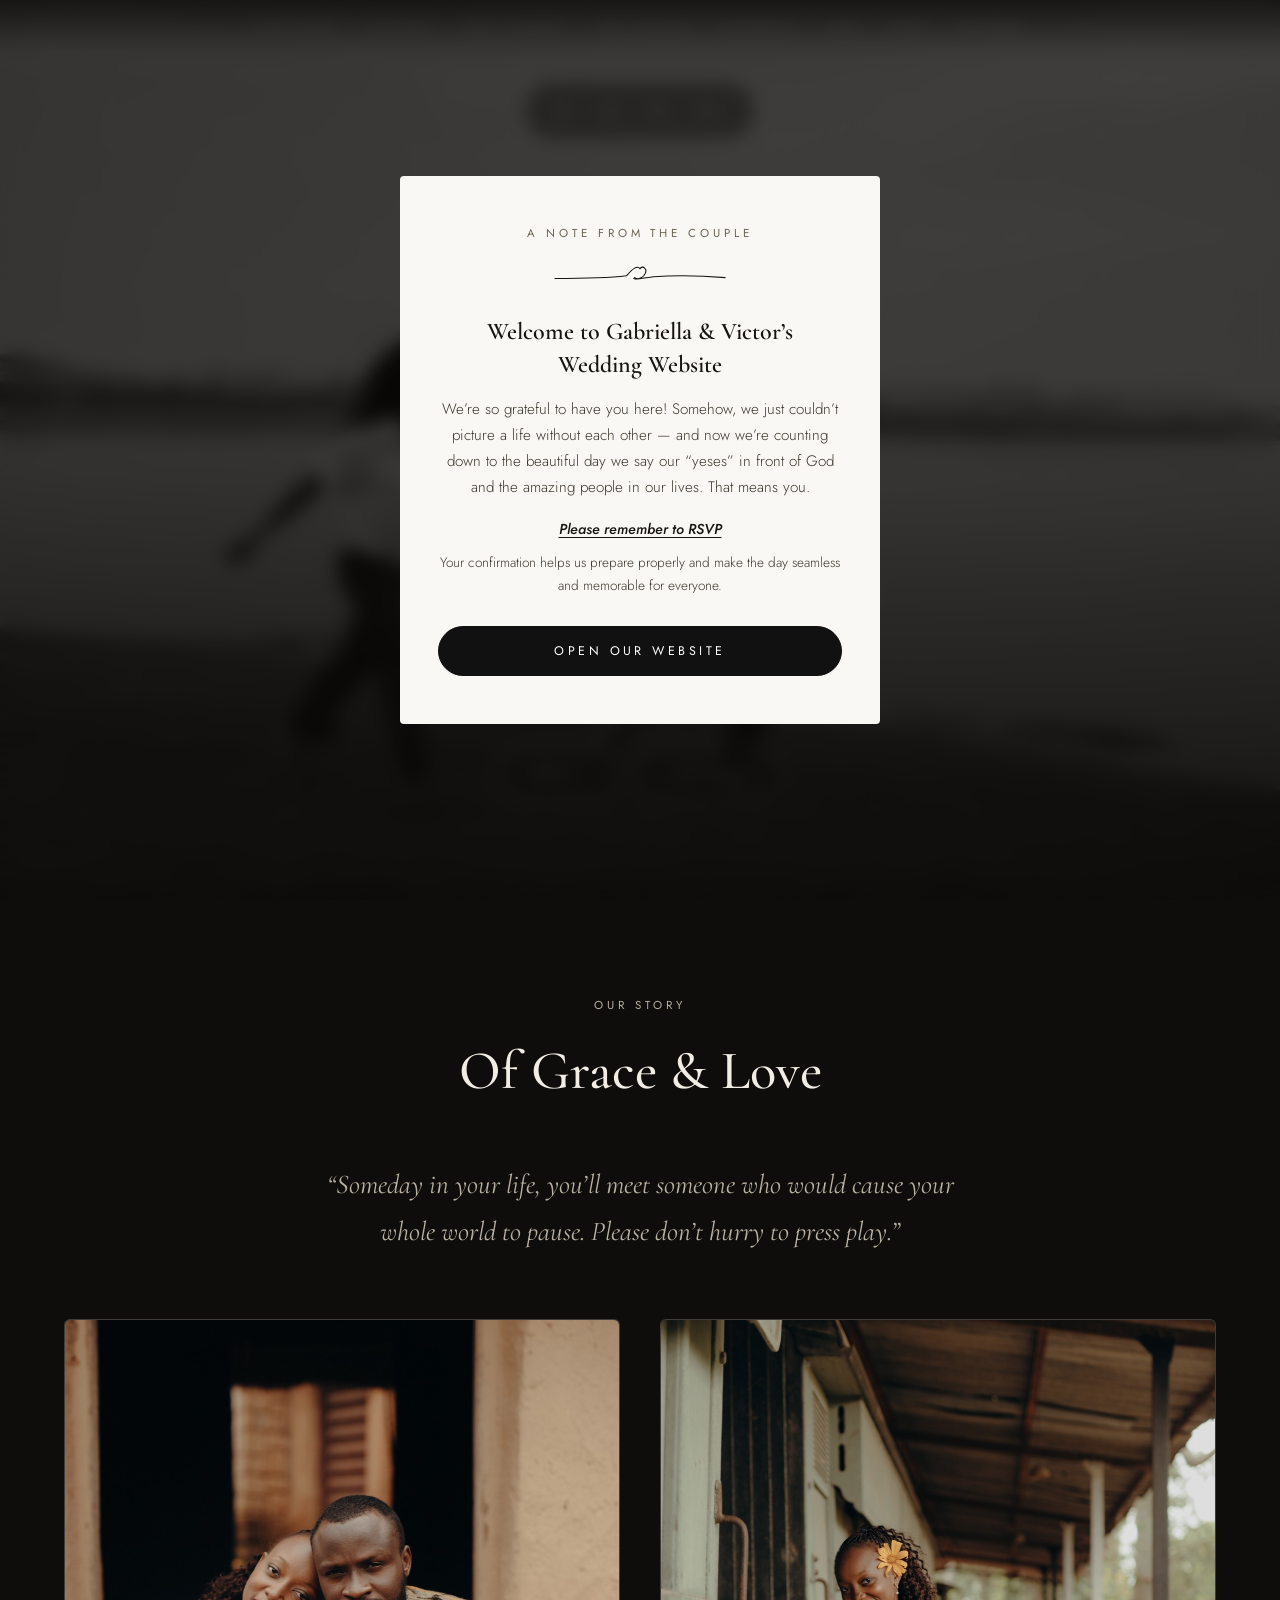
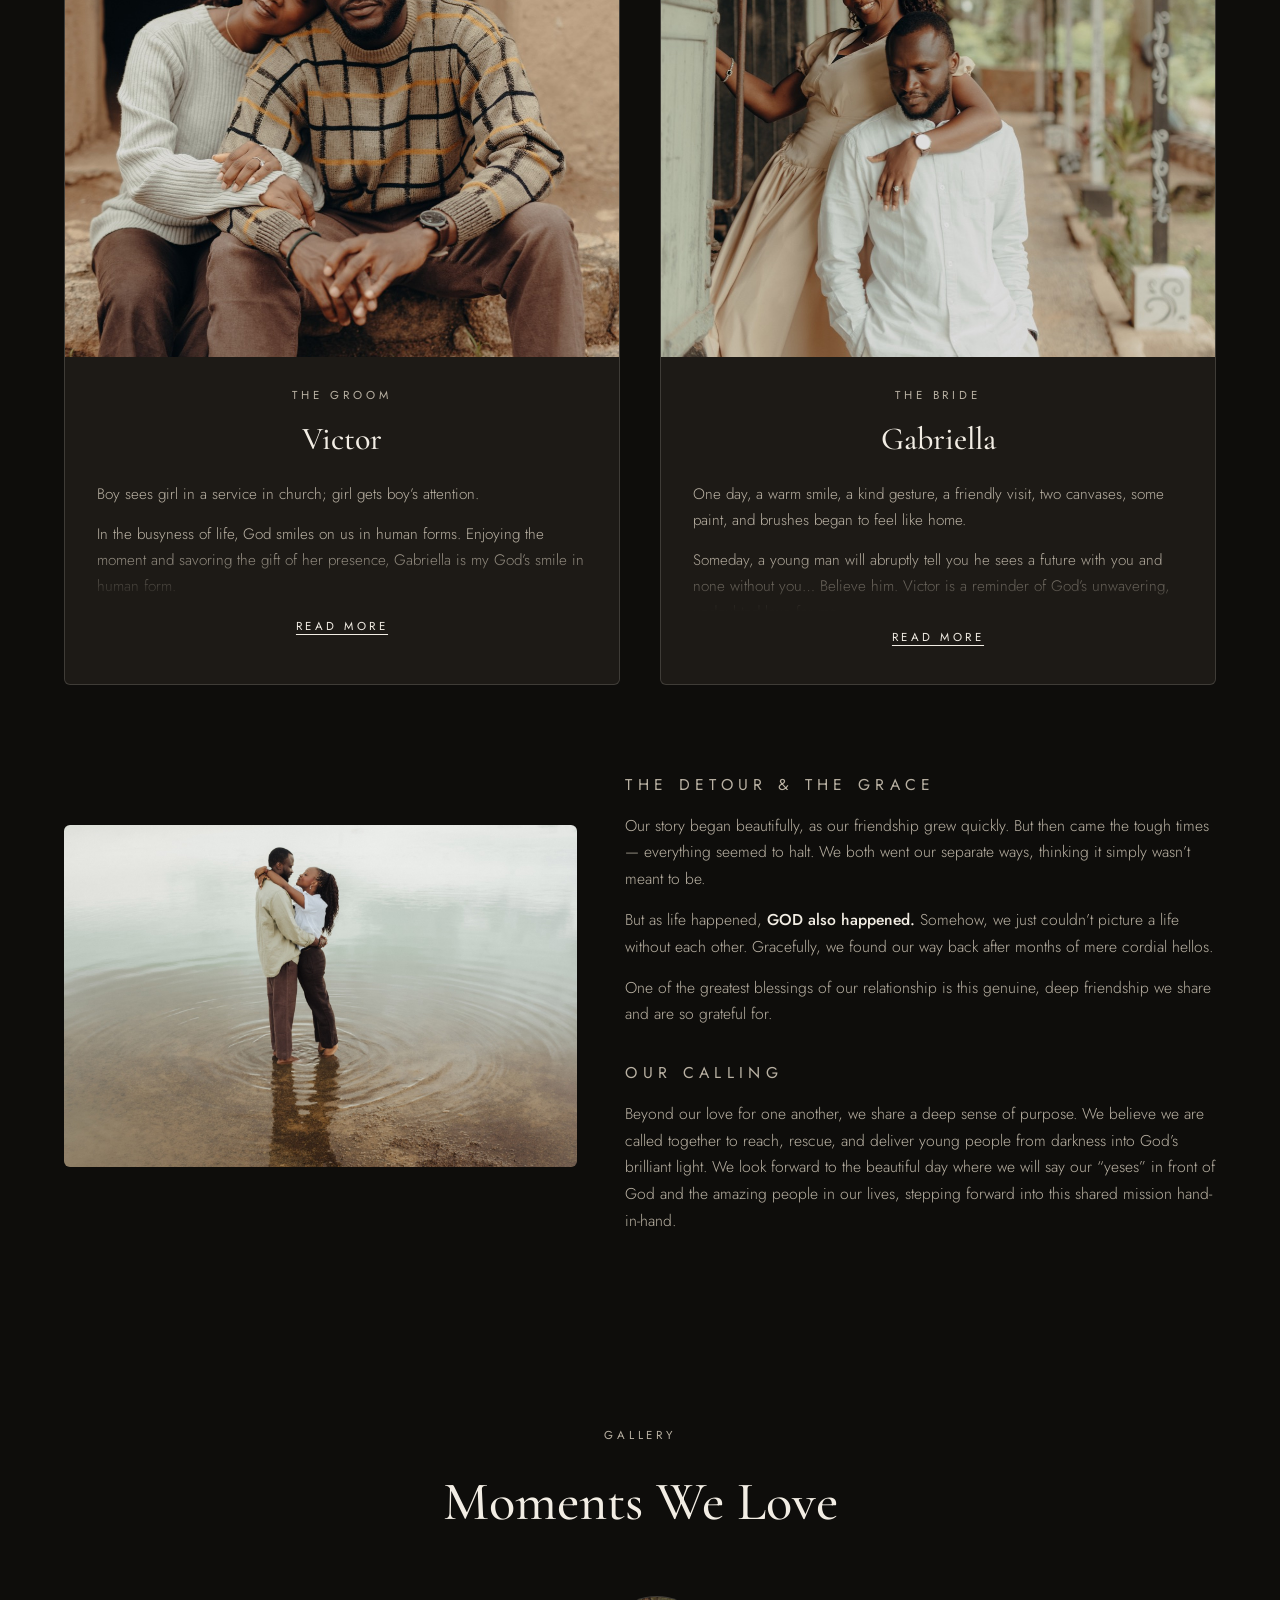
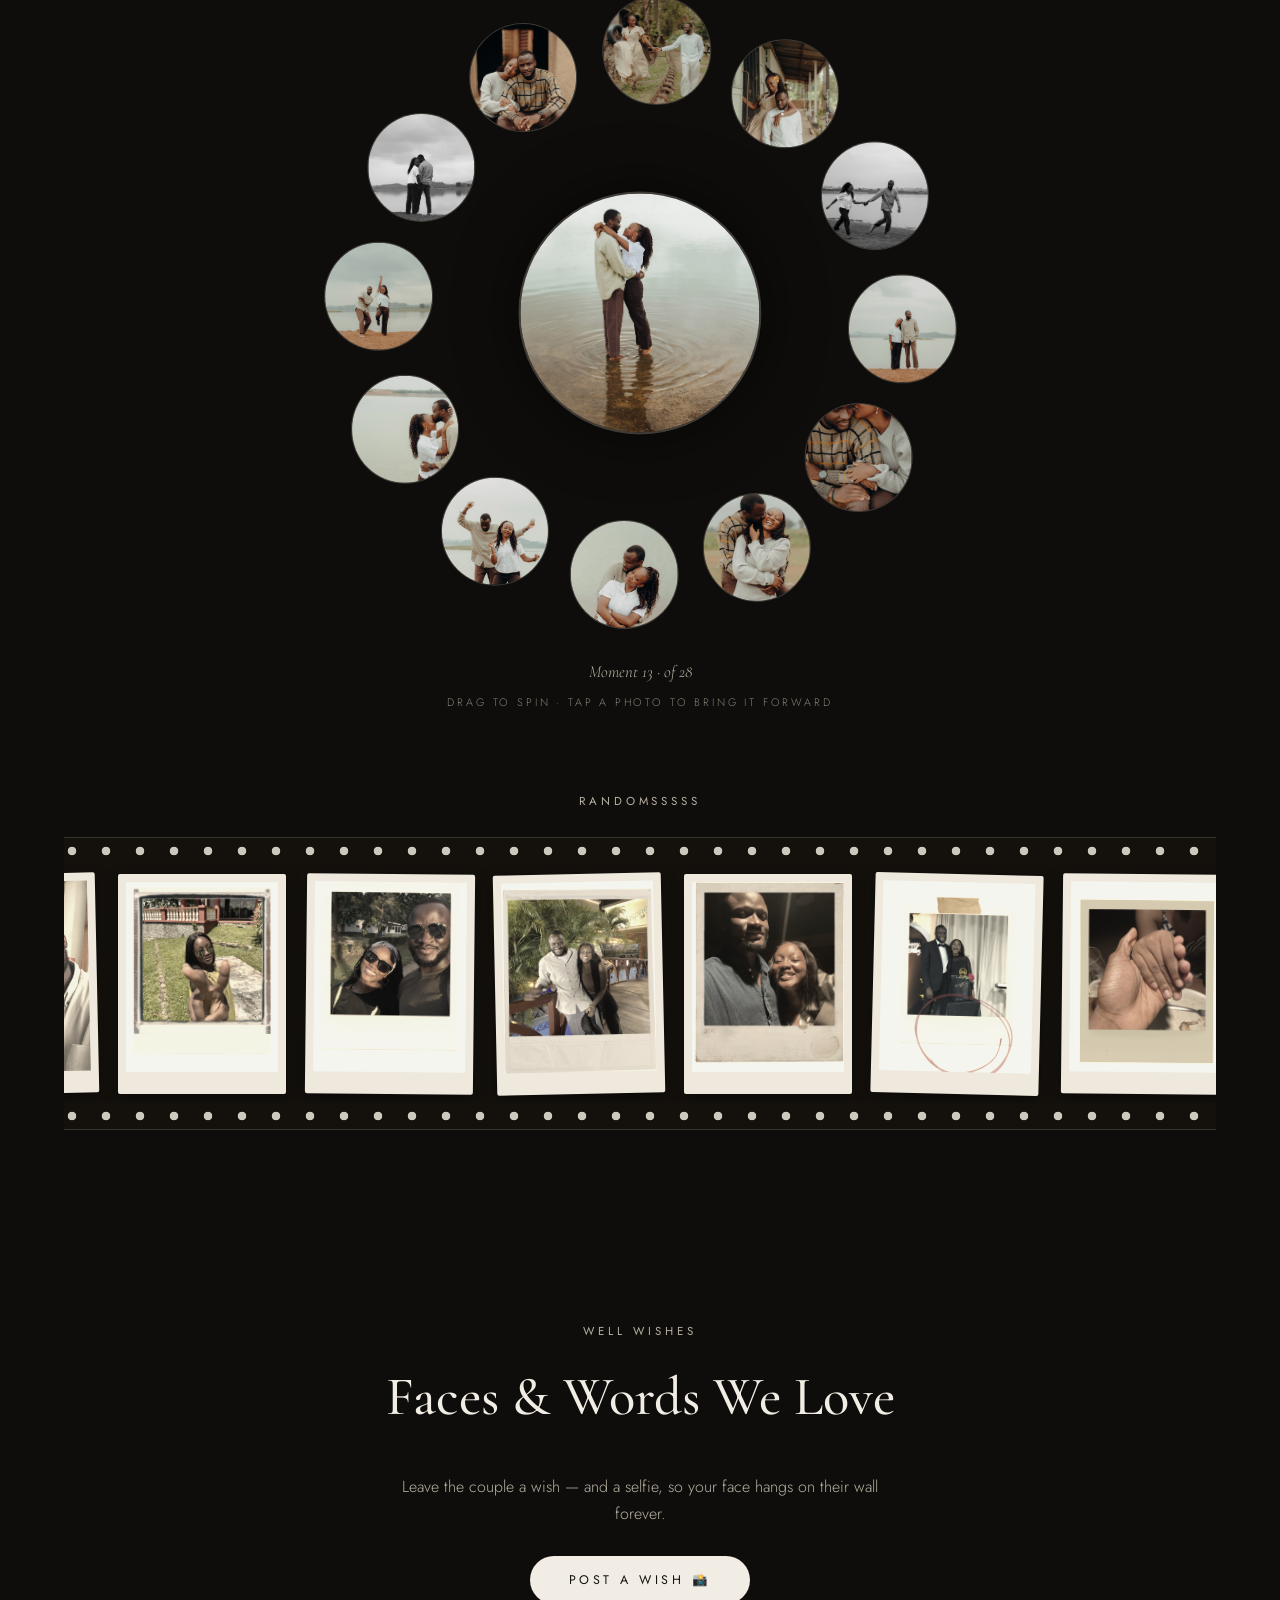
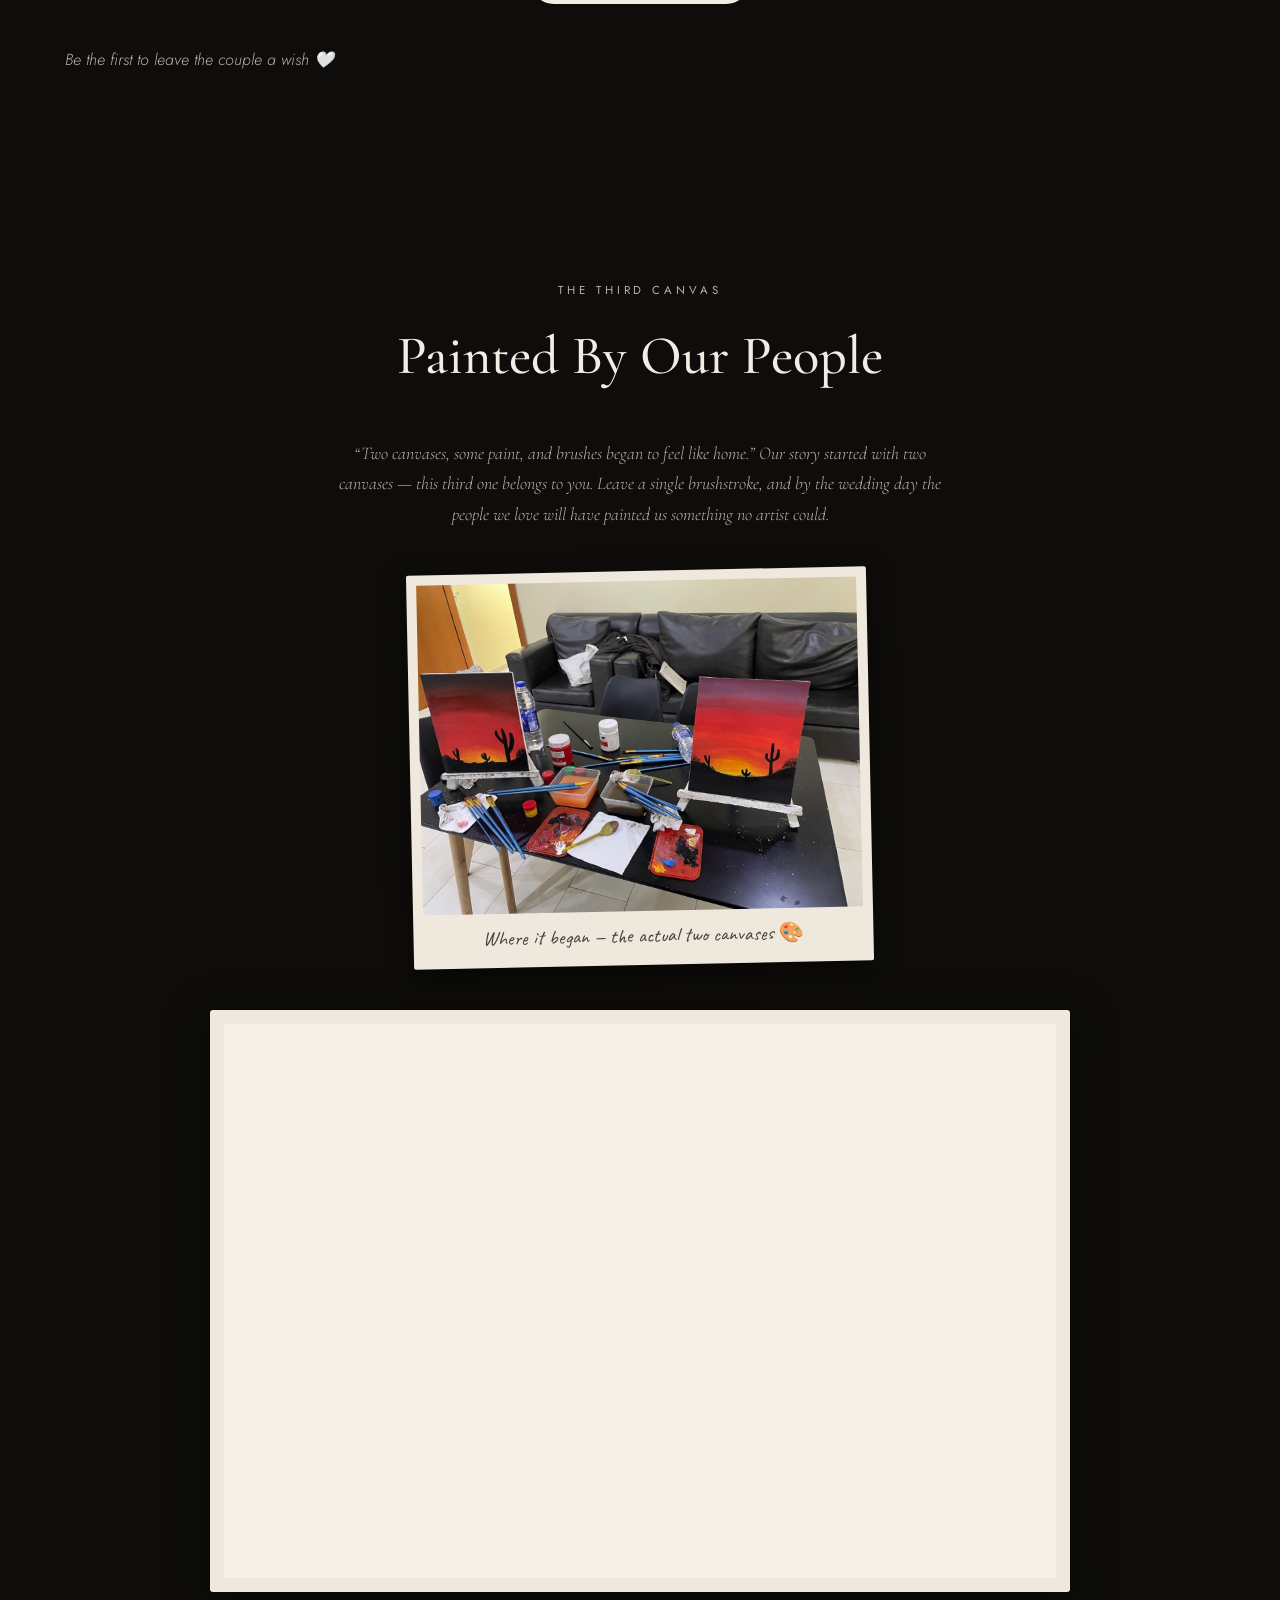
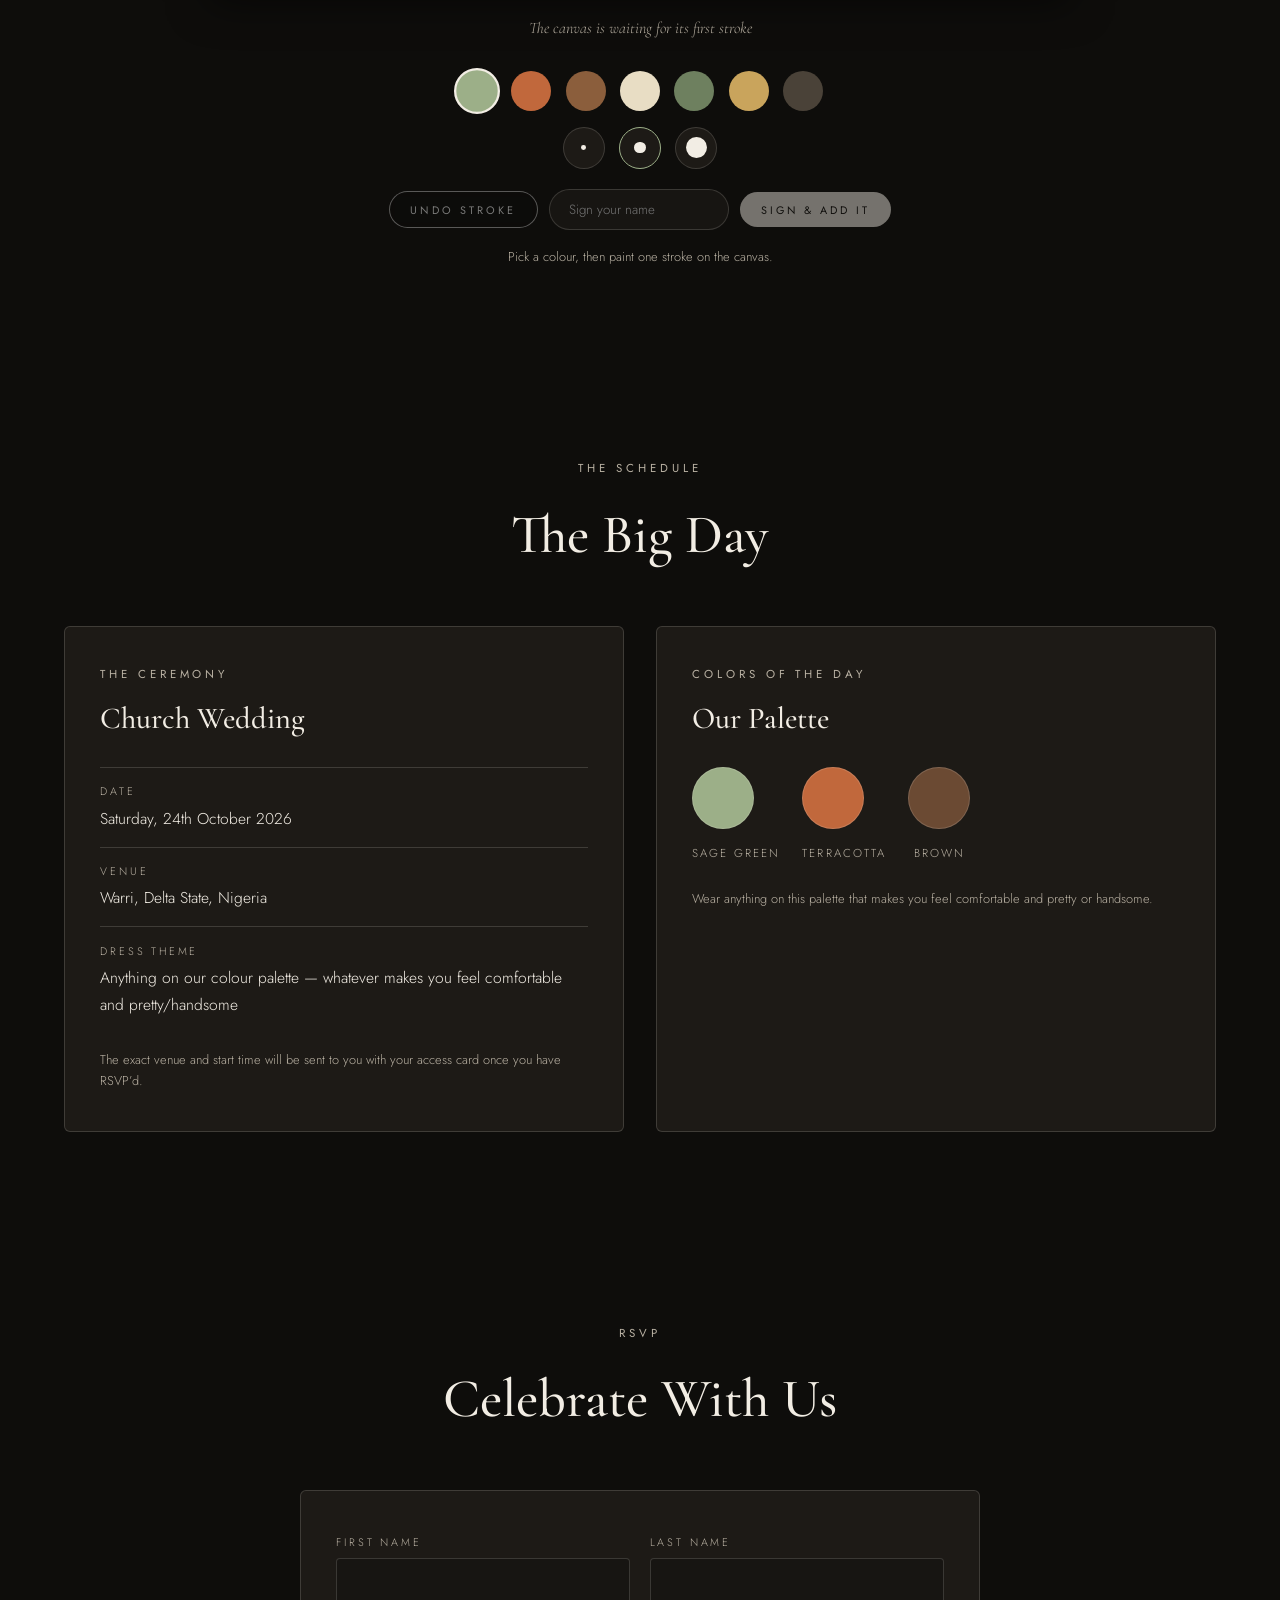
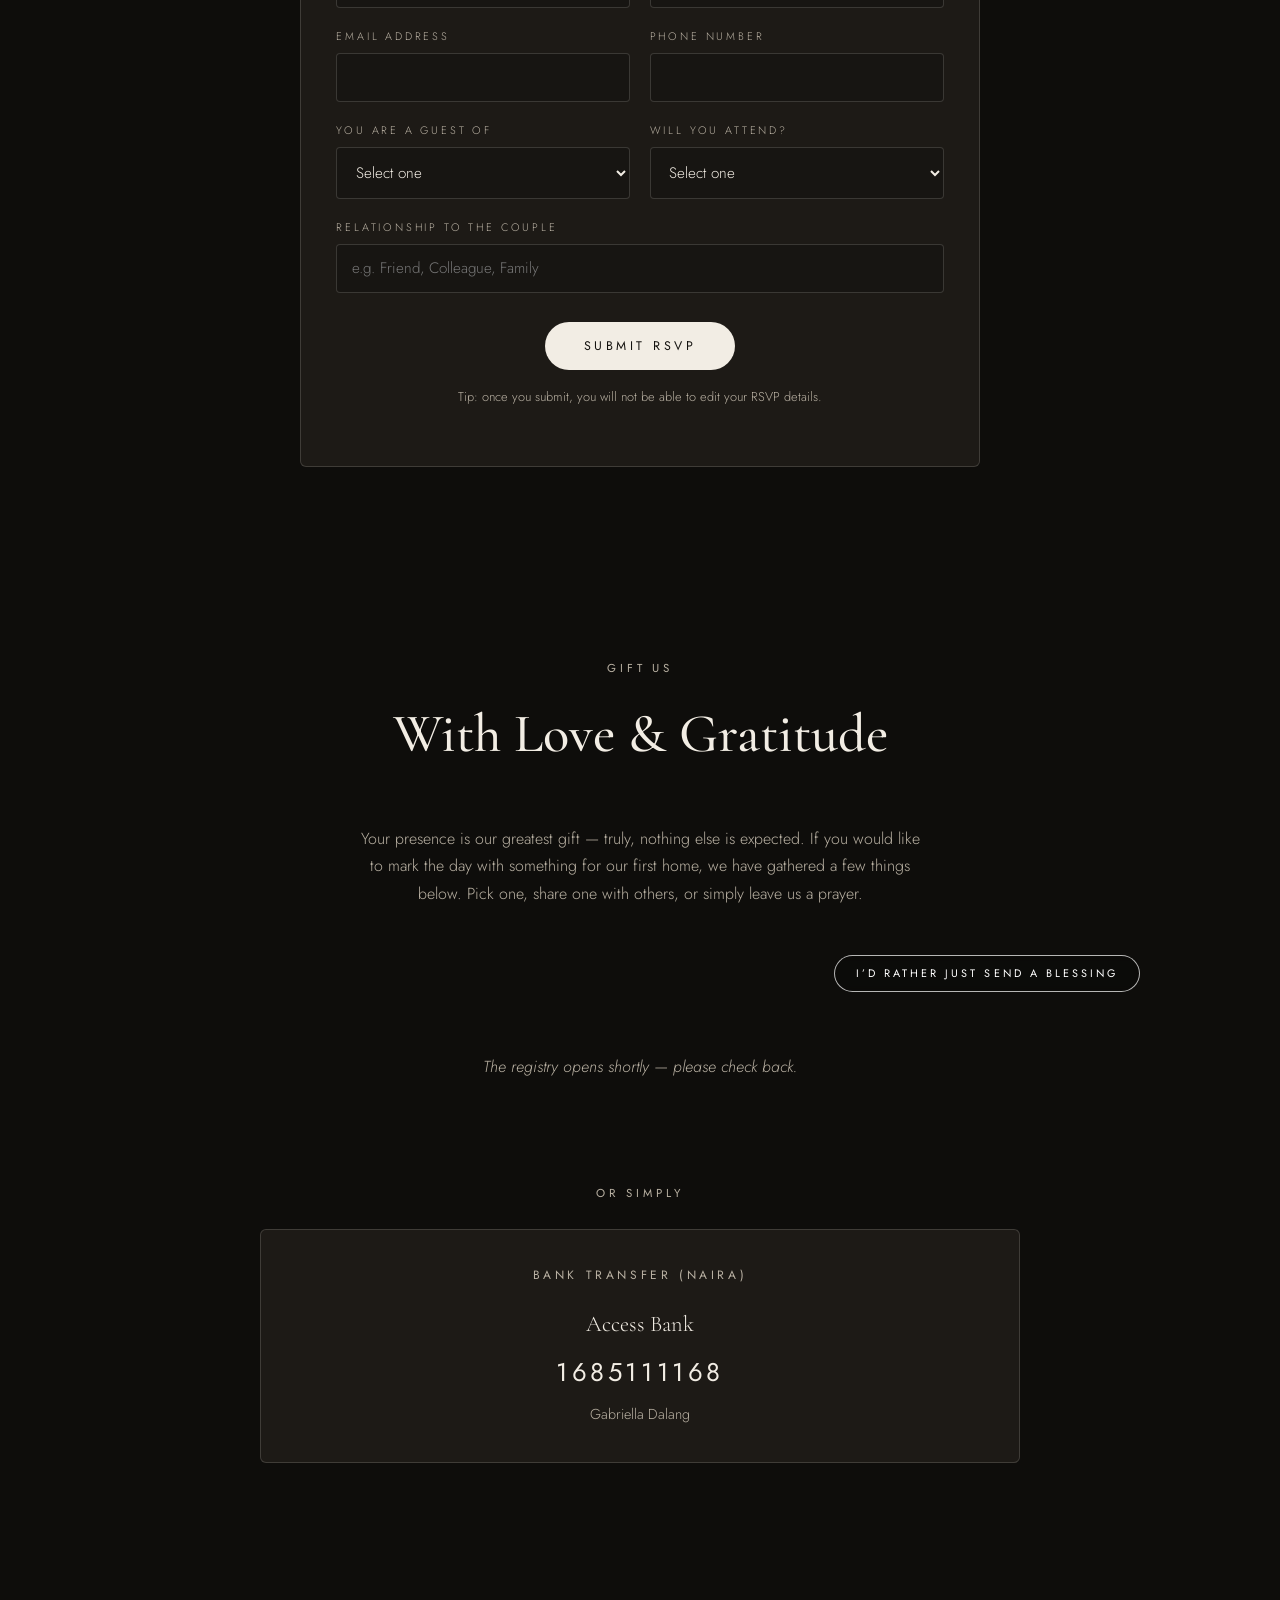
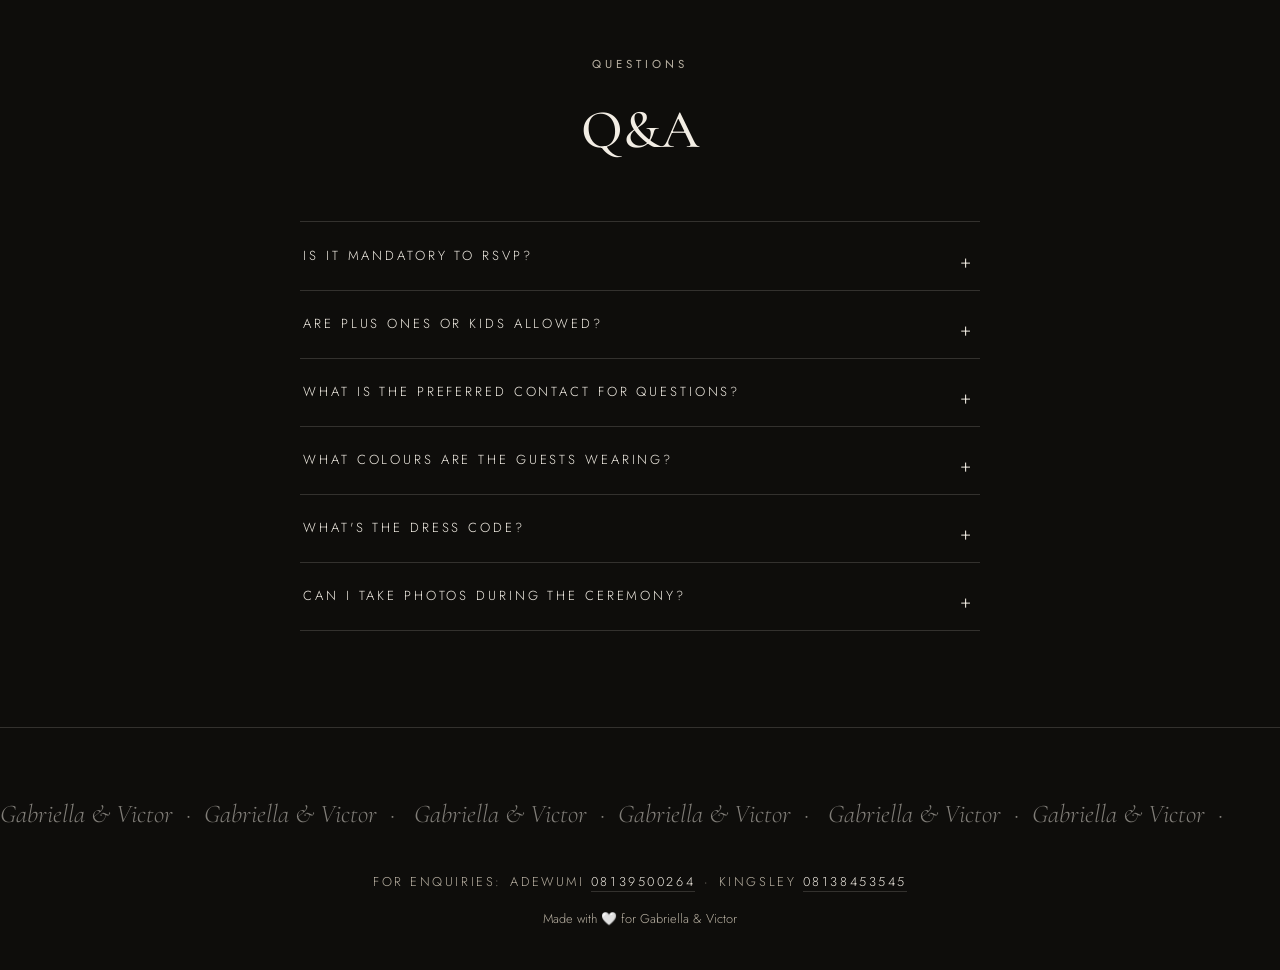
==== index.html @ 57425a15 "Add a Moderation tab so test data can be cleared from the admin The couple will want to try the site" ====
<!DOCTYPE html>
<html lang="en">
<head>
<meta charset="UTF-8">
<meta name="viewport" content="width=device-width, initial-scale=1.0">
<title>Gabriella &amp; Victor — Of Grace &amp; Love</title>
<meta name="description" content="Welcome to Gabriella & Victor's wedding website. Our story, gallery, schedule, RSVP and more. #HisGlory26">
<meta property="og:title" content="Gabriella & Victor — Of Grace & Love">
<meta property="og:description" content="We are getting married! Read our story, RSVP, and celebrate with us.">
<meta property="og:image" content="assets/img/web/hero_VSP_4472.jpg">
<link rel="preconnect" href="https://fonts.googleapis.com">
<link rel="preconnect" href="https://fonts.gstatic.com" crossorigin>
<link href="https://fonts.googleapis.com/css2?family=Cormorant+Garamond:ital,wght@0,400;0,500;0,600;1,400;1,500&family=Jost:wght@300;400;500&family=Caveat:wght@400;600&display=swap" rel="stylesheet">
<!-- bump ?v= on both asset links whenever css/js change, so phones never serve stale copies -->
<link rel="stylesheet" href="css/style.css?v=13">
<link rel="icon" href="data:image/svg+xml,<svg xmlns='http://www.w3.org/2000/svg' viewBox='0 0 100 100'><text y='0.9em' font-size='90'>🤍</text></svg>">
</head>
<body class="no-scroll">

<!-- ═══════════ WELCOME OVERLAY ═══════════ -->
<div class="welcome-overlay" id="welcomeOverlay">
  <div class="welcome-card">
    <p class="eyebrow">A Note From The Couple</p>
    <svg class="heart-flourish" viewBox="0 0 200 40" fill="none" stroke="currentColor" stroke-width="1.2">
      <path d="M5 25 C40 25, 60 25, 85 22 C92 14, 97 10, 100 14 C103 10, 108 14, 106 19 C104 24, 98 27, 94 24 C90 27, 100 25, 115 23 C145 21, 170 22, 195 24"/>
    </svg>
    <h2>Welcome to Gabriella &amp; Victor&rsquo;s<br>Wedding Website</h2>
    <p class="welcome-body">We&rsquo;re so grateful to have you here! Somehow, we just couldn&rsquo;t picture a life without each other &mdash; and now we&rsquo;re counting down to the beautiful day we say our &ldquo;yeses&rdquo; in front of God and the amazing people in our lives. That means you.</p>
    <p class="welcome-remind"><em>Please remember to RSVP</em></p>
    <p class="welcome-body small">Your confirmation helps us prepare properly and make the day seamless and memorable for everyone.</p>
    <button class="btn btn-dark" id="openSiteBtn" type="button">Open Our Website</button>
  </div>
</div>

<!-- ═══════════ NAV ═══════════ -->
<header class="site-nav" id="siteNav">
  <nav>
    <a href="#story">Our Story</a>
    <a href="#gallery">Gallery</a>
    <a href="#wishes">Well Wishes</a>
    <a href="#canvas">The Canvas</a>
    <a href="#schedule">Schedule</a>
    <a href="#faq">Q&amp;A</a>
    <a href="#rsvp">RSVP</a>
    <a href="#gifting">Gifting</a>
  </nav>
  <button class="nav-toggle" id="navToggle" aria-label="Menu"><span></span><span></span><span></span></button>
</header>

<!-- ═══════════ HERO ═══════════ -->
<section class="hero" id="home">
  <div class="hero-bg" style="background-image:url('assets/img/web/hero_VSP_4472.jpg')"></div>
  <div class="hero-shade"></div>
  <div class="countdown" id="countdown" aria-label="Countdown to the wedding">
    <div><span id="cdD">0</span><small>D</small></div>
    <div><span id="cdH">0</span><small>H</small></div>
    <div><span id="cdM">0</span><small>M</small></div>
    <div><span id="cdS">0</span><small>S</small></div>
  </div>
  <div class="hero-content">
    <p class="hero-kicker">We are getting married</p>
    <h1 class="hero-tag" id="heroTag">#HisGlory26</h1>
    <p class="hero-names">Gabriella&ensp;&amp;&ensp;Victor</p>
    <p class="hero-date" id="heroDate"><!-- set by JS from CONFIG --></p>
    <div class="hero-ctas">
      <a class="btn btn-outline" href="#rsvp">RSVP</a>
      <a class="btn btn-outline" href="#gifting">Gifting</a>
    </div>
  </div>
</section>

<!-- ═══════════ OUR STORY ═══════════ -->
<section class="story" id="story">
  <p class="eyebrow center">Our Story</p>
  <h2 class="section-title">Of Grace &amp; Love</h2>
  <blockquote class="story-quote">
    &ldquo;Someday in your life, you&rsquo;ll meet someone who would cause your whole world to pause.
    Please don&rsquo;t hurry to press play.&rdquo;
  </blockquote>

  <div class="story-grid">
    <article class="story-card">
      <div class="story-photo"><img src="assets/img/web/VSP_5018.jpg" alt="Victor and Gabriella" loading="lazy"></div>
      <p class="eyebrow">The Groom</p>
      <h3>Victor</h3>
      <div class="story-text" data-collapsed>
        <p>Boy sees girl in a service in church; girl gets boy&rsquo;s attention.</p>
        <p>In the busyness of life, God smiles on us in human forms. Enjoying the moment and savoring the gift of her presence, Gabriella is my God&rsquo;s smile in human form.</p>
      </div>
      <button class="read-more" type="button">Read More</button>
    </article>

    <article class="story-card">
      <div class="story-photo"><img src="assets/img/web/VSP_5337.jpg" alt="Gabriella and Victor at the old station" loading="lazy"></div>
      <p class="eyebrow">The Bride</p>
      <h3>Gabriella</h3>
      <div class="story-text" data-collapsed>
        <p>One day, a warm smile, a kind gesture, a friendly visit, two canvases, some paint, and brushes began to feel like home.</p>
        <p>Someday, a young man will abruptly tell you he sees a future with you and none without you&hellip; Believe him. Victor is a reminder of God&rsquo;s unwavering, undoubted love for me.</p>
      </div>
      <button class="read-more" type="button">Read More</button>
    </article>
  </div>

  <div class="story-detour">
    <div class="detour-photo"><img src="assets/img/web/VSP_4677.jpg" alt="Gabriella and Victor by the water" loading="lazy"></div>
    <div class="detour-text">
      <p class="eyebrow">The Detour &amp; The Grace</p>
      <p>Our story began beautifully, as our friendship grew quickly. But then came the tough times &mdash; everything seemed to halt. We both went our separate ways, thinking it simply wasn&rsquo;t meant to be.</p>
      <p>But as life happened, <strong>GOD also happened.</strong> Somehow, we just couldn&rsquo;t picture a life without each other. Gracefully, we found our way back after months of mere cordial hellos.</p>
      <p>One of the greatest blessings of our relationship is this genuine, deep friendship we share and are so grateful for.</p>
      <p class="eyebrow" style="margin-top:2rem">Our Calling</p>
      <p>Beyond our love for one another, we share a deep sense of purpose. We believe we are called together to reach, rescue, and deliver young people from darkness into God&rsquo;s brilliant light. We look forward to the beautiful day where we will say our &ldquo;yeses&rdquo; in front of God and the amazing people in our lives, stepping forward into this shared mission hand-in-hand.</p>
    </div>
  </div>
</section>

<!-- ═══════════ GALLERY ═══════════ -->
<section class="gallery" id="gallery">
  <p class="eyebrow center">Gallery</p>
  <h2 class="section-title">Moments We Love</h2>
  <div class="orbit-wrap">
    <div class="orbit-stage" id="orbitStage">
      <button class="orbit-focal" id="orbitFocal" type="button" aria-label="View photo full size">
        <img src="" alt="Gabriella and Victor — featured moment">
      </button>
      <div class="orbit-ring" id="orbitRing"><!-- populated by JS --></div>
    </div>
    <p class="orbit-caption" id="orbitCaption"></p>
    <p class="orbit-hint">Drag to spin · tap a photo to bring it forward</p>
  </div>
  <p class="eyebrow center" style="margin-top:5rem">Randomsssss</p>
  <div class="filmstrip" id="filmstrip">
    <div class="filmstrip-scroller" id="filmstripScroller">
      <div class="filmstrip-track" id="filmstripTrack"><!-- populated by JS --></div>
    </div>
  </div>
</section>

<!-- ═══════════ WELL WISHES — POLAROID WALL ═══════════ -->
<section class="wishes" id="wishes">
  <p class="eyebrow center">Well Wishes</p>
  <h2 class="section-title">Faces &amp; Words We Love</h2>
  <p class="wishes-lead">Leave the couple a wish — and a selfie, so your face hangs on their wall forever.</p>
  <div class="wall-actions">
    <button class="btn btn-light" id="openBoothBtn" type="button">Post a Wish 📸</button>
  </div>
  <div class="wishes-wall" id="wishesWall">
    <p class="wishes-empty">Be the first to leave the couple a wish 🤍</p>
  </div>
  <div class="wall-actions"><button class="btn btn-outline" id="loadMoreWishes" type="button" hidden>Show more wishes</button></div>
</section>

<!-- Booth modal -->
<div class="booth-overlay" id="boothModal" hidden>
  <form class="booth-card" id="wishForm">
    <button class="booth-close" id="boothClose" type="button" aria-label="Close">&times;</button>
    <h3>Your Wish for the Wall</h3>
    <div class="field"><label for="wishName">Your Name</label><input id="wishName" name="name" type="text" required maxlength="60"></div>
    <div class="field"><label for="wishMsg">Your Wish</label><textarea id="wishMsg" name="message" rows="3" required maxlength="400"></textarea></div>

    <div class="booth-stage" id="boothStage">
      <p class="booth-idle" id="boothIdle">Add a selfie to your polaroid — optional, but iconic.</p>
      <video id="boothVideo" autoplay playsinline muted hidden></video>
      <img id="boothPreview" alt="Your selfie preview" hidden>
      <div class="booth-count" id="boothCount" hidden></div>
      <div class="booth-flash" id="boothFlash"></div>
    </div>
    <div class="booth-controls">
      <button class="btn btn-outline sm" id="boothStart" type="button">Open Camera 📸</button>
      <button class="btn btn-light sm" id="boothSnap" type="button" hidden>Snap · 3 2 1</button>
      <button class="btn btn-outline sm" id="boothRetake" type="button" hidden>Retake</button>
      <label class="btn btn-outline sm booth-upload" id="boothUploadLabel" hidden>Upload a photo<input type="file" id="boothFile" accept="image/*" capture="user" hidden></label>
    </div>

    <button class="btn btn-light" type="submit">Post to the Wall</button>
    <p class="form-note" data-form-note></p>
  </form>
</div>

<!-- ═══════════ THE THIRD CANVAS ═══════════ -->
<section class="tcanvas" id="canvas">
  <p class="eyebrow center">The Third Canvas</p>
  <h2 class="section-title">Painted By Our People</h2>
  <p class="tc-lead">&ldquo;Two canvases, some paint, and brushes began to feel like home.&rdquo; Our story started with two canvases &mdash; this third one belongs to you. Leave a single brushstroke, and by the wedding day the people we love will have painted us something no artist could.</p>
  <figure class="tc-origin">
    <img src="assets/img/web/rnd_22.jpg" alt="The original two canvases — two desert sunset paintings on easels, surrounded by brushes and paint" loading="lazy">
    <figcaption>Where it began — the actual two canvases 🎨</figcaption>
  </figure>
  <div class="tc-frame">
    <canvas id="thirdCanvas"></canvas>
    <div class="tc-tooltip" id="tcTooltip" hidden></div>
  </div>
  <p class="tc-caption" id="tcCaption">Loading the painting…</p>
  <div class="tc-tools" id="tcTools">
    <div class="tc-palette" id="tcPalette"></div>
    <div class="tc-sizes" id="tcSizes"></div>
    <div class="tc-actions">
      <button class="btn btn-outline sm" id="tcUndo" type="button" disabled>Undo stroke</button>
      <input id="tcName" type="text" maxlength="40" placeholder="Sign your name">
      <button class="btn btn-light sm" id="tcSign" type="button" disabled>Sign &amp; add it</button>
    </div>
    <p class="form-note" id="tcNote">Pick a colour, then paint one stroke on the canvas.</p>
  </div>
  <p class="tc-done" id="tcDone" hidden>You&rsquo;re part of the painting 🤍</p>
</section>

<!-- ═══════════ SCHEDULE ═══════════ -->
<section class="schedule" id="schedule">
  <p class="eyebrow center">The Schedule</p>
  <h2 class="section-title">The Big Day</h2>
  <div class="schedule-grid">

    <article class="event-card">
      <p class="eyebrow">The Ceremony</p>
      <h3>Church Wedding</h3>
      <dl>
        <div><dt>Date</dt><dd id="churchDate">Saturday, 24th October 2026</dd></div>
        <div><dt>Venue</dt><dd id="churchVenue">Warri, Delta State, Nigeria</dd></div>
        <div><dt>Dress Theme</dt><dd id="churchDress">Anything on our colour palette</dd></div>
      </dl>
      <p class="form-note">The exact venue and start time will be sent to you with your access card once you have RSVP&rsquo;d.</p>
    </article>

    <article class="event-card colors-card">
      <p class="eyebrow">Colors of the Day</p>
      <h3>Our Palette</h3>
      <div class="swatches" id="colorSwatches"><!-- populated by JS --></div>
      <p class="form-note">Wear anything on this palette that makes you feel comfortable and pretty or handsome.</p>
    </article>

  </div>
</section>

<!-- ═══════════ RSVP ═══════════ -->
<section class="rsvp" id="rsvp">
  <p class="eyebrow center">RSVP</p>
  <h2 class="section-title">Celebrate With Us</h2>
  <form class="card-form wide" id="rsvpForm">
    <div class="field-row">
      <div class="field"><label for="rFirst">First Name</label><input id="rFirst" name="firstName" type="text" required maxlength="40"></div>
      <div class="field"><label for="rLast">Last Name</label><input id="rLast" name="lastName" type="text" required maxlength="40"></div>
    </div>
    <div class="field-row">
      <div class="field"><label for="rEmail">Email Address</label><input id="rEmail" name="email" type="email" required maxlength="80"></div>
      <div class="field"><label for="rPhone">Phone Number</label><input id="rPhone" name="phone" type="tel" required maxlength="20"></div>
    </div>
    <div class="field-row">
      <div class="field">
        <label for="rSide">You are a guest of</label>
        <select id="rSide" name="side" required>
          <option value="" disabled selected>Select one</option>
          <option>The Bride</option>
          <option>The Groom</option>
          <option>Both</option>
        </select>
      </div>
      <div class="field">
        <label for="rAttend">Will you attend?</label>
        <select id="rAttend" name="attending" required>
          <option value="" disabled selected>Select one</option>
          <option>Joyfully accept</option>
          <option>Regretfully decline</option>
        </select>
      </div>
    </div>
    <div class="field"><label for="rRel">Relationship to the couple</label><input id="rRel" name="relationship" type="text" maxlength="80" placeholder="e.g. Friend, Colleague, Family"></div>
    <button class="btn btn-light" type="submit">Submit RSVP</button>
    <p class="form-note">Tip: once you submit, you will not be able to edit your RSVP details.</p>
    <p class="form-note" data-form-note></p>
  </form>
</section>

<!-- ═══════════ GIFTING ═══════════ -->
<section class="gifting" id="gifting">
  <p class="eyebrow center">Gift Us</p>
  <h2 class="section-title">With Love &amp; Gratitude</h2>
  <p class="gifting-lead">Your presence is our greatest gift &mdash; truly, nothing else is expected. If you would like to mark the day with something for our first home, we have gathered a few things below. Pick one, share one with others, or simply leave us a prayer.</p>

  <div class="registry-head">
    <div class="registry-filters" id="registryFilters"><!-- populated by JS --></div>
    <button class="btn btn-outline sm" type="button" id="blessingOnlyBtn">I&rsquo;d rather just send a blessing</button>
  </div>

  <div class="registry-grid" id="registryGrid"><!-- populated by JS --></div>
  <p class="registry-note" id="registryNote" data-form-note></p>

  <div class="gifting-cash">
    <p class="eyebrow center">Or simply</p>
    <div class="gifting-grid" id="giftingGrid"><!-- populated by JS --></div>
  </div>
</section>

<!-- ═══════════ GIFT SELECTION BAR ═══════════ -->
<div class="gift-bar" id="giftBar" hidden>
  <span class="gift-bar-count" id="giftBarCount">0 gifts selected</span>
  <span class="gift-bar-total" id="giftBarTotal"></span>
  <button class="btn btn-light sm" type="button" id="giftBarGo">Continue</button>
  <button class="gift-bar-clear" type="button" id="giftBarClear" aria-label="Clear selection">&times;</button>
</div>

<!-- ═══════════ GIFT CLAIM MODAL ═══════════ -->
<div class="booth-overlay gift-overlay" id="giftModal" hidden>
  <div class="booth-card gift-panel">
    <button class="booth-close" type="button" id="giftClose" aria-label="Close">&times;</button>

    <!-- Step 1: the form -->
    <form class="gift-form" id="giftForm">
      <p class="eyebrow">A gift from you</p>
      <h3 class="gift-panel-title">Leave them a blessing</h3>
      <p class="gift-panel-lead">This is the part they will keep. The gift is just the wrapping.</p>

      <label class="field">
        <span>Your prayer or wish for us</span>
        <textarea name="message" rows="3" maxlength="400" placeholder="May your home always be full&hellip;"></textarea>
      </label>
      <label class="gift-check">
        <input type="checkbox" name="wall" value="yes" checked>
        <span>Show my blessing on the Wish Wall</span>
      </label>

      <div class="field-row">
        <label class="field"><span>Your name</span><input type="text" name="name" required autocomplete="name"></label>
        <label class="field"><span>Email</span><input type="email" name="email" required autocomplete="email"></label>
      </div>
      <label class="field"><span>Phone <em>(optional)</em></span><input type="tel" name="phone" autocomplete="tel"></label>
      <label class="gift-check">
        <input type="checkbox" name="showName" value="yes" checked>
        <span>Show my name on the registry</span>
      </label>

      <div class="gift-chosen">
        <p class="gift-chosen-label">You are gifting</p>
        <ul class="gift-chosen-list" id="giftChosenList"></ul>
      </div>

      <!-- honeypot: real guests never see or fill this -->
      <div class="hp" aria-hidden="true"><label>Leave this empty<input type="text" name="hp" tabindex="-1" autocomplete="off"></label></div>

      <button class="btn btn-light" type="submit" id="giftSubmit">Set these aside for us</button>
      <p class="form-note" data-form-note id="giftNote"></p>
      <p class="gift-fineprint">No payment happens here. We only note who is bringing what, so nothing arrives twice.</p>
    </form>

    <!-- Step 2: what to do next -->
    <div class="gift-done" id="giftDone" hidden>
      <p class="eyebrow">Set aside for you</p>
      <h3 class="gift-panel-title" id="giftDoneTitle">Thank you &mdash; truly 💛</h3>
      <div id="giftDoneBody"></div>
      <button class="btn btn-outline sm" type="button" id="giftDoneClose">Close</button>
    </div>
  </div>
</div>

<!-- ═══════════ Q&A ═══════════ -->
<section class="faq" id="faq">
  <p class="eyebrow center">Questions</p>
  <h2 class="section-title">Q&amp;A</h2>
  <div class="faq-list">
    <details><summary>Is it mandatory to RSVP?</summary><p>Yes, please! Access on the day will be managed with the guest list, and your RSVP helps us plan seating and catering properly.</p></details>
    <details><summary>Are plus ones or kids allowed?</summary><p>We love your little ones, but we kindly ask that only guests named on the invitation attend. Reach out to us if you'd like to ask about a plus one.</p></details>
    <details><summary>What is the preferred contact for questions?</summary><p>Please call or message Adewumi on <a href="tel:+2348139500264">08139500264</a> or Kingsley on <a href="tel:+2348138453545">08138453545</a> &mdash; they are handling enquiries for the day. You can also message the couple directly.</p></details>
    <details><summary>What colours are the guests wearing?</summary><p>The colours of the day will be confirmed along with the venue details — check the Schedule section closer to the day.</p></details>
    <details><summary>What's the dress code?</summary><p>Formal and fabulous. Details will be announced with the dress theme.</p></details>
    <details><summary>Can I take photos during the ceremony?</summary><p>We kindly ask for an unplugged ceremony — our photographers will capture everything. Feel free to snap away at the reception, and tag <span class="tag-inline">#HisGlory26</span>!</p></details>
  </div>
</section>

<!-- ═══════════ FOOTER ═══════════ -->
<footer class="footer">
  <div class="marquee" aria-hidden="true">
    <div class="marquee-track">
      <span>Gabriella &amp; Victor&ensp;·&ensp;</span><span>Gabriella &amp; Victor&ensp;·&ensp;</span>
      <span>Gabriella &amp; Victor&ensp;·&ensp;</span><span>Gabriella &amp; Victor&ensp;·&ensp;</span>
      <span>Gabriella &amp; Victor&ensp;·&ensp;</span><span>Gabriella &amp; Victor&ensp;·&ensp;</span>
    </div>
  </div>
  <p class="footer-contact">For enquiries:&ensp;<span id="footerContacts"></span></p>
  <p class="footer-credit">Made with 🤍 for Gabriella &amp; Victor</p>
</footer>

<!-- ═══════════ LIGHTBOX ═══════════ -->
<div class="lightbox" id="lightbox" hidden>
  <button class="lightbox-close" id="lightboxClose" aria-label="Close">&times;</button>
  <button class="lightbox-prev" id="lightboxPrev" aria-label="Previous">&#8249;</button>
  <img id="lightboxImg" src="" alt="Gallery photo">
  <button class="lightbox-next" id="lightboxNext" aria-label="Next">&#8250;</button>
</div>

<script src="js/config.js?v=13"></script>
<script src="js/canvas-export.js?v=13"></script>
<script src="js/main.js?v=13"></script>
</body>
</html>
---- css/style.css ----
/* ═══════════ Gabriella & Victor — Of Grace & Love ═══════════ */

:root {
  --bg: #0e0d0b;
  --bg-soft: #171512;
  --card: #1d1a16;
  --ink: #f2ede4;
  --ink-dim: #b9b1a3;
  --line: rgba(242, 237, 228, 0.16);
  --sage: #9caf88;
  --terracotta: #c1683c;
  --serif: "Cormorant Garamond", Georgia, serif;
  --sans: "Jost", "Helvetica Neue", sans-serif;
}

* { margin: 0; padding: 0; box-sizing: border-box; }
[hidden] { display: none !important; }
html { scroll-behavior: smooth; }
body {
  background: var(--bg);
  color: var(--ink);
  font-family: var(--sans);
  font-weight: 300;
  line-height: 1.7;
  -webkit-font-smoothing: antialiased;
}
body.no-scroll { overflow: hidden; }
img { max-width: 100%; display: block; }
a { color: inherit; }

.eyebrow {
  font-family: var(--sans);
  font-size: 0.72rem;
  letter-spacing: 0.34em;
  text-transform: uppercase;
  color: var(--ink-dim);
  font-weight: 400;
}
.eyebrow.center { text-align: center; }

.section-title {
  font-family: var(--serif);
  font-weight: 500;
  font-size: clamp(2.2rem, 5vw, 3.4rem);
  text-align: center;
  margin: 0.6rem 0 2.8rem;
}

section { padding: 6rem 1.5rem; max-width: 1200px; margin: 0 auto; }

/* ── Buttons ── */
.btn {
  display: inline-block;
  font-family: var(--sans);
  font-size: 0.78rem;
  letter-spacing: 0.28em;
  text-transform: uppercase;
  text-decoration: none;
  padding: 0.95rem 2.4rem;
  border-radius: 999px;
  cursor: pointer;
  transition: all 0.25s ease;
  border: 1px solid transparent;
}
.btn-dark { background: #111; color: #fff; border-color: #111; }
.btn-dark:hover { background: #2b2b2b; }
.btn-outline { border-color: rgba(255,255,255,0.7); color: #fff; background: rgba(0,0,0,0.15); backdrop-filter: blur(3px); }
.btn-outline:hover { background: #fff; color: #111; }
.btn-light { background: var(--ink); color: #14120f; border: none; }
.btn-light:hover { background: #fff; }

/* ── Welcome overlay ── */
.welcome-overlay {
  position: fixed; inset: 0; z-index: 100;
  display: flex; align-items: center; justify-content: center;
  background: rgba(10, 9, 8, 0.7);
  backdrop-filter: blur(9px);
  padding: 1.2rem;
  transition: opacity 0.6s ease;
}
.welcome-overlay.closing { opacity: 0; pointer-events: none; }
.welcome-card {
  background: #faf8f4; color: #17150f;
  max-width: 480px; width: 100%;
  max-height: 92vh; overflow-y: auto;
  padding: 3rem 2.4rem;
  text-align: center;
  border-radius: 4px;
}
.welcome-card .eyebrow { color: #6c6455; }
.welcome-card h2 { font-family: var(--serif); font-size: 1.5rem; font-weight: 600; margin: 1rem 0; line-height: 1.35; }
.heart-flourish { width: 180px; margin: 0.8rem auto 0; color: #17150f; }
.welcome-body { font-size: 0.95rem; color: #3c372e; margin-bottom: 1rem; }
.welcome-body.small { font-size: 0.85rem; }
.welcome-remind { font-family: var(--sans); font-weight: 500; text-decoration: underline; text-underline-offset: 3px; margin-bottom: 0.6rem; font-size: 0.9rem; }
.welcome-card .btn { width: 100%; margin-top: 0.8rem; }

/* ── Nav ── */
.site-nav {
  position: fixed; top: 0; left: 0; right: 0; z-index: 50;
  display: flex; justify-content: center; align-items: center;
  padding: 1.1rem 1.5rem;
  background: linear-gradient(rgba(10,9,8,0.75), transparent);
  transition: background 0.3s ease;
}
.site-nav.scrolled { background: rgba(10, 9, 8, 0.92); backdrop-filter: blur(8px); }
.site-nav nav { display: flex; gap: 1.9rem; flex-wrap: wrap; justify-content: center; }
.site-nav a {
  font-size: 0.7rem; letter-spacing: 0.26em; text-transform: uppercase;
  text-decoration: none; color: #fff; opacity: 0.85; font-weight: 400;
}
.site-nav a:hover { opacity: 1; }
.nav-toggle { display: none; }

/* ── Hero ── */
.hero {
  position: relative; max-width: none; padding: 0;
  min-height: 100svh;
  display: flex; align-items: flex-end; justify-content: center;
}
.hero-bg { position: absolute; inset: 0; background-size: cover; background-position: center 30%; }
.hero-shade {
  position: absolute; inset: 0;
  background: linear-gradient(rgba(14,13,11,0.25) 0%, rgba(14,13,11,0.1) 45%, rgba(14,13,11,0.82) 100%);
}
.countdown {
  position: absolute; top: 5.2rem; left: 50%; transform: translateX(-50%);
  display: flex; gap: 1.4rem;
  background: rgba(14,13,11,0.45); backdrop-filter: blur(6px);
  padding: 0.7rem 1.8rem; border-radius: 999px;
  border: 1px solid rgba(255,255,255,0.14);
}
.countdown div { display: flex; align-items: baseline; gap: 0.25rem; }
.countdown span { font-family: var(--sans); font-weight: 400; font-size: 1.15rem; letter-spacing: 0.06em; }
.countdown small { font-size: 0.68rem; letter-spacing: 0.2em; color: var(--ink-dim); }
.hero-content { position: relative; text-align: center; padding: 0 1.5rem 11vh; }
.hero-kicker { font-size: 0.8rem; letter-spacing: 0.4em; text-transform: uppercase; margin-bottom: 1rem; }
.hero-tag {
  font-family: var(--serif); font-weight: 400;
  font-size: clamp(2.6rem, 8.5vw, 5.6rem);
  line-height: 1.05; letter-spacing: 0.02em;
}
.hero-names { font-family: var(--serif); font-style: italic; font-size: clamp(1.1rem, 2.6vw, 1.5rem); margin-top: 0.8rem; color: rgba(255,255,255,0.92); }
.hero-date { font-size: 0.78rem; letter-spacing: 0.3em; text-transform: uppercase; margin-top: 0.7rem; color: rgba(255,255,255,0.8); }
.hero-ctas { display: flex; gap: 1rem; justify-content: center; margin-top: 2.2rem; flex-wrap: wrap; }

/* ── Story ── */
.story-quote {
  font-family: var(--serif); font-style: italic; font-weight: 400;
  font-size: clamp(1.25rem, 2.8vw, 1.7rem);
  max-width: 640px; margin: 0 auto 4rem; text-align: center; color: var(--ink-dim);
}
.story-grid { display: grid; grid-template-columns: repeat(auto-fit, minmax(290px, 1fr)); gap: 2.5rem; }
.story-card { background: var(--card); border: 1px solid var(--line); border-radius: 6px; overflow: hidden; padding-bottom: 2.2rem; text-align: center; }
.story-photo { aspect-ratio: 4 / 4.6; overflow: hidden; margin-bottom: 1.8rem; }
.story-photo img { width: 100%; height: 100%; object-fit: cover; transition: transform 0.6s ease; }
.story-card:hover .story-photo img { transform: scale(1.04); }
.story-card h3 { font-family: var(--serif); font-size: 2rem; font-weight: 500; margin: 0.4rem 0 1rem; }
.story-text { padding: 0 2rem; text-align: left; color: var(--ink-dim); font-size: 0.95rem; }
.story-text p + p { margin-top: 0.9rem; }
.story-text[data-collapsed] { max-height: 8.5em; overflow: hidden; position: relative; }
.story-text[data-collapsed]::after {
  content: ""; position: absolute; left: 0; right: 0; bottom: 0; height: 3.5em;
  background: linear-gradient(transparent, var(--card));
}
.read-more {
  margin-top: 1.1rem; background: none; border: none; color: var(--ink);
  font-family: var(--sans); font-size: 0.72rem; letter-spacing: 0.3em; text-transform: uppercase;
  cursor: pointer; text-decoration: underline; text-underline-offset: 4px;
}
.story-detour { display: grid; grid-template-columns: 1fr 1.15fr; gap: 3rem; margin-top: 4.5rem; align-items: center; }
.detour-photo { border-radius: 6px; overflow: hidden; }
.detour-text p { color: var(--ink-dim); margin-top: 0.9rem; font-size: 0.98rem; }
.detour-text strong { color: var(--ink); font-weight: 500; }
@media (max-width: 800px) { .story-detour { grid-template-columns: 1fr; } }

/* ── Orbit gallery ── */
.orbit-wrap { display: flex; flex-direction: column; align-items: center; }
.orbit-stage {
  position: relative;
  width: min(88vw, 640px);
  height: min(88vw, 640px);
  touch-action: pan-y;
  user-select: none;
  -webkit-user-select: none;
}
.orbit-focal {
  position: absolute; top: 50%; left: 50%;
  transform: translate(-50%, -50%);
  width: 38%; height: 38%;
  border-radius: 50%; overflow: hidden;
  border: 2px solid var(--line);
  padding: 0; background: var(--card);
  cursor: zoom-in; z-index: 5;
  box-shadow: 0 0 60px rgba(0, 0, 0, 0.55);
}
.orbit-focal img, .orbit-item img {
  width: 100%; height: 100%; object-fit: cover; display: block;
  pointer-events: none;
  transition: opacity 0.45s ease;
}
.orbit-focal img.fading, .orbit-item img.fading { opacity: 0; }
.orbit-ring { position: absolute; inset: 0; }
.orbit-item {
  position: absolute; top: 50%; left: 50%;
  width: 17%; height: 17%;
  margin: -8.5% 0 0 -8.5%;
  border-radius: 50%; overflow: hidden;
  border: 1.5px solid var(--line);
  padding: 0; background: var(--card);
  cursor: pointer;
  transition: box-shadow 0.3s ease;
}
.orbit-item:hover { box-shadow: 0 0 26px rgba(156, 175, 136, 0.45); }
.orbit-item.popping { animation: orbitPop 0.5s ease; }
@keyframes orbitPop {
  0% { scale: 0.3; opacity: 0; }
  100% { scale: 1; opacity: 1; }
}
.orbit-caption {
  margin-top: 1.6rem;
  font-family: var(--serif); font-style: italic;
  font-size: 1.05rem; color: var(--ink-dim);
}
.orbit-hint { margin-top: 0.4rem; font-size: 0.68rem; letter-spacing: 0.26em; text-transform: uppercase; color: var(--ink-dim); opacity: 0.7; }
@media (max-width: 480px) {
  .orbit-item:nth-child(n + 9) { display: none; }
}

/* ── Vintage film strip ── */
.filmstrip {
  margin-top: 1.6rem;
  background: #14110d;
  border-top: 1px solid var(--line); border-bottom: 1px solid var(--line);
  padding: 26px 0;
  overflow: hidden;
  position: relative;
}
.filmstrip::before, .filmstrip::after {
  content: ""; position: absolute; left: 0; right: 0; height: 14px; z-index: 2;
  background-image: radial-gradient(circle at 8px 7px, #efe9dd 4px, transparent 4.6px);
  background-size: 34px 14px;
  background-repeat: repeat-x;
  opacity: 0.85;
}
.filmstrip::before { top: 6px; }
.filmstrip::after { bottom: 6px; }
/* Native scroll container instead of a transform-animated mega-layer:
   iOS refuses to rasterize very wide composited layers (the strip went
   blank on phones once it passed ~90 frames), and native scrolling also
   lets guests swipe the strip themselves. JS auto-advances scrollLeft. */
.filmstrip-scroller {
  overflow-x: auto;
  scrollbar-width: none;
  -webkit-overflow-scrolling: touch;
}
.filmstrip-scroller::-webkit-scrollbar { display: none; }
.filmstrip-track {
  display: flex; gap: 1.3rem; width: max-content;
  padding: 0.6rem 0;
}
.film-frame {
  flex: 0 0 168px;
  background: #efe9dd;
  padding: 8px 8px 22px;
  border-radius: 2px;
  cursor: pointer; border: none;
  box-shadow: 0 4px 14px rgba(0, 0, 0, 0.45);
}
.film-frame:nth-child(3n) { rotate: 1.4deg; }
.film-frame:nth-child(3n + 1) { rotate: -1.2deg; }
.film-frame:nth-child(4n) { rotate: 0.6deg; }
.film-frame img {
  width: 100%; aspect-ratio: 4 / 5; object-fit: cover;
  filter: sepia(0.45) contrast(0.92) saturate(0.7);
  pointer-events: none;
}

@media (prefers-reduced-motion: reduce) {
  .marquee-track { animation: none; }
}

/* ── Polaroid wish wall ── */
.wishes-lead { text-align: center; color: var(--ink-dim); max-width: 480px; margin: -1rem auto 1.8rem; }
.wall-actions { text-align: center; margin-bottom: 2.6rem; }
.wall-actions:last-child { margin: 1rem 0 0; }
.wishes-wall { columns: 4 210px; column-gap: 1.4rem; margin-bottom: 1rem; }
.polaroid {
  background: #efe9dd; color: #2b2620;
  padding: 10px 10px 14px;
  margin: 0 auto 1.6rem; break-inside: avoid;
  border-radius: 2px;
  box-shadow: 0 6px 18px rgba(0, 0, 0, 0.5);
  position: relative;
}
.polaroid::before {
  content: ""; position: absolute; top: -9px; left: 50%;
  translate: -50% 0; rotate: -2deg;
  width: 74px; height: 20px;
  background: rgba(214, 199, 167, 0.85);
  box-shadow: 0 1px 3px rgba(0,0,0,0.18);
}
.polaroid:nth-child(3n) { rotate: 1.6deg; }
.polaroid:nth-child(3n + 1) { rotate: -1.4deg; }
.polaroid:nth-child(5n) { rotate: 0.7deg; }
.polaroid.mine { outline: 2px solid var(--sage); outline-offset: 3px; }
.polaroid .ph { width: 100%; aspect-ratio: 1; object-fit: cover; display: block; background: #d8d0c0; }
.polaroid .ph-placeholder {
  width: 100%; aspect-ratio: 1; display: flex; align-items: center; justify-content: center;
  font-size: 2.2rem; background: linear-gradient(135deg, #9caf88, #6e805f);
}
.polaroid .wish-msg { font-family: "Caveat", cursive; font-size: 1.25rem; line-height: 1.25; margin: 0.7rem 0.2rem 0.2rem; }
.polaroid .wish-name { font-family: "Caveat", cursive; font-size: 1rem; color: #6c6455; text-align: right; margin-right: 0.3rem; }
.polaroid .mine-tag { font-family: var(--sans); font-size: 0.6rem; letter-spacing: 0.2em; text-transform: uppercase; color: var(--sage); position: absolute; top: -26px; left: 0; }
.wishes-empty { text-align: center; color: var(--ink-dim); font-style: italic; }

/* ── Booth modal ── */
.booth-overlay {
  position: fixed; inset: 0; z-index: 95;
  background: rgba(10, 9, 8, 0.8); backdrop-filter: blur(8px);
  display: flex; align-items: center; justify-content: center; padding: 1rem;
}
.booth-overlay[hidden] { display: none; }
.booth-card {
  background: var(--card); border: 1px solid var(--line); border-radius: 8px;
  width: 100%; max-width: 440px; max-height: 94vh; overflow-y: auto;
  padding: 2.2rem 1.9rem; text-align: center; position: relative;
}
.booth-card h3 { font-family: var(--serif); font-size: 1.6rem; font-weight: 500; margin-bottom: 1.4rem; }
.booth-close {
  position: absolute; top: 0.7rem; right: 1rem;
  background: none; border: none; color: var(--ink); font-size: 1.9rem; cursor: pointer; opacity: 0.7;
}
.booth-close:hover { opacity: 1; }
.booth-stage {
  position: relative; border-radius: 6px; overflow: hidden;
  background: var(--bg-soft); border: 1px dashed var(--line);
  aspect-ratio: 1; max-width: 300px; margin: 0.4rem auto 0.9rem;
  display: flex; align-items: center; justify-content: center;
}
.booth-idle { color: var(--ink-dim); font-size: 0.85rem; padding: 1.4rem; }
.booth-stage video, .booth-stage img { width: 100%; height: 100%; object-fit: cover; transform: scaleX(-1); }
.booth-stage img#boothPreview { transform: none; }
.booth-count {
  position: absolute; inset: 0; display: flex; align-items: center; justify-content: center;
  font-family: var(--serif); font-size: 5rem; color: #fff;
  background: rgba(0, 0, 0, 0.25); text-shadow: 0 2px 14px rgba(0,0,0,0.6);
}
.booth-flash { position: absolute; inset: 0; background: #fff; opacity: 0; pointer-events: none; }
.booth-flash.go { animation: flash 0.5s ease; }
@keyframes flash { 0% { opacity: 0.95; } 100% { opacity: 0; } }
.booth-controls { display: flex; gap: 0.6rem; justify-content: center; flex-wrap: wrap; margin-bottom: 1.2rem; }
.btn.sm { padding: 0.6rem 1.3rem; font-size: 0.68rem; }
.booth-upload { display: inline-block; }

/* ── The Third Canvas ── */
.tc-lead {
  max-width: 620px; margin: -0.6rem auto 2.6rem; text-align: center;
  color: var(--ink-dim); font-family: var(--serif); font-style: italic; font-size: 1.12rem;
}
.tc-origin {
  max-width: 460px; margin: 0 auto 2.8rem;
  background: #efe9dd; padding: 10px 10px 12px;
  border-radius: 2px; rotate: -1.2deg;
  box-shadow: 0 8px 26px rgba(0, 0, 0, 0.5);
}
.tc-origin img { width: 100%; display: block; }
.tc-origin figcaption {
  font-family: "Caveat", cursive; font-size: 1.25rem;
  color: #4a4238; text-align: center; padding-top: 0.5rem;
}
.tc-frame {
  position: relative; max-width: 860px; margin: 0 auto;
  background: #efe9dd; padding: 14px;
  border-radius: 3px; box-shadow: 0 10px 40px rgba(0, 0, 0, 0.55);
}
.tc-frame canvas {
  width: 100%; display: block; aspect-ratio: 3 / 2;
  background: #f6f1e7; border-radius: 2px;
  cursor: crosshair; touch-action: none;
}
.tc-tooltip {
  position: absolute; z-index: 4; pointer-events: none;
  background: rgba(20, 17, 13, 0.92); color: var(--ink);
  font-family: "Caveat", cursive; font-size: 1.1rem;
  padding: 0.25rem 0.8rem; border-radius: 999px; white-space: nowrap;
  translate: -50% -130%;
}
.tc-caption { text-align: center; margin-top: 1.4rem; font-family: var(--serif); font-style: italic; color: var(--ink-dim); }
.tc-tools { max-width: 640px; margin: 1.8rem auto 0; text-align: center; }
.tc-palette { display: flex; gap: 0.9rem; justify-content: center; flex-wrap: wrap; }
.tc-swatch {
  width: 40px; height: 40px; border-radius: 50%;
  border: 2px solid transparent; cursor: pointer; padding: 0;
  transition: scale 0.15s ease;
}
.tc-swatch.active { border-color: var(--ink); scale: 1.15; }
.tc-sizes { display: flex; gap: 0.9rem; justify-content: center; margin-top: 1rem; }
.tc-size {
  background: var(--card); border: 1px solid var(--line); border-radius: 50%;
  width: 42px; height: 42px; cursor: pointer;
  display: flex; align-items: center; justify-content: center;
}
.tc-size i { background: var(--ink); border-radius: 50%; display: block; }
.tc-size.active { border-color: var(--sage); }
.tc-actions { display: flex; gap: 0.7rem; justify-content: center; align-items: center; flex-wrap: wrap; margin-top: 1.3rem; }
.tc-actions input {
  background: var(--bg-soft); border: 1px solid var(--line); border-radius: 999px;
  color: var(--ink); font-family: var(--sans); font-weight: 300;
  padding: 0.6rem 1.2rem; outline: none; width: 180px;
}
.tc-actions input:focus { border-color: var(--sage); }
.tc-done { text-align: center; font-family: var(--serif); font-style: italic; font-size: 1.25rem; margin-top: 1.6rem; }
.btn:disabled { opacity: 0.45; cursor: not-allowed; }

/* ── Forms ── */
.card-form {
  background: var(--card); border: 1px solid var(--line); border-radius: 6px;
  max-width: 520px; margin: 0 auto; padding: 2.6rem 2.2rem; text-align: center;
}
.card-form.wide { max-width: 680px; }
.card-form h3 { font-family: var(--serif); font-size: 1.7rem; font-weight: 500; margin-bottom: 1.6rem; }
.field { text-align: left; margin-bottom: 1.2rem; flex: 1; }
.field label { display: block; font-size: 0.68rem; letter-spacing: 0.26em; text-transform: uppercase; color: var(--ink-dim); margin-bottom: 0.45rem; }
.field input, .field textarea, .field select {
  width: 100%; background: var(--bg-soft); border: 1px solid var(--line); border-radius: 4px;
  color: var(--ink); font-family: var(--sans); font-weight: 300; font-size: 0.95rem;
  padding: 0.8rem 0.9rem; outline: none; transition: border-color 0.2s;
}
.field input:focus, .field textarea:focus, .field select:focus { border-color: var(--sage); }
.field-row { display: flex; gap: 1.2rem; }
@media (max-width: 560px) { .field-row { flex-direction: column; gap: 0; } }
.card-form .btn { margin-top: 0.6rem; }
.form-note { font-size: 0.8rem; color: var(--ink-dim); margin-top: 1rem; }
.form-note.success { color: var(--sage); }
.form-note.error { color: var(--terracotta); }

/* ── Schedule ── */
.schedule-grid { display: grid; grid-template-columns: repeat(auto-fit, minmax(280px, 1fr)); gap: 2rem; }
.event-card { background: var(--card); border: 1px solid var(--line); border-radius: 6px; padding: 2.4rem 2.2rem; }
.event-card h3 { font-family: var(--serif); font-size: 1.9rem; font-weight: 500; margin: 0.5rem 0 1.4rem; }
.event-card dl div { padding: 0.9rem 0; border-top: 1px solid var(--line); }
.event-card dt { font-size: 0.68rem; letter-spacing: 0.26em; text-transform: uppercase; color: var(--ink-dim); margin-bottom: 0.3rem; }
.event-card dd { font-size: 0.98rem; }
.swatches { display: flex; gap: 1.4rem; margin: 1rem 0 1.4rem; }
.swatch { text-align: center; }
.swatch i { display: block; width: 62px; height: 62px; border-radius: 50%; border: 1px solid var(--line); margin-bottom: 0.6rem; }
.swatch span { font-size: 0.72rem; letter-spacing: 0.18em; text-transform: uppercase; color: var(--ink-dim); }

/* ── Gifting ── */
.gifting-lead { max-width: 560px; margin: 0 auto 3rem; text-align: center; color: var(--ink-dim); }
.gifting-grid { display: grid; grid-template-columns: repeat(auto-fit, minmax(260px, 1fr)); gap: 2rem; max-width: 760px; margin: 0 auto; }
.gift-card { background: var(--card); border: 1px solid var(--line); border-radius: 6px; padding: 2.2rem; text-align: center; }
.gift-card h4 { font-family: var(--sans); font-weight: 400; font-size: 0.75rem; letter-spacing: 0.3em; text-transform: uppercase; color: var(--ink-dim); margin-bottom: 1.2rem; }
.gift-card .bank { font-family: var(--serif); font-size: 1.4rem; }
.gift-card .acct { font-size: 1.6rem; letter-spacing: 0.14em; margin: 0.5rem 0; font-weight: 400; }
.gift-card .holder { color: var(--ink-dim); font-size: 0.9rem; }

/* ── FAQ ── */
.faq-list { max-width: 680px; margin: 0 auto; }
.faq-list details { border-top: 1px solid var(--line); }
.faq-list details:last-child { border-bottom: 1px solid var(--line); }
.faq-list summary {
  cursor: pointer; list-style: none; padding: 1.4rem 2.4rem 1.4rem 0.2rem;
  font-family: var(--sans); font-size: 0.82rem; letter-spacing: 0.22em; text-transform: uppercase;
  position: relative;
}
.faq-list summary::-webkit-details-marker { display: none; }
.faq-list summary::after { content: "+"; position: absolute; right: 0.4rem; font-size: 1.2rem; transition: transform 0.25s; }
.faq-list details[open] summary::after { transform: rotate(45deg); }
.faq-list details p { padding: 0 0.2rem 1.5rem; color: var(--ink-dim); font-size: 0.95rem; }
.tag-inline { color: var(--sage); }

/* ── Footer ── */
.footer { padding: 4rem 0 2.5rem; border-top: 1px solid var(--line); overflow: hidden; }
.marquee { white-space: nowrap; overflow: hidden; opacity: 0.5; }
.marquee-track { display: inline-block; animation: marquee 30s linear infinite; font-family: var(--serif); font-style: italic; font-size: 1.6rem; }
@keyframes marquee { from { transform: translateX(0); } to { transform: translateX(-50%); } }
.footer-contact { text-align: center; margin-top: 2.2rem; font-size: 0.8rem; letter-spacing: 0.2em; text-transform: uppercase; color: var(--ink-dim); }
.footer-contact a { color: var(--ink); text-decoration: none; border-bottom: 1px solid var(--line); }
.footer-credit { text-align: center; margin-top: 1rem; font-size: 0.8rem; color: var(--ink-dim); }

/* ── Lightbox ── */
.lightbox {
  position: fixed; inset: 0; z-index: 90;
  background: rgba(8, 7, 6, 0.94);
  display: flex; align-items: center; justify-content: center;
}
.lightbox[hidden] { display: none; }
.lightbox img { max-width: 92vw; max-height: 88vh; border-radius: 4px; }
.lightbox button {
  position: absolute; background: none; border: none; color: #fff;
  font-size: 2.6rem; cursor: pointer; opacity: 0.75; line-height: 1;
}
.lightbox button:hover { opacity: 1; }
.lightbox-close { top: 1.2rem; right: 1.8rem; }
.lightbox-prev { left: 1.2rem; top: 50%; transform: translateY(-50%); }
.lightbox-next { right: 1.2rem; top: 50%; transform: translateY(-50%); }

/* ── Mobile nav ── */
@media (max-width: 720px) {
  .site-nav { justify-content: flex-end; }
  .site-nav nav {
    display: none; position: absolute; top: 100%; left: 0; right: 0;
    flex-direction: column; align-items: center; gap: 0;
    background: rgba(10, 9, 8, 0.97); padding: 1rem 0 1.6rem;
  }
  .site-nav nav a { padding: 0.75rem 0; }
  .site-nav.open nav { display: flex; }
  .nav-toggle {
    display: flex; flex-direction: column; gap: 5px;
    background: none; border: none; cursor: pointer; padding: 0.4rem;
  }
  .nav-toggle span { width: 24px; height: 1.5px; background: #fff; display: block; }
  .countdown { gap: 0.9rem; padding: 0.55rem 1.2rem; top: 4.6rem; }
  .countdown span { font-size: 0.95rem; }
  section { padding: 4.5rem 1.2rem; }
}

/* ── Gift registry ── */
.registry-head {
  display: flex; flex-wrap: wrap; gap: 1rem; align-items: center; justify-content: space-between;
  max-width: 1000px; margin: 0 auto 1.8rem;
}
.registry-filters { display: flex; flex-wrap: wrap; gap: 0.5rem; }
.registry-filter {
  background: none; border: 1px solid var(--line); color: var(--ink-dim);
  font-family: var(--sans); font-size: 0.66rem; letter-spacing: 0.18em; text-transform: uppercase;
  padding: 0.5rem 1rem; border-radius: 999px; cursor: pointer; transition: all 0.25s ease;
}
.registry-filter:hover { color: var(--ink); border-color: var(--ink-dim); }
.registry-filter.active { background: var(--ink); color: var(--bg); border-color: var(--ink); }

.registry-grid {
  display: grid; grid-template-columns: repeat(auto-fill, minmax(230px, 1fr));
  gap: 1.6rem; max-width: 1000px; margin: 0 auto;
}
.registry-card {
  background: var(--card); border: 1px solid var(--line); border-radius: 6px;
  overflow: hidden; text-align: left; padding: 0; cursor: pointer;
  font-family: var(--sans); color: var(--ink);
  display: flex; flex-direction: column; transition: border-color 0.25s ease, transform 0.25s ease;
}
.registry-card:hover:not(.taken) { border-color: var(--sage); transform: translateY(-3px); }
.registry-card.selected { border-color: var(--sage); box-shadow: 0 0 0 1px var(--sage); }
.registry-card.taken { cursor: default; opacity: 0.55; }
.registry-thumb {
  aspect-ratio: 4 / 3; background: var(--bg-soft); position: relative;
  display: flex; align-items: center; justify-content: center; overflow: hidden;
}
.registry-thumb img { width: 100%; height: 100%; object-fit: cover; }
.registry-thumb .ph-mark {
  font-family: var(--serif); font-size: 2.4rem; color: var(--ink-dim); opacity: 0.4;
}
.registry-card.taken .registry-thumb img { filter: grayscale(1); }
.registry-tick {
  position: absolute; top: 0.6rem; right: 0.6rem;
  width: 26px; height: 26px; border-radius: 50%;
  background: var(--sage); color: #17150f; font-size: 0.95rem;
  display: none; align-items: center; justify-content: center;
}
.registry-card.selected .registry-tick { display: flex; }
.registry-body { padding: 1rem 1.1rem 1.2rem; display: flex; flex-direction: column; gap: 0.45rem; flex: 1; }
.registry-cat { font-size: 0.6rem; letter-spacing: 0.24em; text-transform: uppercase; color: var(--ink-dim); }
.registry-name { font-family: var(--serif); font-size: 1.12rem; line-height: 1.3; font-weight: 500; }
.registry-price { font-size: 0.88rem; color: var(--ink-dim); }
.registry-share-note { font-size: 0.72rem; color: var(--sage); }
.registry-state { font-size: 0.76rem; color: var(--ink-dim); margin-top: auto; padding-top: 0.5rem; }
.registry-card.taken .registry-state { color: var(--terracotta); }
.registry-bar { height: 4px; border-radius: 999px; background: var(--line); overflow: hidden; margin-top: 0.5rem; }
.registry-bar i { display: block; height: 100%; background: var(--sage); border-radius: 999px; }
.registry-note { text-align: center; margin-top: 1.6rem; }
.registry-skeleton { text-align: center; color: var(--ink-dim); font-style: italic; padding: 2rem 0; grid-column: 1 / -1; }
.gifting-cash { margin-top: 4.5rem; }
.gifting-cash .eyebrow { margin-bottom: 1.6rem; }

/* ── Sticky selection bar ── */
.gift-bar {
  position: fixed; left: 50%; bottom: 1.2rem; translate: -50% 0; z-index: 60;
  display: flex; align-items: center; gap: 1rem;
  background: var(--card); border: 1px solid var(--sage); border-radius: 999px;
  padding: 0.6rem 0.7rem 0.6rem 1.4rem;
  box-shadow: 0 10px 34px rgba(0, 0, 0, 0.55);
  font-family: var(--sans); max-width: calc(100vw - 2rem);
}
.gift-bar[hidden] { display: none; }
.gift-bar-count { font-size: 0.78rem; letter-spacing: 0.06em; white-space: nowrap; }
.gift-bar-total { font-size: 0.78rem; color: var(--ink-dim); white-space: nowrap; }
.gift-bar-clear {
  background: none; border: none; color: var(--ink-dim); font-size: 1.4rem;
  cursor: pointer; line-height: 1; padding: 0 0.3rem;
}
.gift-bar-clear:hover { color: var(--ink); }
/* keep the bar from covering the last row of cards */
body.has-gift-bar .gifting { padding-bottom: 8rem; }

/* ── Gift claim modal ── */
.gift-panel { max-width: 520px; text-align: left; }
.gift-panel .eyebrow { text-align: left; }
.gift-panel-title { font-family: var(--serif); font-size: 1.7rem; font-weight: 500; margin: 0.5rem 0 0.5rem; }
.gift-panel-lead { color: var(--ink-dim); font-size: 0.9rem; margin-bottom: 1.6rem; }
.gift-form .field { margin-bottom: 1rem; }
.gift-form .field em { font-style: normal; color: var(--ink-dim); text-transform: none; letter-spacing: 0; }
.gift-check {
  display: flex; align-items: center; gap: 0.6rem; margin: -0.3rem 0 1.2rem;
  font-size: 0.82rem; color: var(--ink-dim); cursor: pointer;
}
.gift-check input { accent-color: var(--sage); width: 16px; height: 16px; }
.gift-chosen { border-top: 1px solid var(--line); padding-top: 1.1rem; margin-bottom: 1.2rem; }
.gift-chosen-label { font-size: 0.62rem; letter-spacing: 0.24em; text-transform: uppercase; color: var(--ink-dim); margin-bottom: 0.7rem; }
.gift-chosen-list { list-style: none; display: flex; flex-direction: column; gap: 0.5rem; }
.gift-chosen-list li { display: flex; align-items: center; gap: 0.7rem; font-size: 0.88rem; }
.gift-chosen-list .gc-name { flex: 1; }
.gift-chosen-list .gc-price { color: var(--ink-dim); font-size: 0.8rem; }
.gift-chosen-list .gc-drop {
  background: none; border: none; color: var(--ink-dim); font-size: 1.2rem; cursor: pointer; line-height: 1; padding: 0 0.2rem;
}
.gift-chosen-list .gc-drop:hover { color: var(--terracotta); }
.gift-fineprint { font-size: 0.74rem; color: var(--ink-dim); margin-top: 1rem; line-height: 1.5; }
.hp { position: absolute; left: -9999px; width: 1px; height: 1px; overflow: hidden; }

/* ── Post-claim checkout panel ── */
.gift-done { text-align: left; }
.gift-block { border-top: 1px solid var(--line); padding-top: 1.2rem; margin-top: 1.4rem; }
.gift-block h4 {
  font-family: var(--sans); font-weight: 400; font-size: 0.64rem;
  letter-spacing: 0.24em; text-transform: uppercase; color: var(--ink-dim); margin-bottom: 0.9rem;
}
.gift-buylist { list-style: none; display: flex; flex-direction: column; gap: 0.7rem; }
.gift-buylist a {
  display: flex; justify-content: space-between; align-items: center; gap: 0.8rem;
  border: 1px solid var(--line); border-radius: 6px; padding: 0.8rem 1rem;
  font-size: 0.9rem; transition: border-color 0.2s;
}
.gift-buylist a:hover { border-color: var(--sage); }
.gift-buylist .gb-vendor { font-size: 0.72rem; color: var(--ink-dim); white-space: nowrap; }
.gift-copybox {
  background: var(--bg-soft); border: 1px solid var(--line); border-radius: 6px;
  padding: 1rem 1.1rem; font-size: 0.9rem; line-height: 1.65;
}
.gift-copybox .gc-total { color: var(--sage); }
.gift-copybox .btn { margin-top: 0.9rem; }
.gift-taken-note { color: var(--terracotta); font-size: 0.85rem; margin-bottom: 1rem; line-height: 1.55; }
.gift-done .btn { margin-top: 1.6rem; }

@media (max-width: 560px) {
  .registry-grid { grid-template-columns: repeat(auto-fill, minmax(150px, 1fr)); gap: 1rem; }
  .registry-body { padding: 0.8rem 0.85rem 1rem; }
  .registry-name { font-size: 1rem; }
  .registry-head { justify-content: center; }
  .gift-bar { padding-left: 1.1rem; gap: 0.7rem; }
  .gift-bar-total { display: none; }
}
.registry-thumb .ph-mark[hidden] { display: none; }
.registry-img { width: 100%; height: 100%; object-fit: cover; }
.gc-row { display: flex; align-items: center; gap: 0.7rem; }
.gc-picker { margin: 0.6rem 0 0.2rem; padding-left: 0.2rem; }
.gc-picker-q { font-size: 0.72rem; color: var(--ink-dim); margin-bottom: 0.45rem; }
.gc-opt {
  display: flex; align-items: center; gap: 0.6rem; cursor: pointer;
  padding: 0.42rem 0.6rem; border: 1px solid var(--line); border-radius: 4px;
  margin-bottom: 0.35rem; font-size: 0.82rem; transition: border-color 0.2s;
}
.gc-opt:hover { border-color: var(--ink-dim); }
.gc-opt.on { border-color: var(--sage); background: rgba(156, 175, 136, 0.08); }
.gc-opt input { accent-color: var(--sage); }
.gc-opt span { flex: 1; color: var(--ink-dim); }
.gc-opt.on span { color: var(--ink); }
.gc-opt b { font-weight: 400; color: var(--ink); }
.gc-qty { color: var(--ink-dim); font-size: 0.8rem; }
.gb-full { font-style: normal; font-size: 0.72rem; color: var(--sage); display: block; margin-top: 0.15rem; }
.gift-mailnote {
  background: rgba(156, 175, 136, 0.12);
  border: 1px solid rgba(156, 175, 136, 0.45);
  border-radius: 6px;
  padding: 0.95rem 1.05rem;
  font-size: 0.86rem; line-height: 1.6; color: var(--ink-dim);
  margin-bottom: 0.4rem;
}
.gift-mailnote strong { display: block; color: var(--ink); font-weight: 400; margin-bottom: 0.3rem; }
.gift-mailnote .gm-spam { color: var(--sage); }
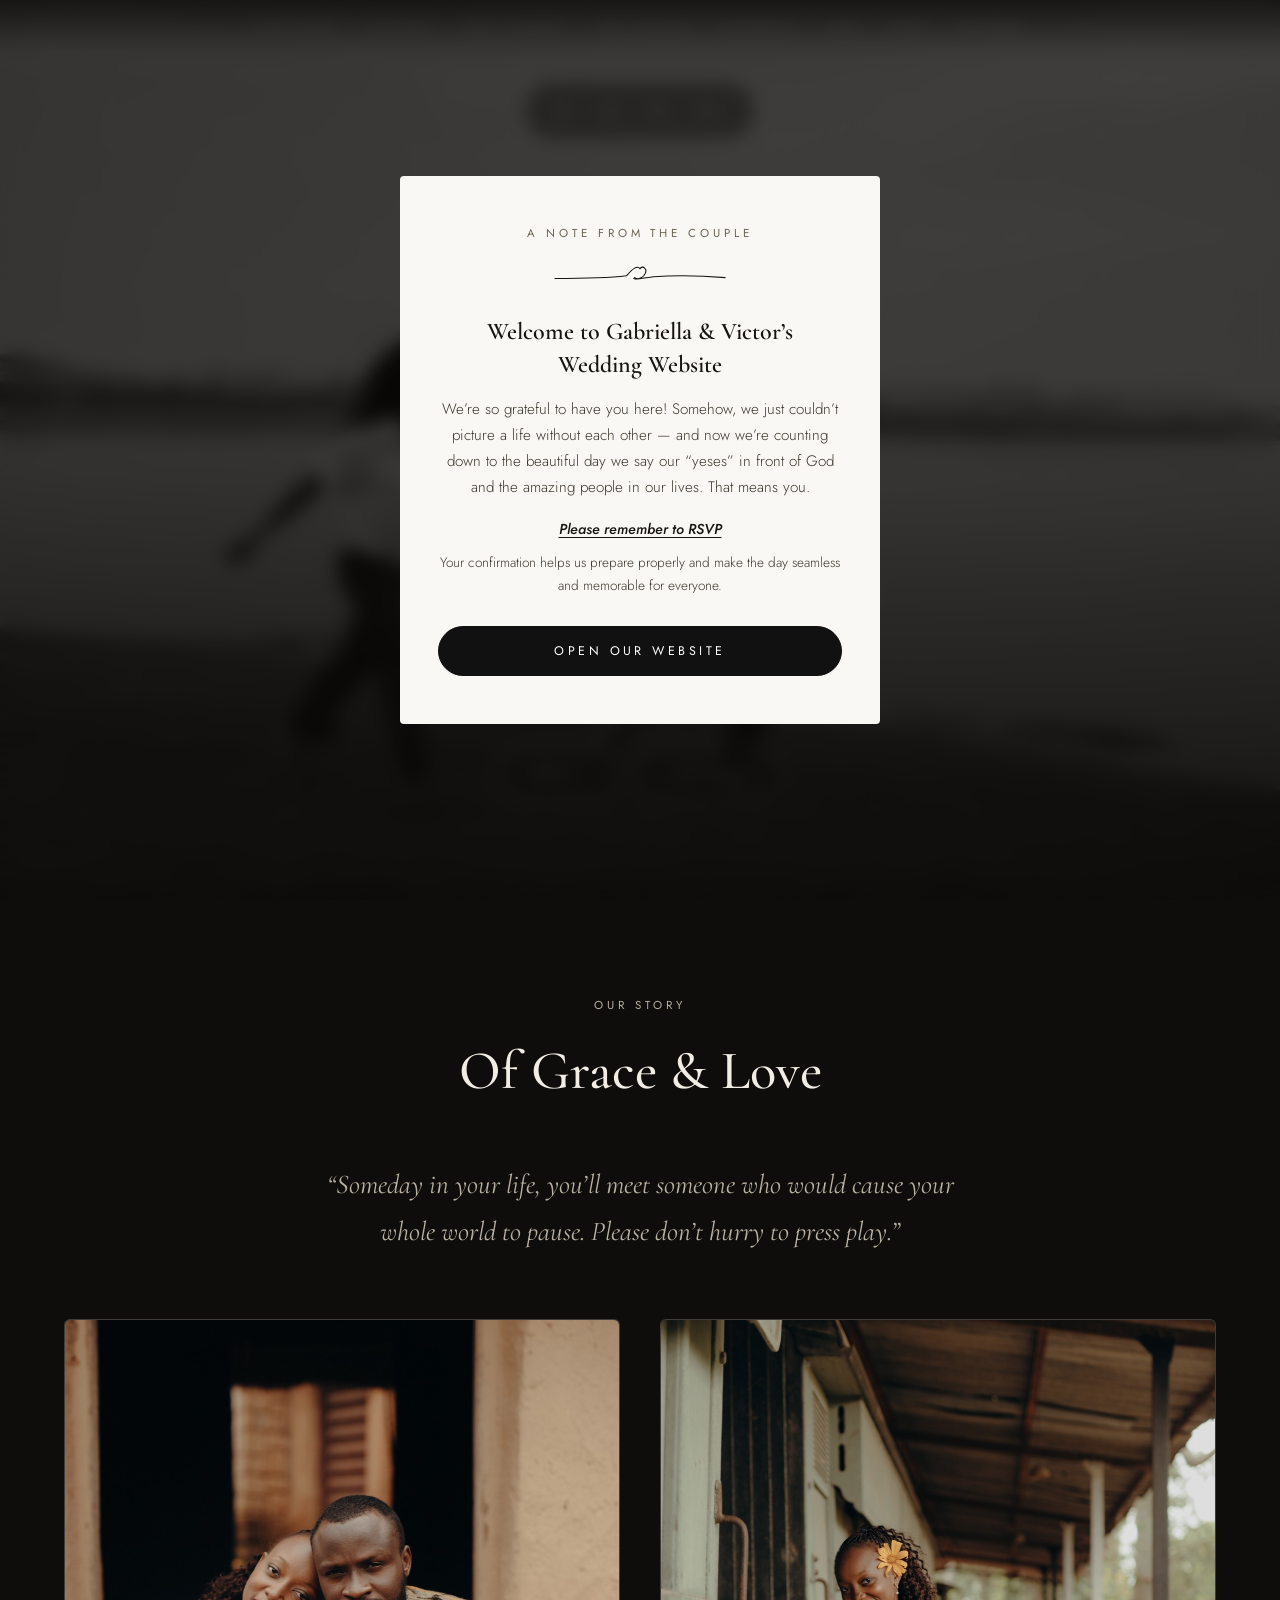
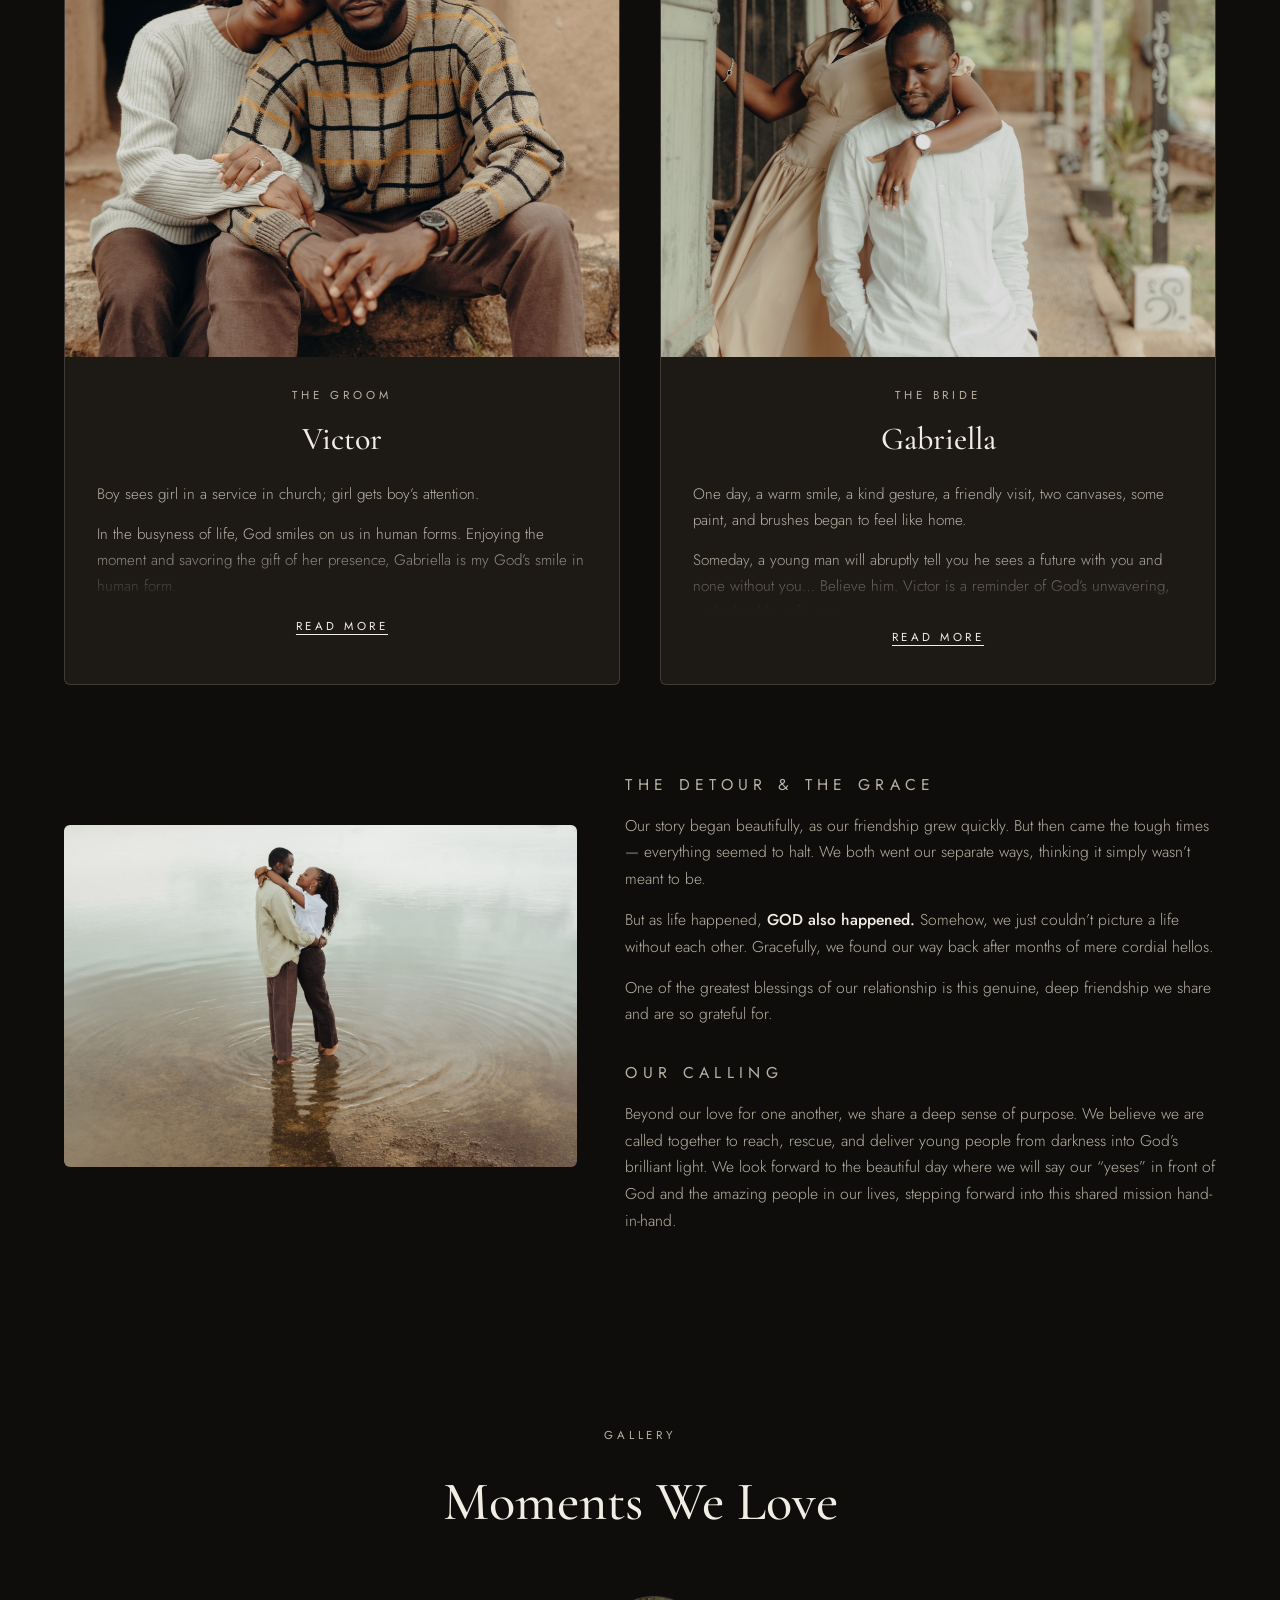
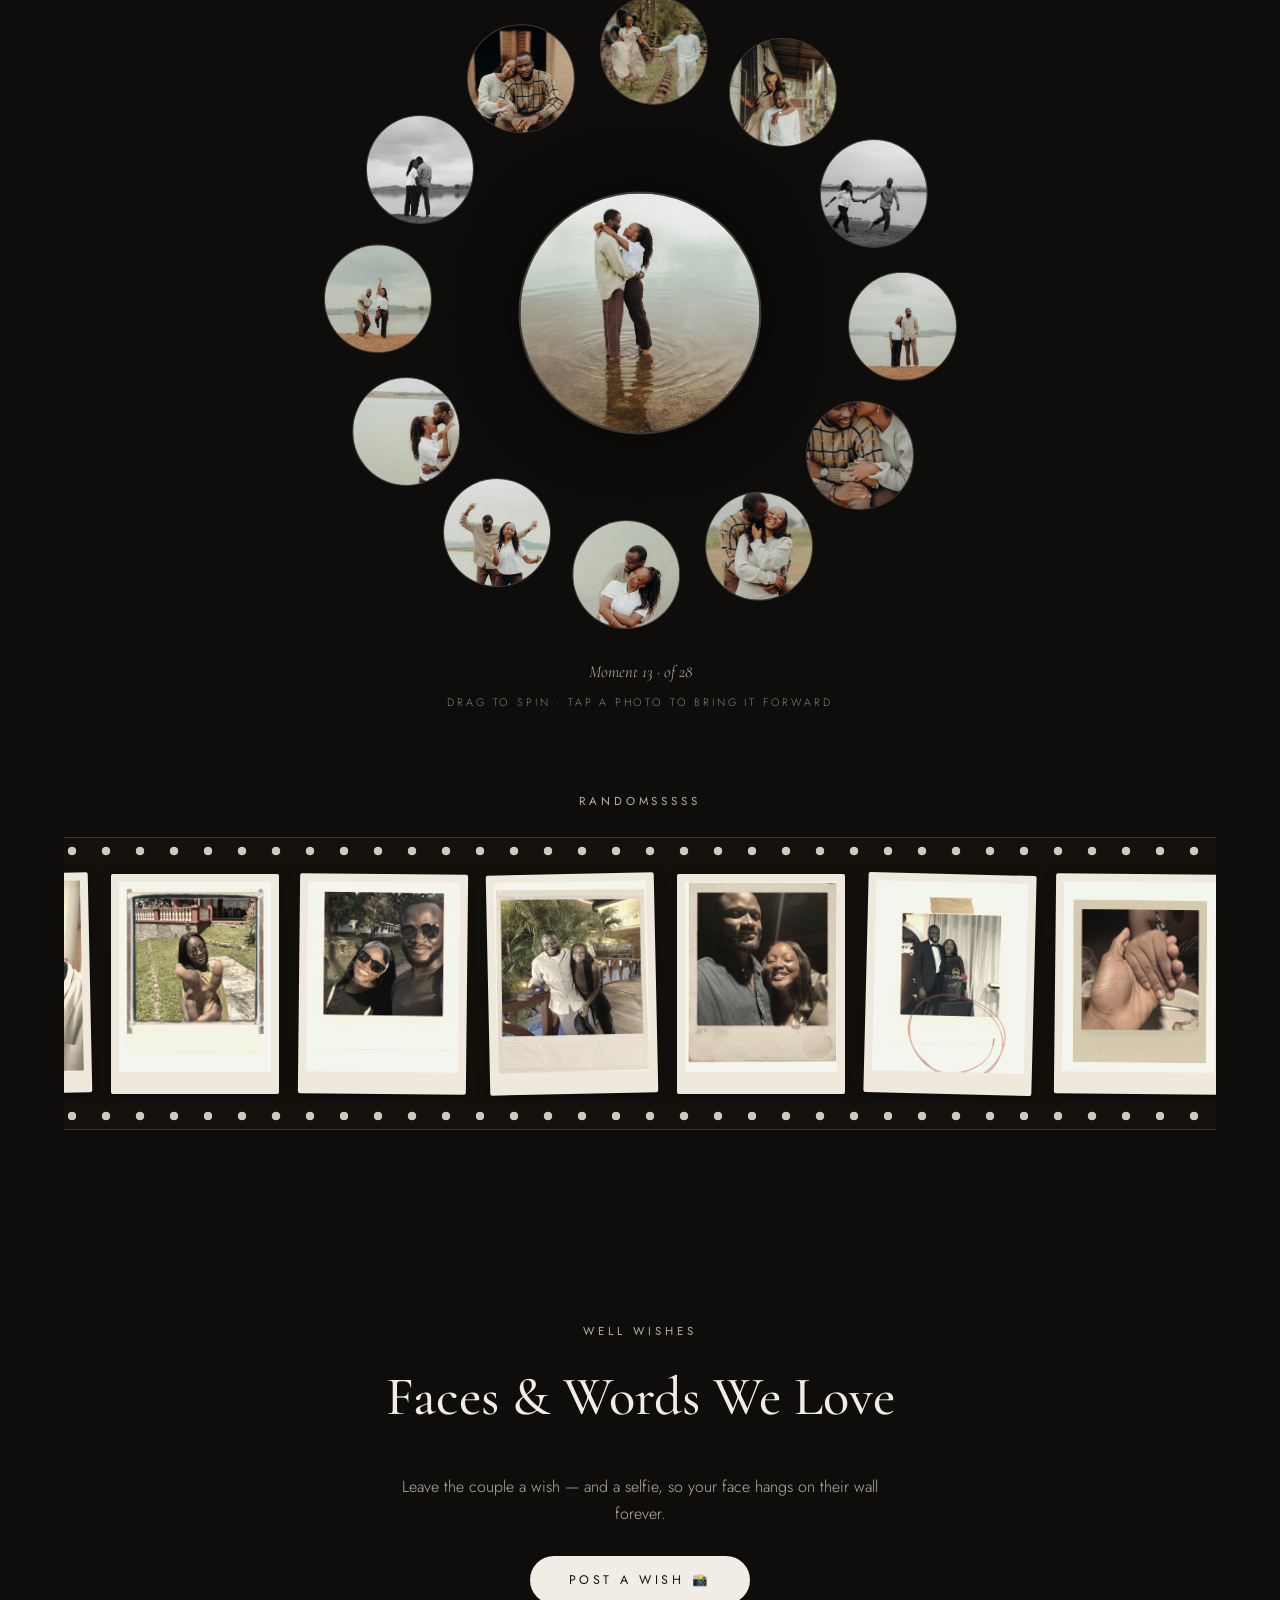
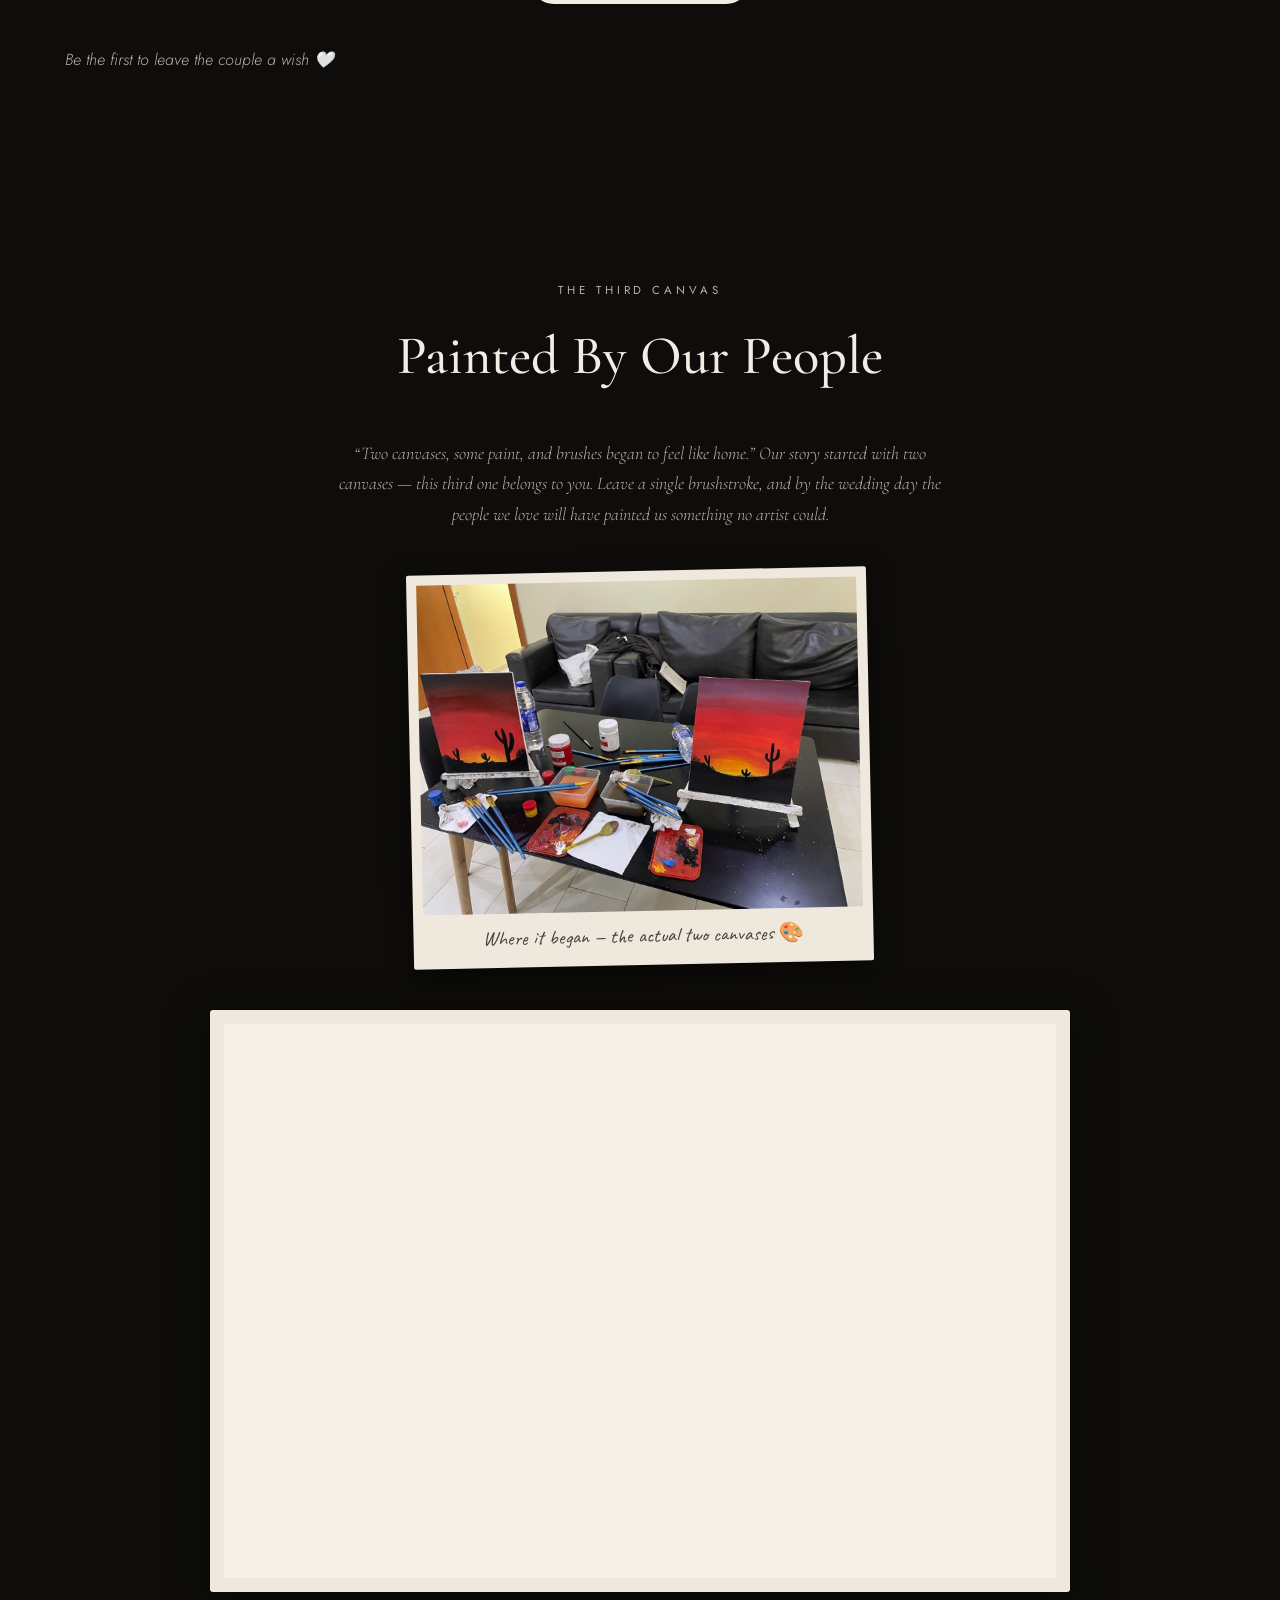
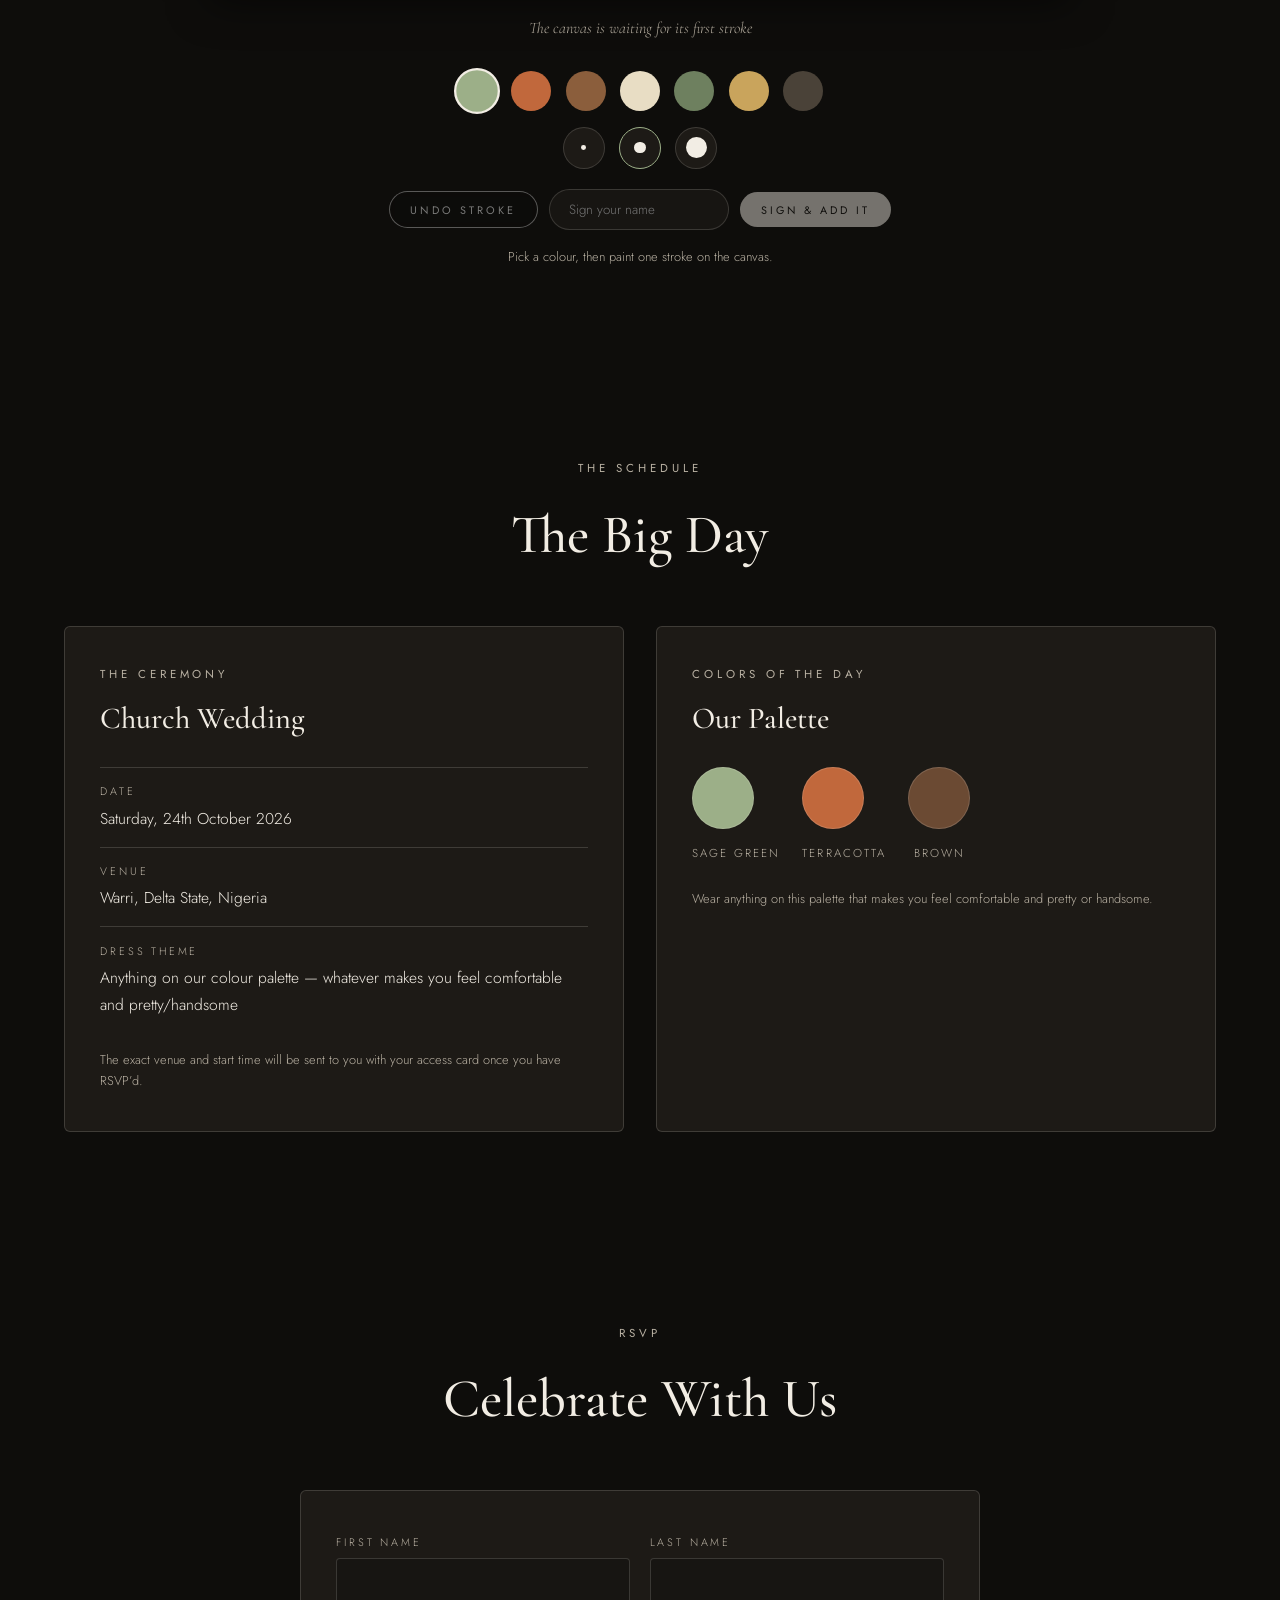
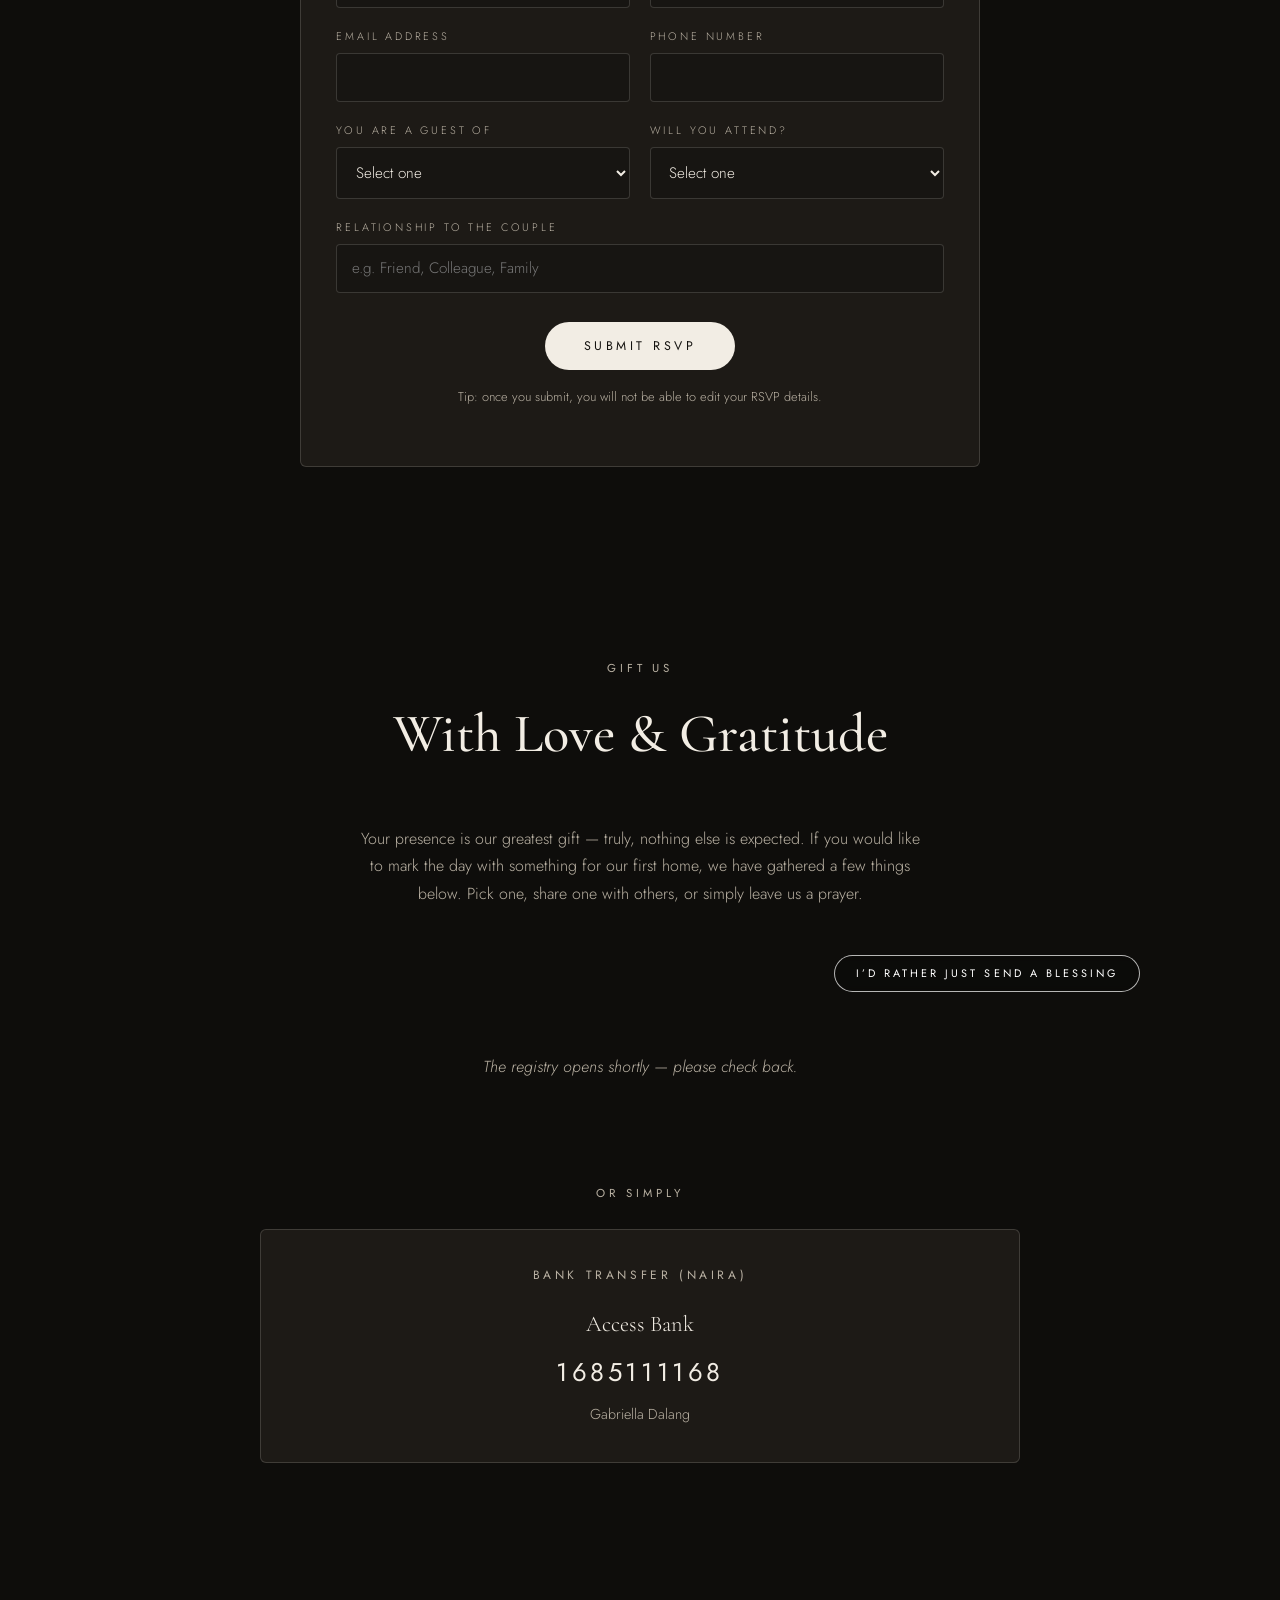
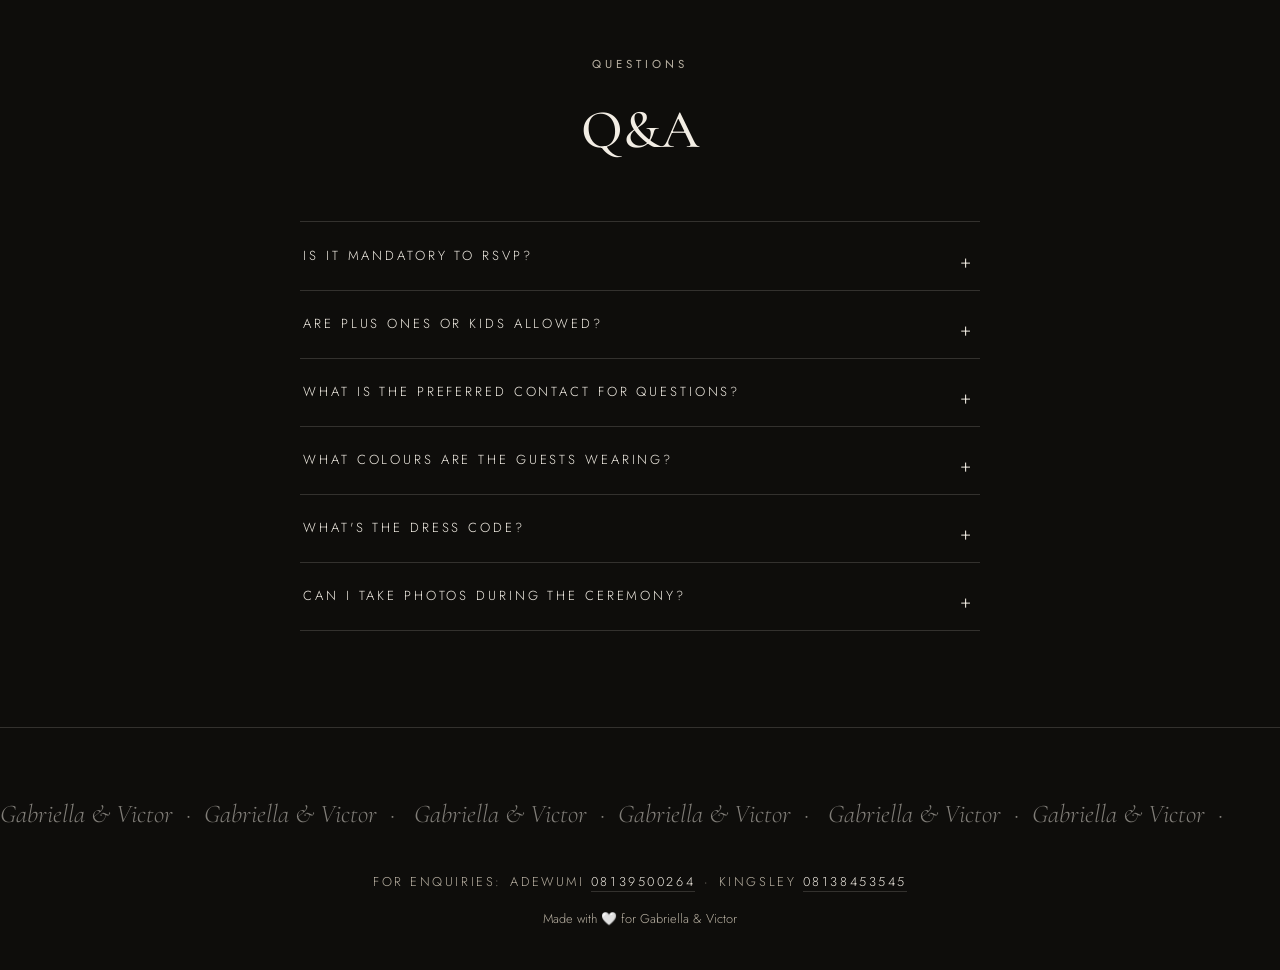
==== commit 483175ab: "Make a confirmed gift findable in the admin Reported after a real test run: a claim could not be res" ====
--- a/index.html
+++ b/index.html
@@ -12,7 +12,7 @@
 <link rel="preconnect" href="https://fonts.gstatic.com" crossorigin>
 <link href="https://fonts.googleapis.com/css2?family=Cormorant+Garamond:ital,wght@0,400;0,500;0,600;1,400;1,500&family=Jost:wght@300;400;500&family=Caveat:wght@400;600&display=swap" rel="stylesheet">
 <!-- bump ?v= on both asset links whenever css/js change, so phones never serve stale copies -->
-<link rel="stylesheet" href="css/style.css?v=13">
+<link rel="stylesheet" href="css/style.css?v=14">
 <link rel="icon" href="data:image/svg+xml,<svg xmlns='http://www.w3.org/2000/svg' viewBox='0 0 100 100'><text y='0.9em' font-size='90'>🤍</text></svg>">
 </head>
 <body class="no-scroll">
@@ -387,8 +387,8 @@
   <button class="lightbox-next" id="lightboxNext" aria-label="Next">&#8250;</button>
 </div>
 
-<script src="js/config.js?v=13"></script>
-<script src="js/canvas-export.js?v=13"></script>
-<script src="js/main.js?v=13"></script>
+<script src="js/config.js?v=14"></script>
+<script src="js/canvas-export.js?v=14"></script>
+<script src="js/main.js?v=14"></script>
 </body>
 </html>
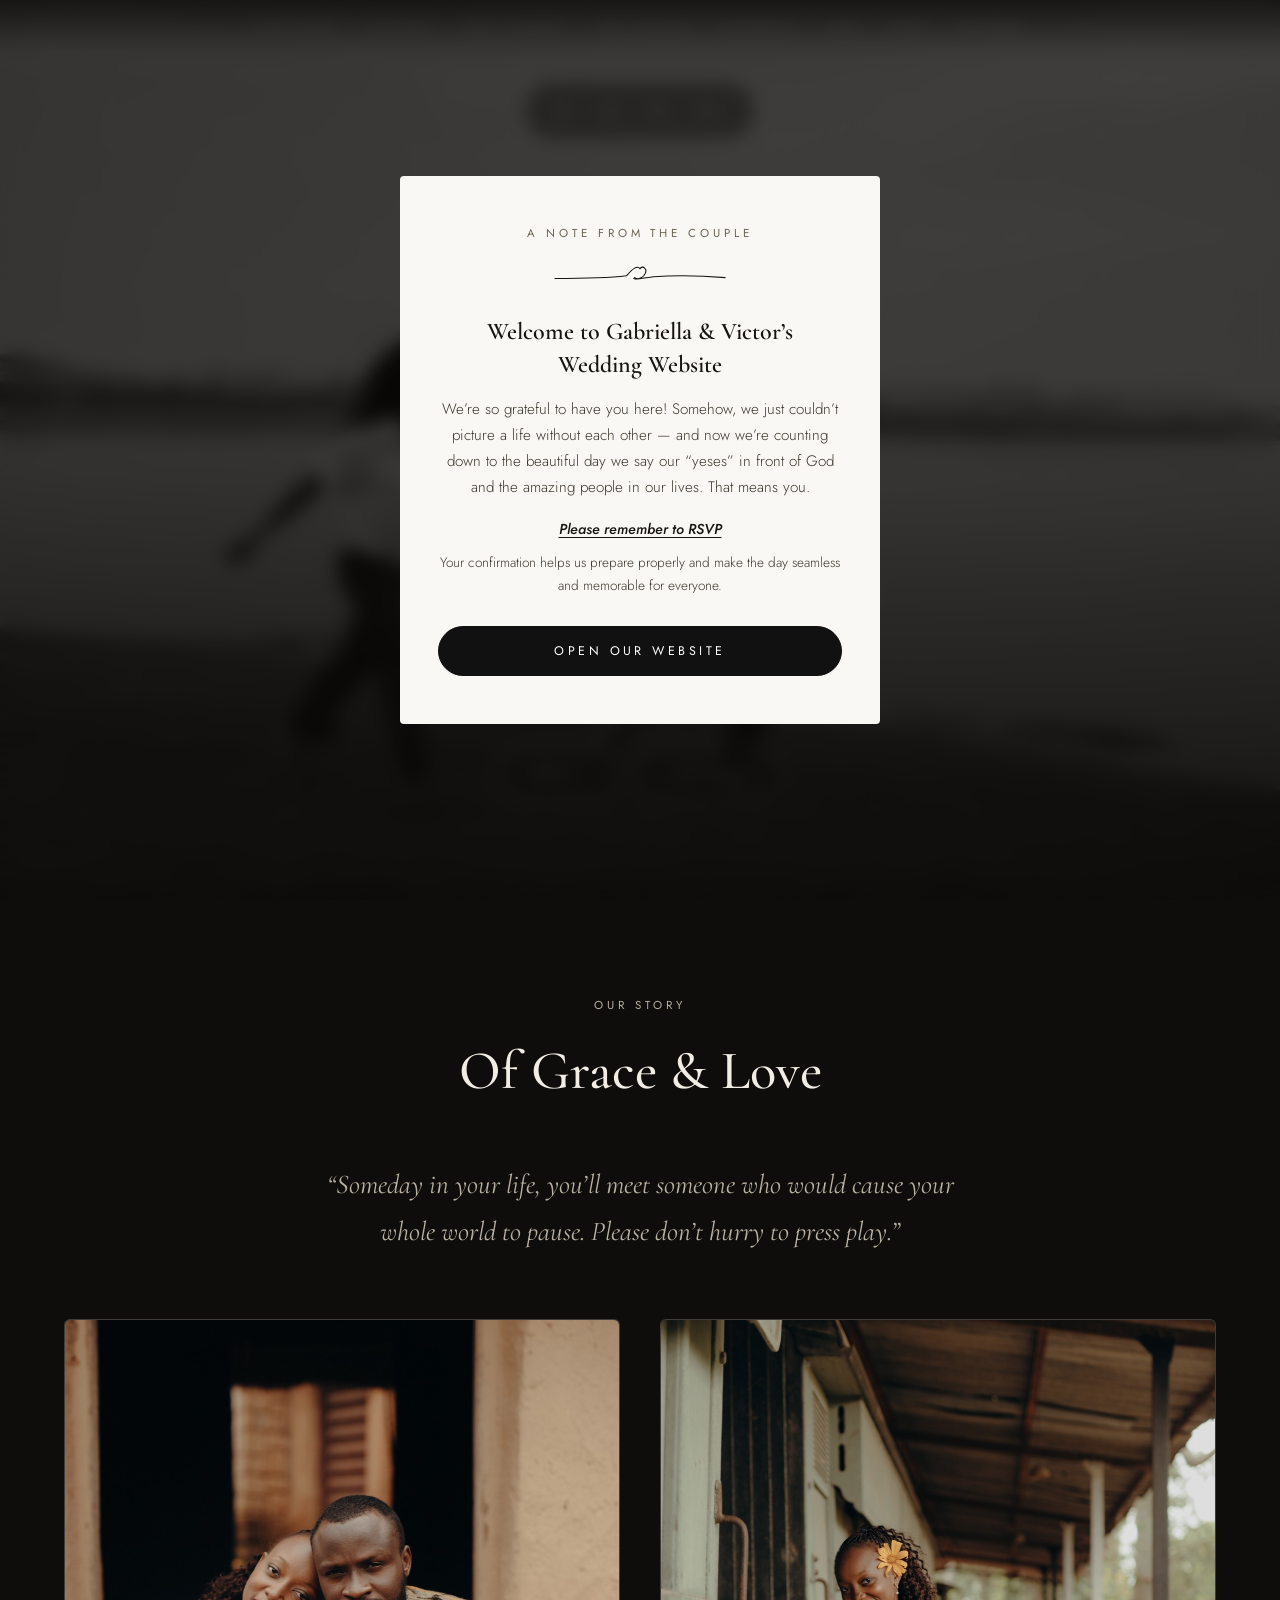
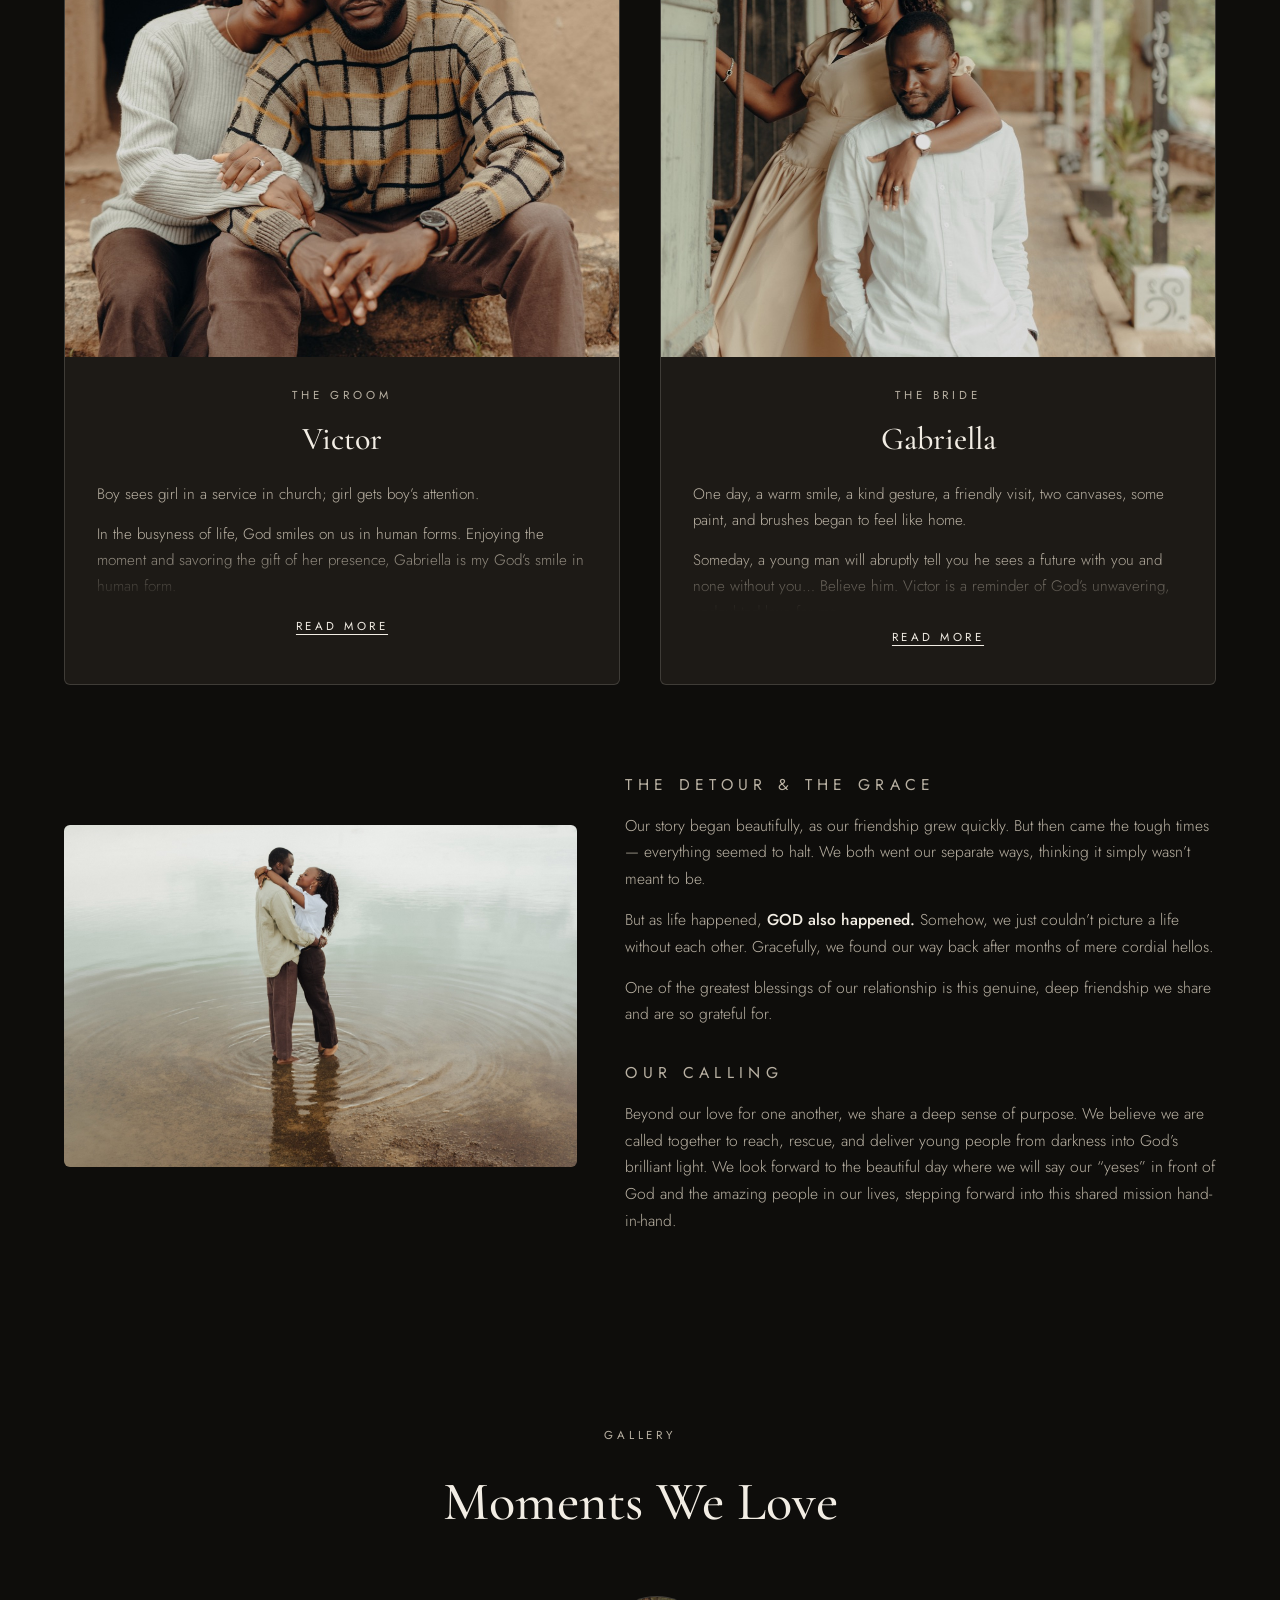
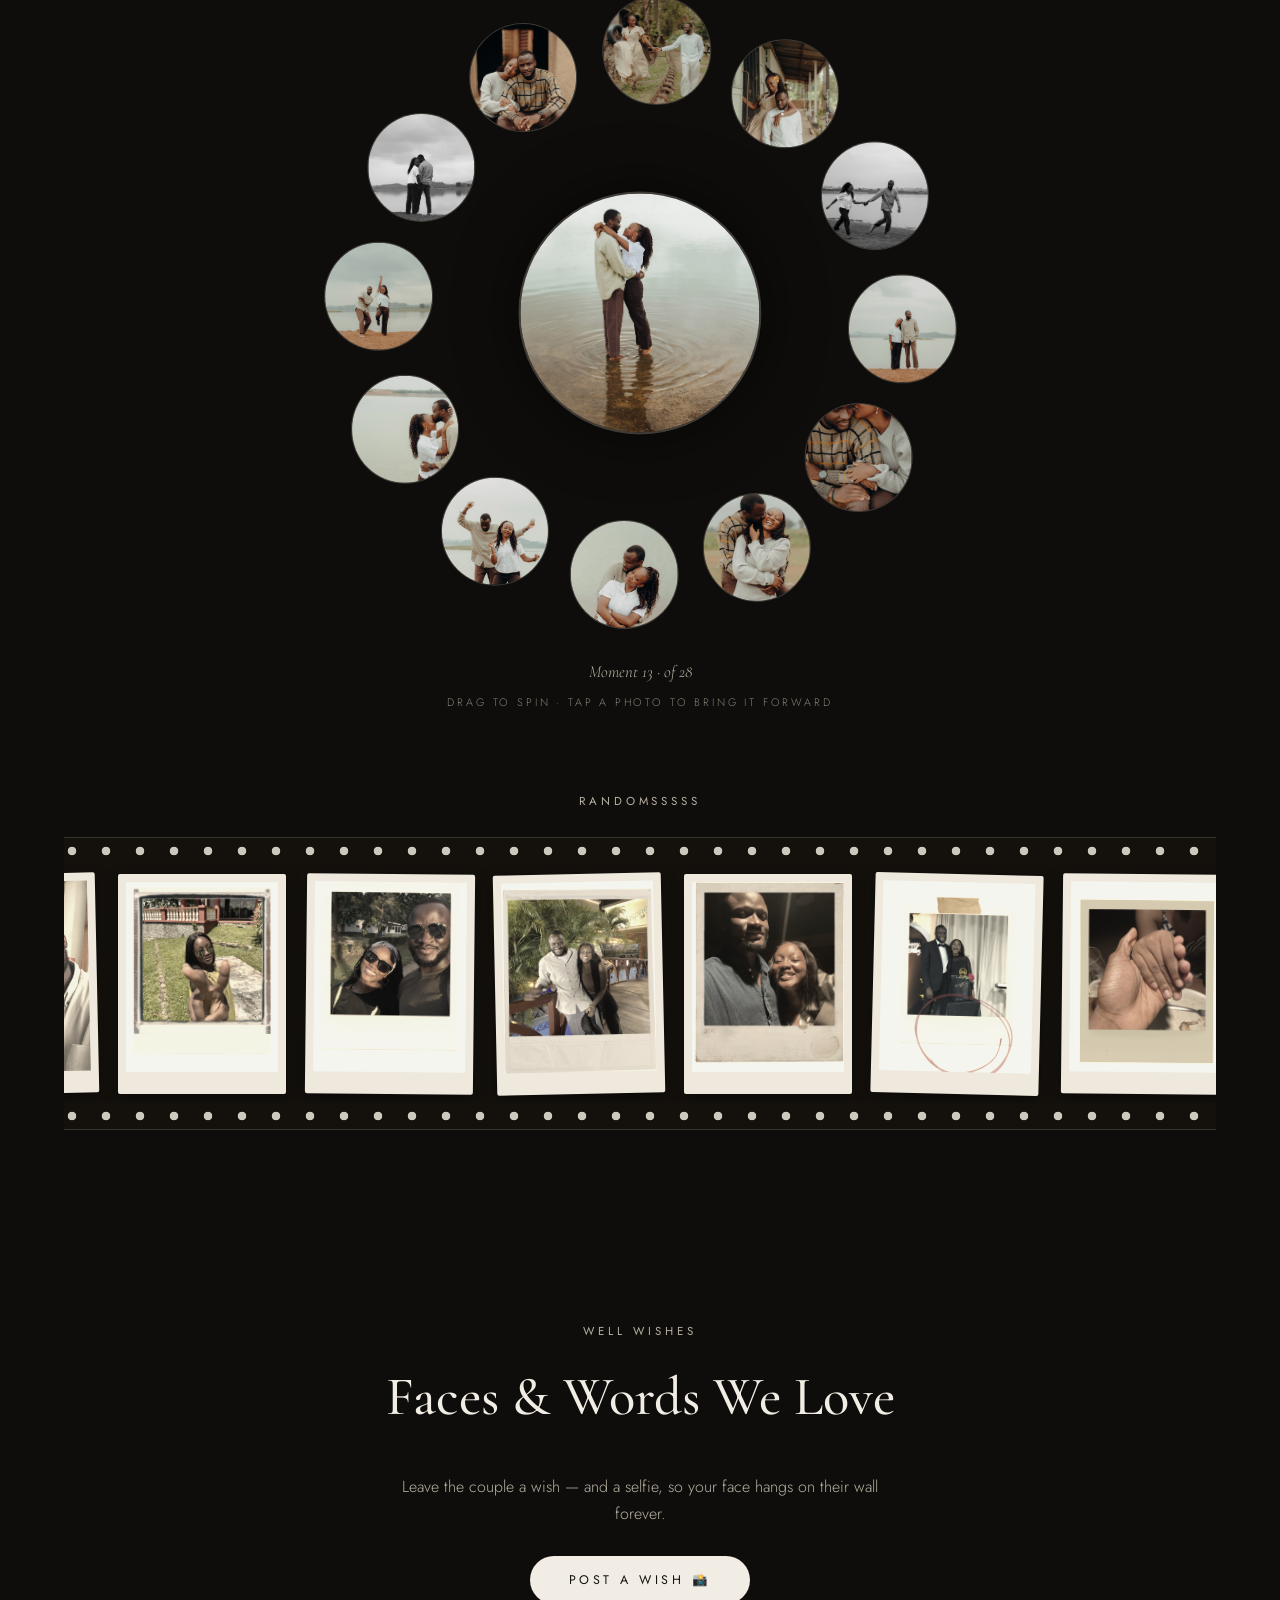
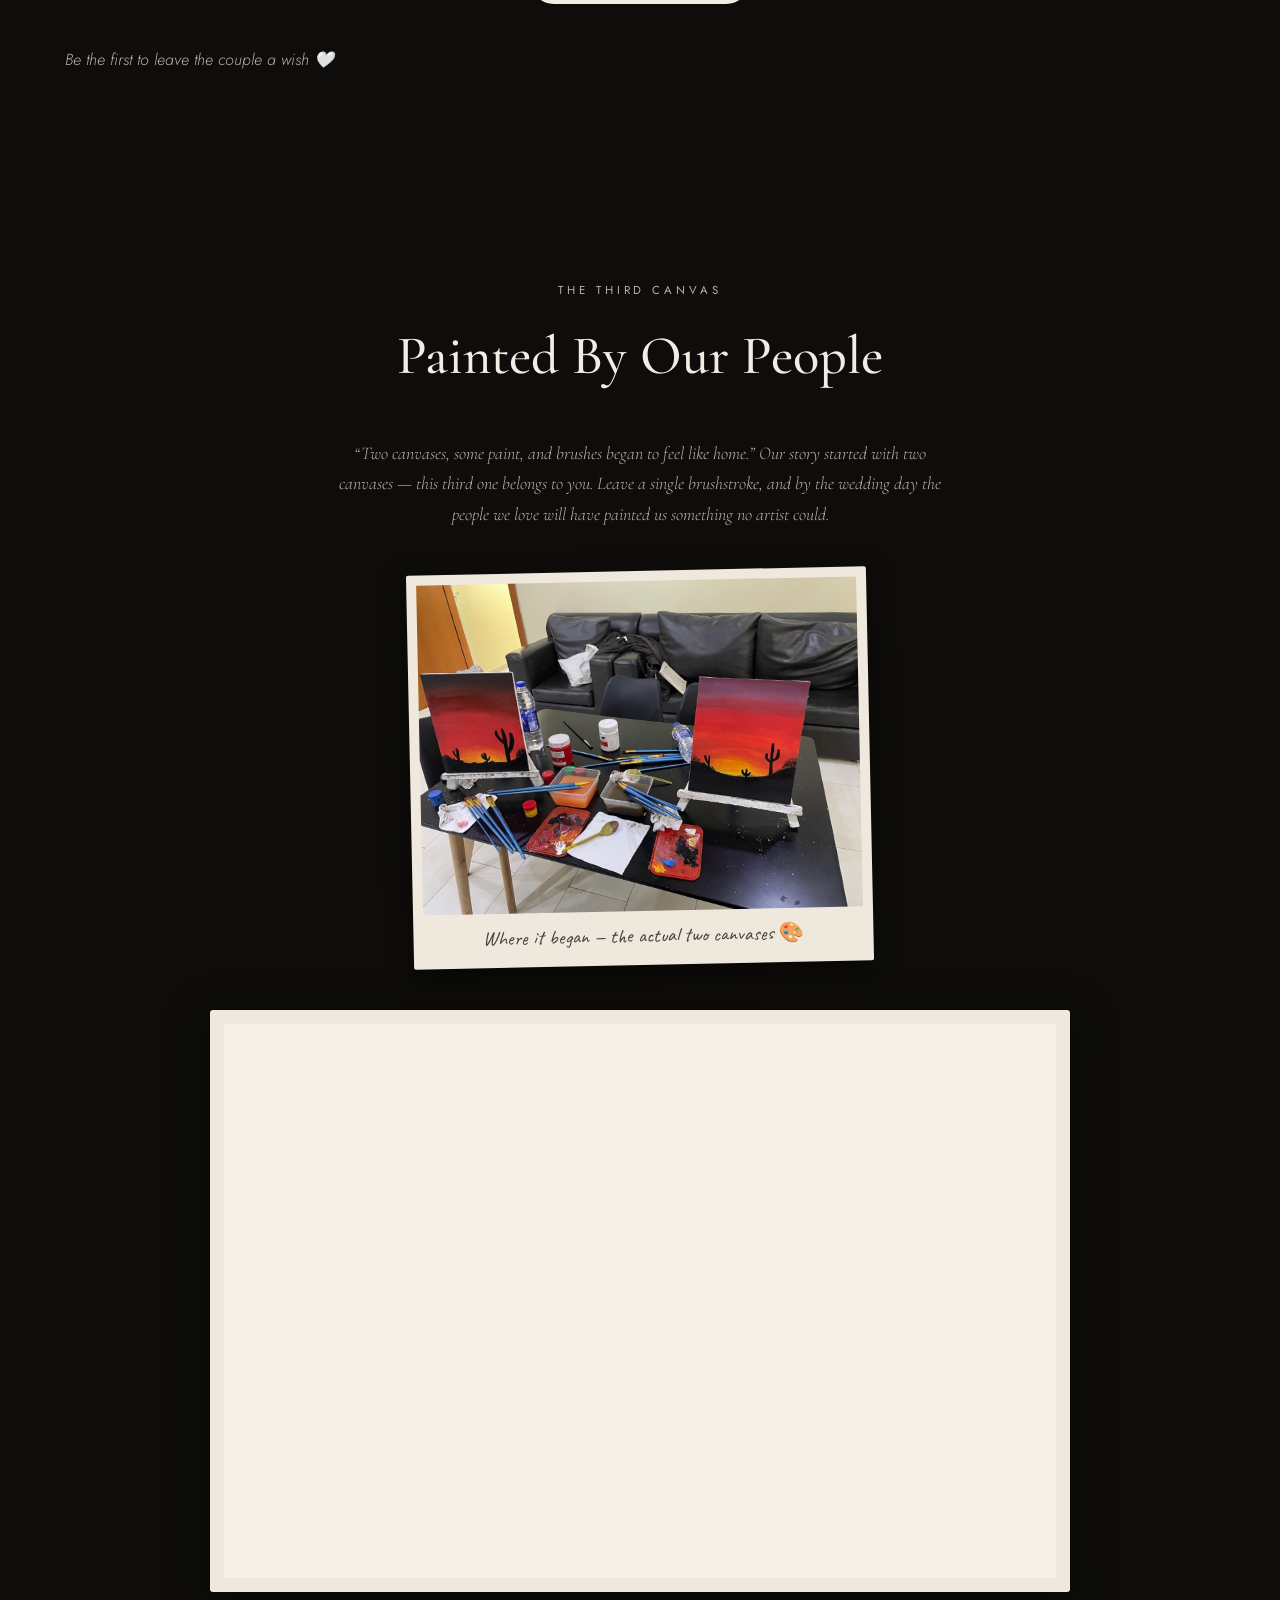
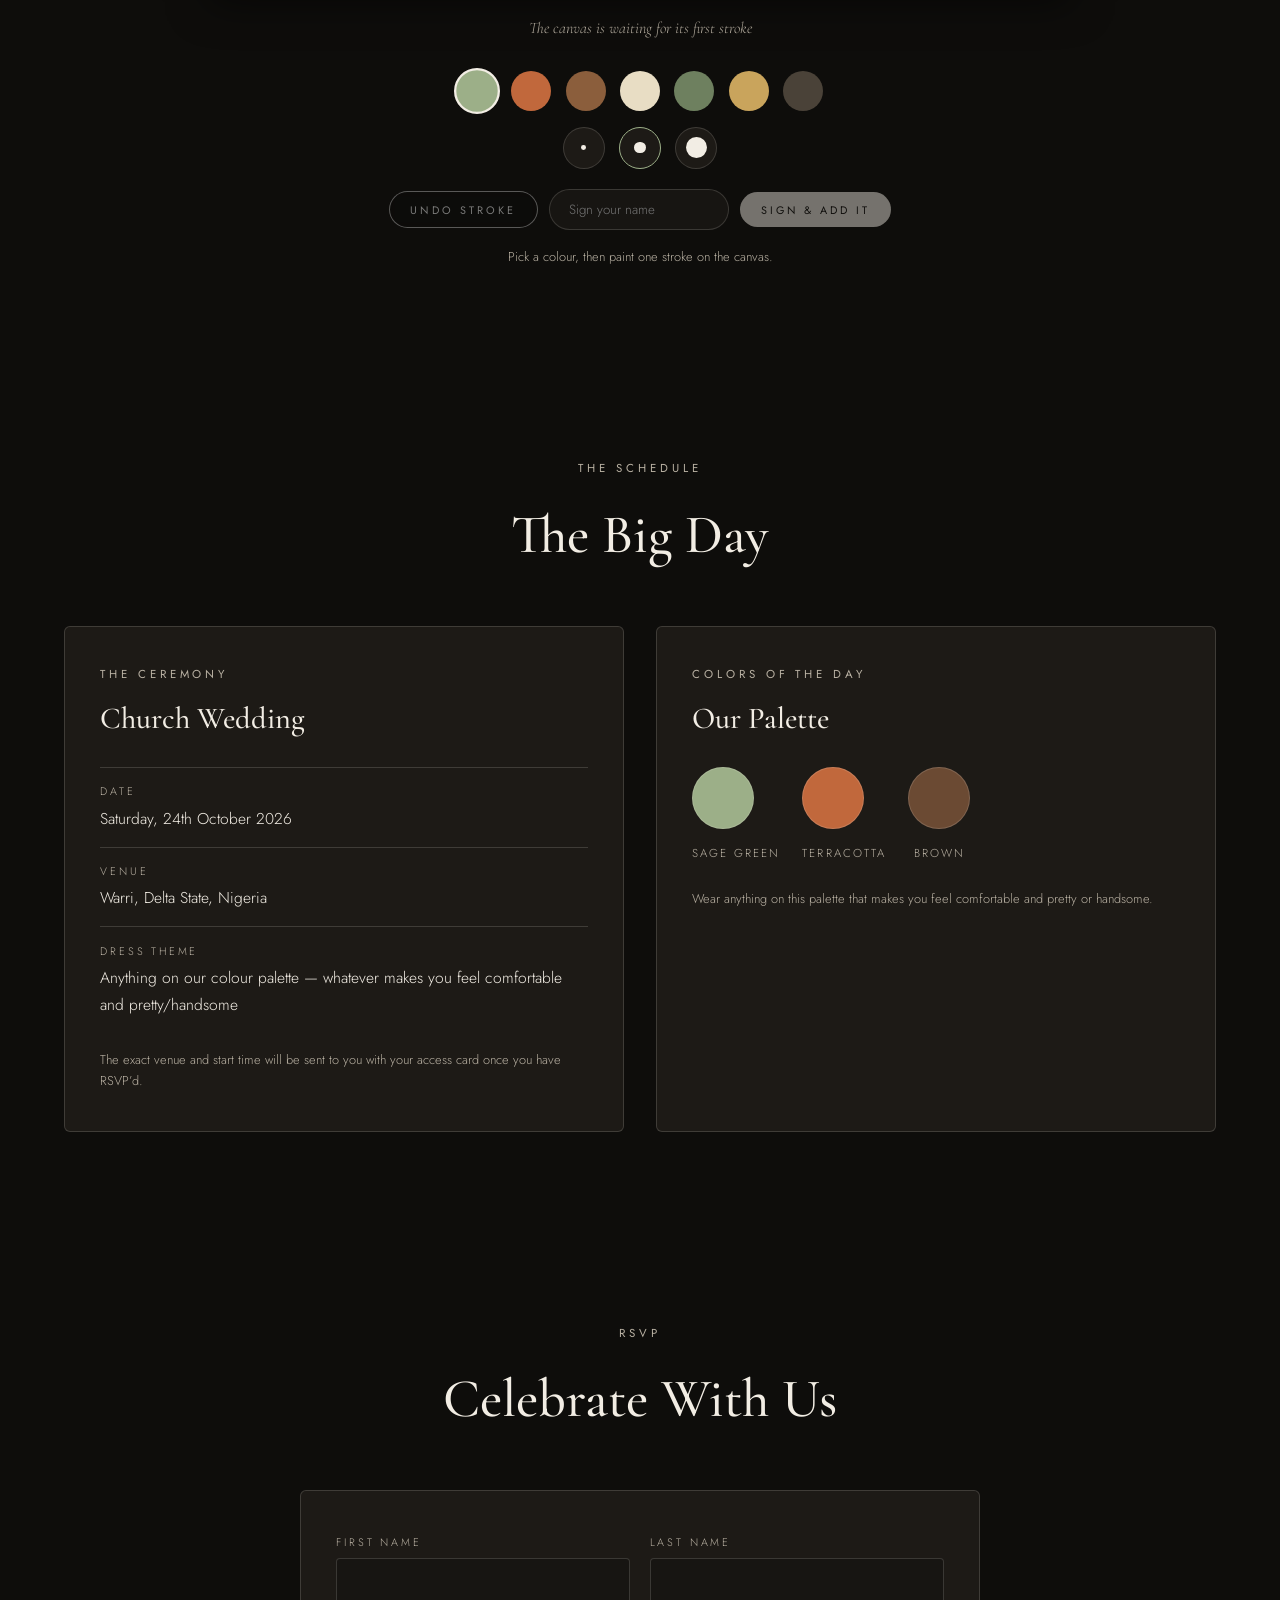
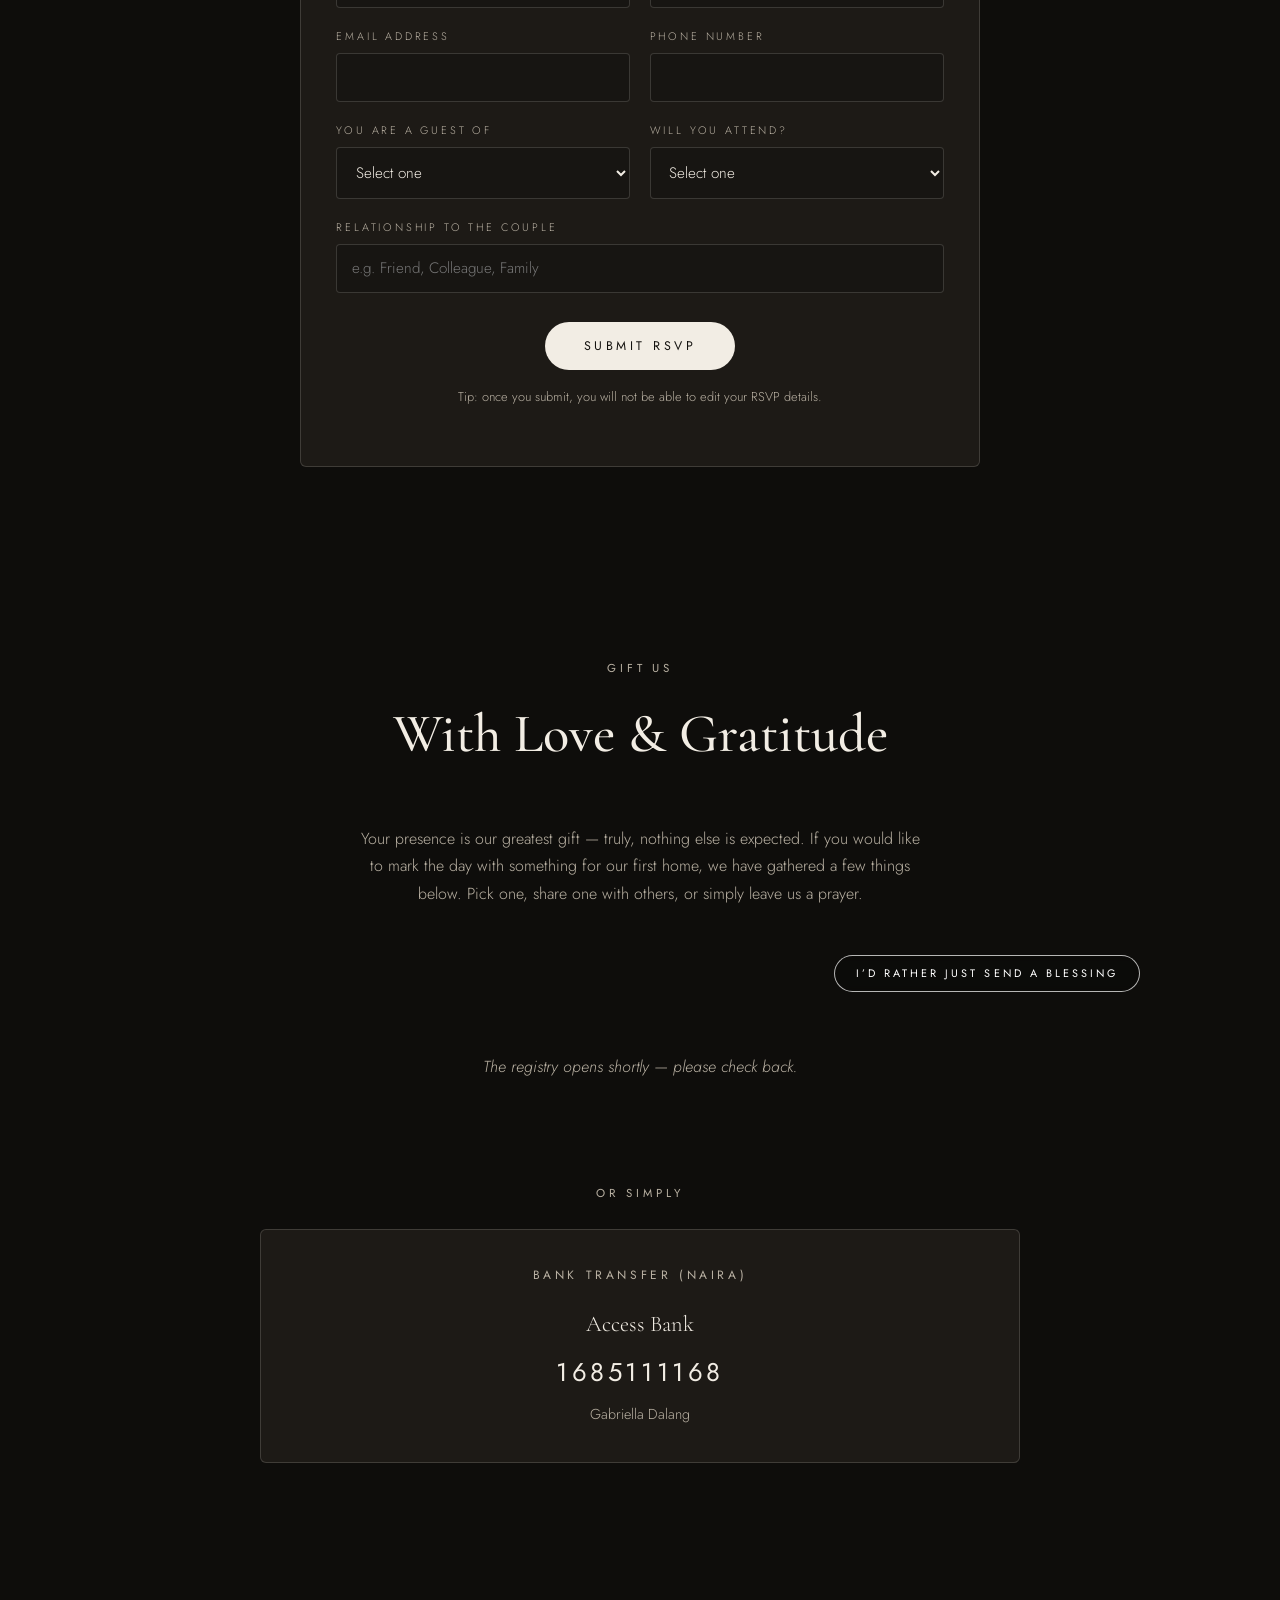
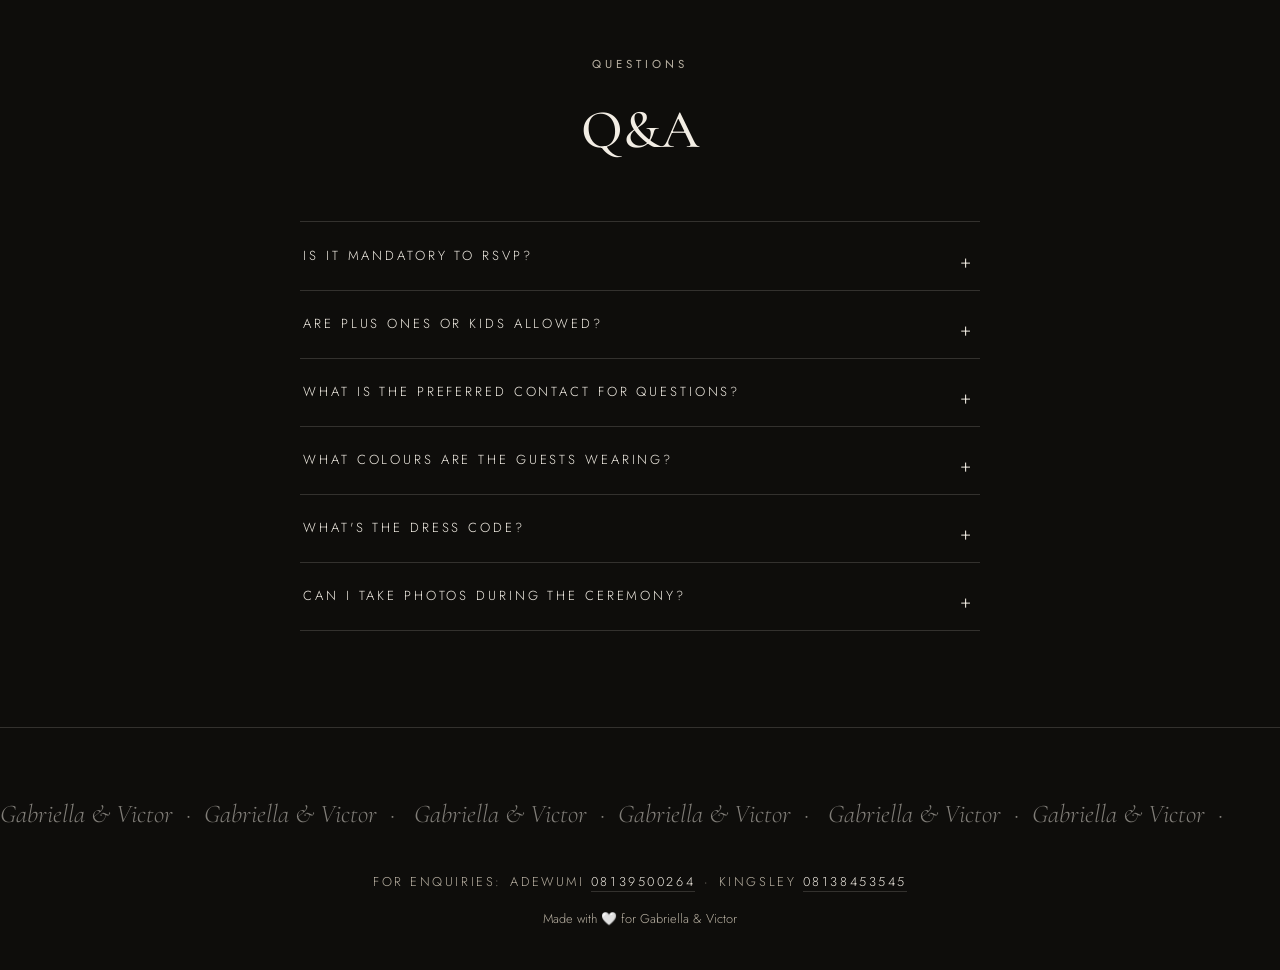
==== commit c7fb2ec8: "Stop the gift registry loading late Reported that the gifts section and its photos appear long after" ====
--- a/index.html
+++ b/index.html
@@ -12,7 +12,7 @@
 <link rel="preconnect" href="https://fonts.gstatic.com" crossorigin>
 <link href="https://fonts.googleapis.com/css2?family=Cormorant+Garamond:ital,wght@0,400;0,500;0,600;1,400;1,500&family=Jost:wght@300;400;500&family=Caveat:wght@400;600&display=swap" rel="stylesheet">
 <!-- bump ?v= on both asset links whenever css/js change, so phones never serve stale copies -->
-<link rel="stylesheet" href="css/style.css?v=14">
+<link rel="stylesheet" href="css/style.css?v=15">
 <link rel="icon" href="data:image/svg+xml,<svg xmlns='http://www.w3.org/2000/svg' viewBox='0 0 100 100'><text y='0.9em' font-size='90'>🤍</text></svg>">
 </head>
 <body class="no-scroll">
@@ -387,8 +387,8 @@
   <button class="lightbox-next" id="lightboxNext" aria-label="Next">&#8250;</button>
 </div>
 
-<script src="js/config.js?v=14"></script>
-<script src="js/canvas-export.js?v=14"></script>
-<script src="js/main.js?v=14"></script>
+<script src="js/config.js?v=15"></script>
+<script src="js/canvas-export.js?v=15"></script>
+<script src="js/main.js?v=15"></script>
 </body>
 </html>
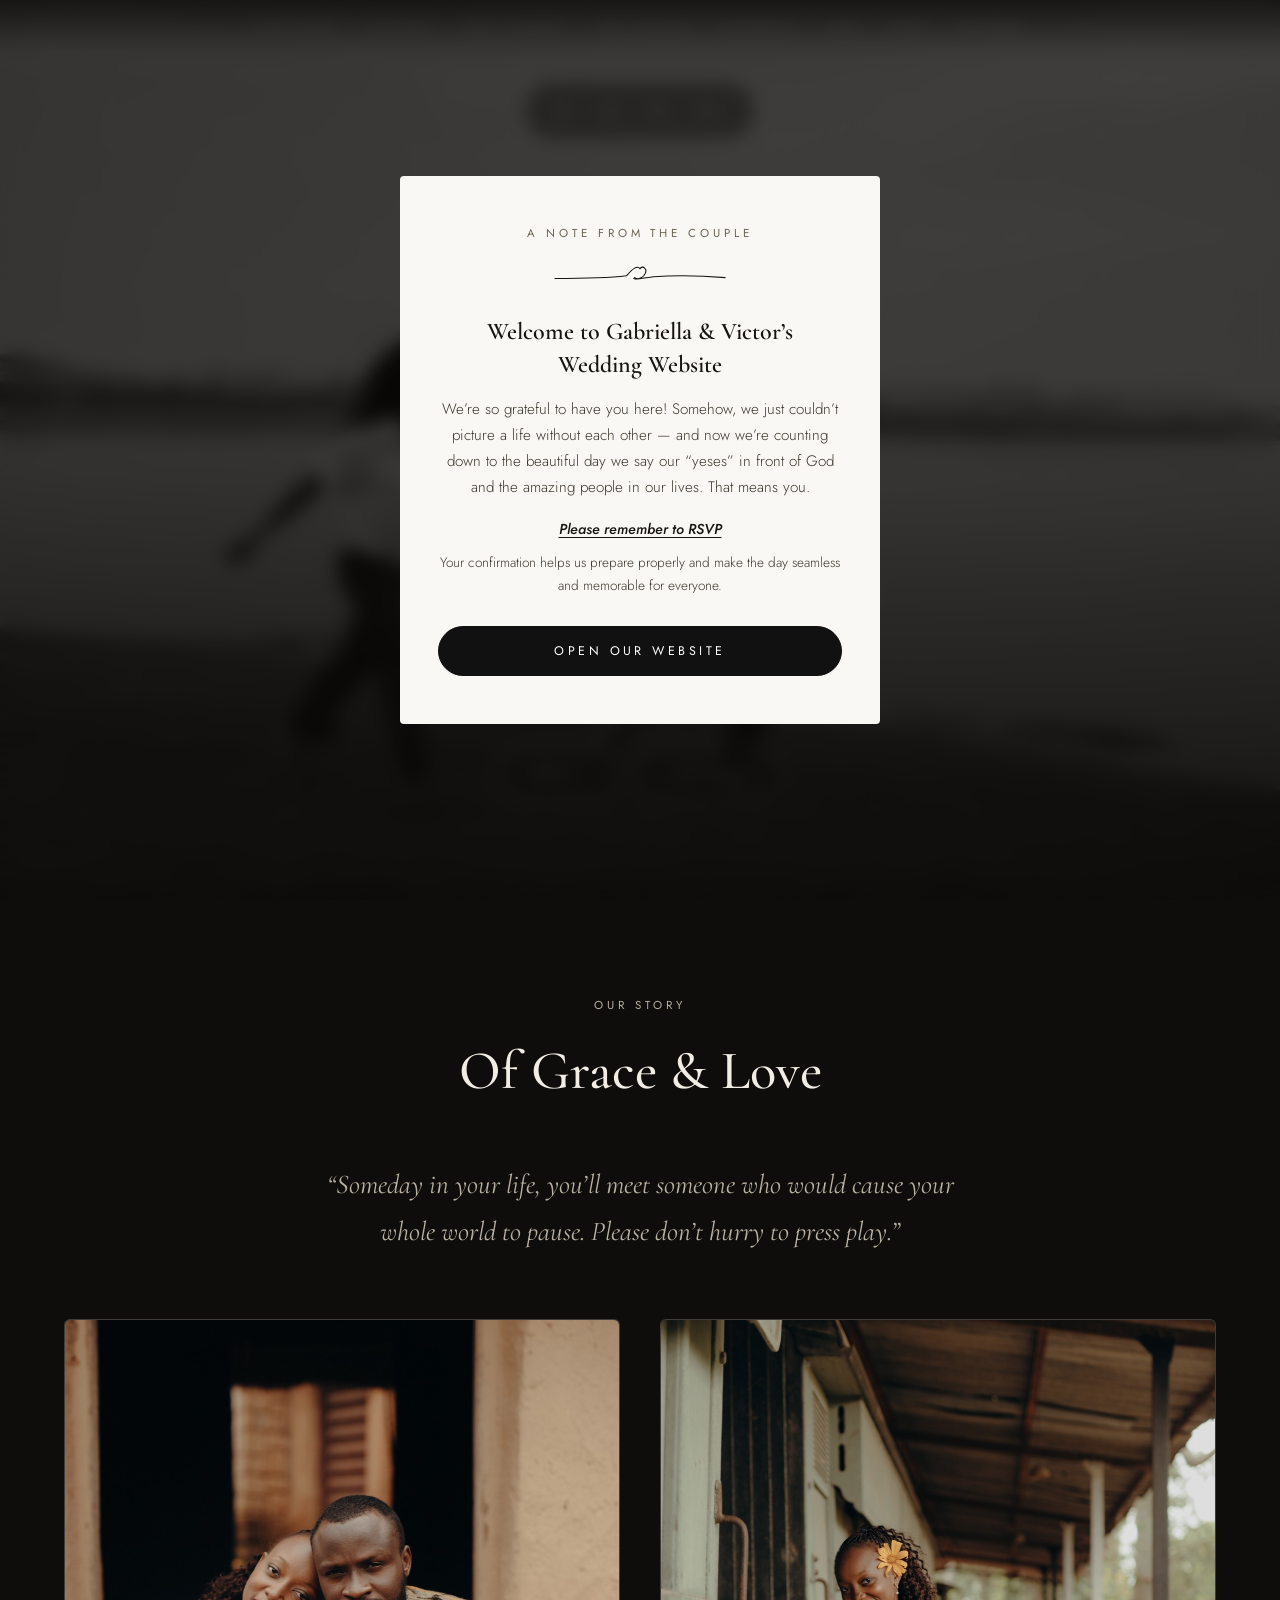
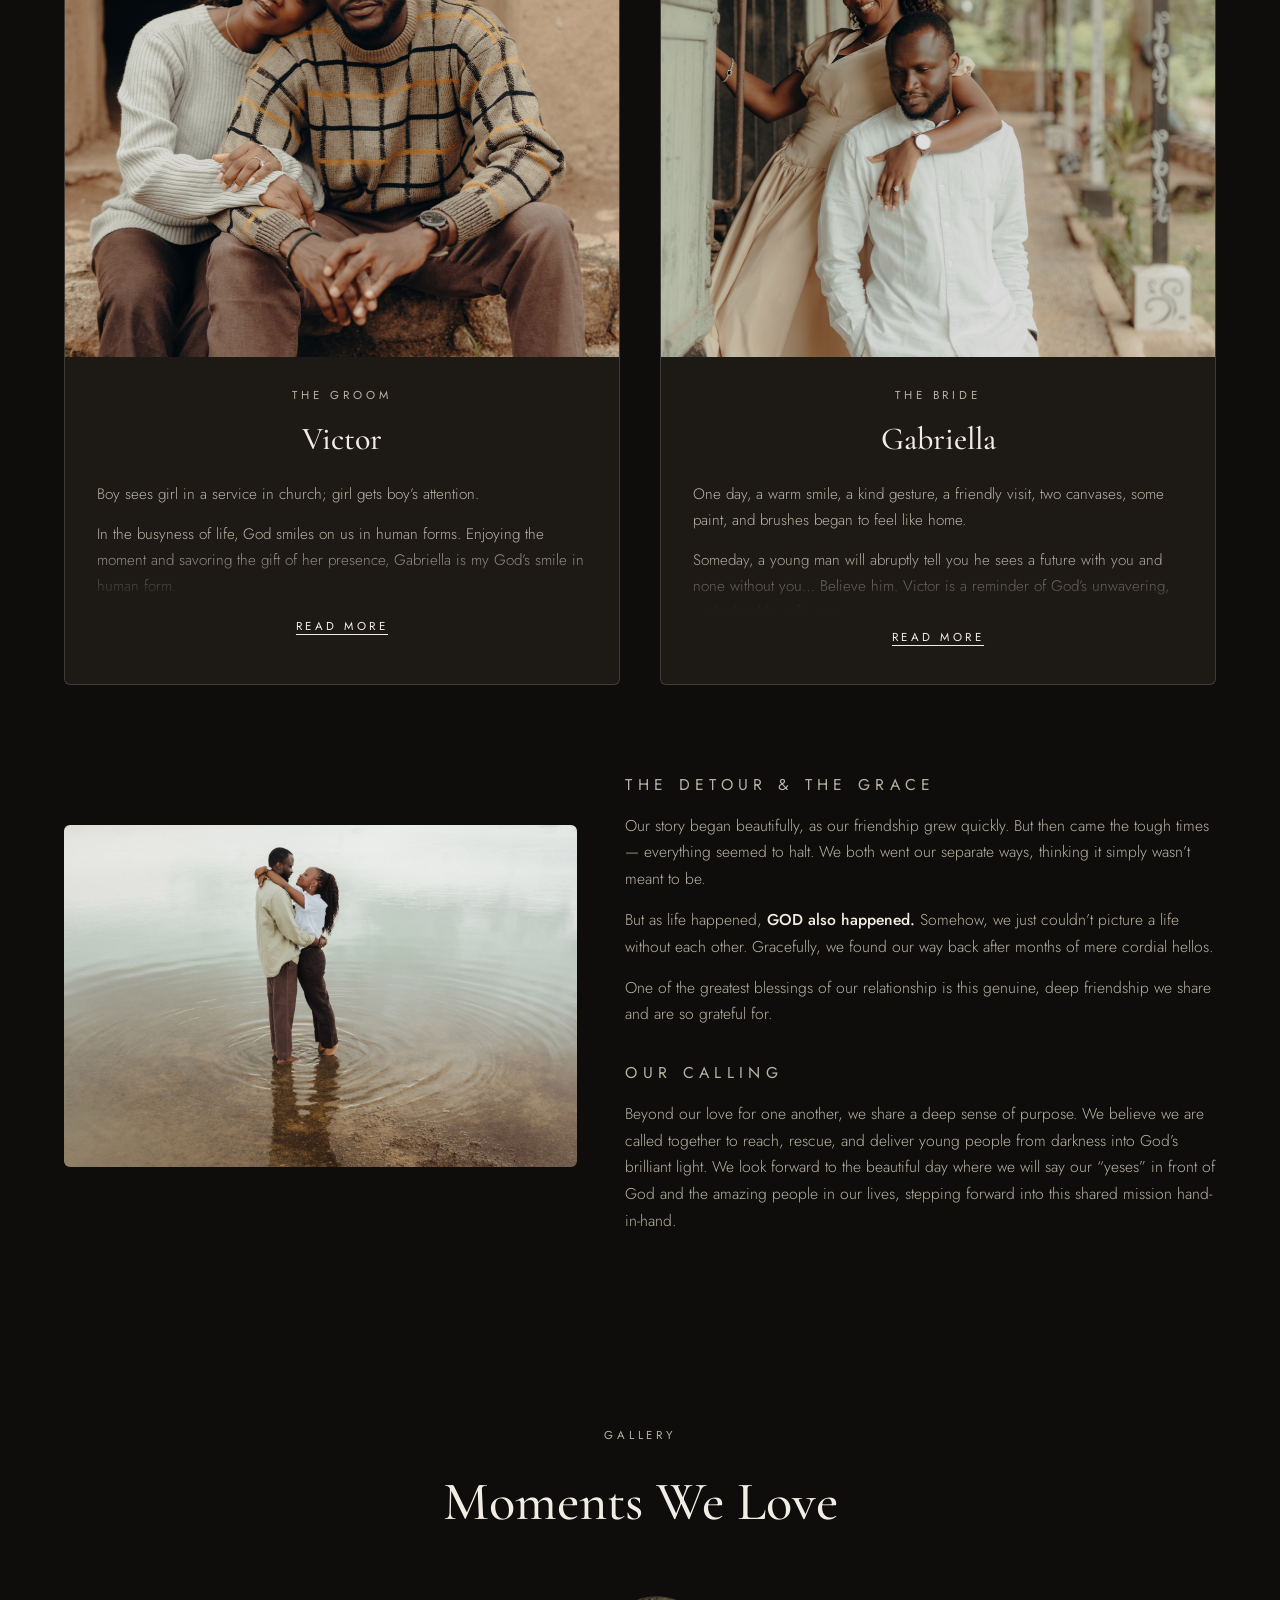
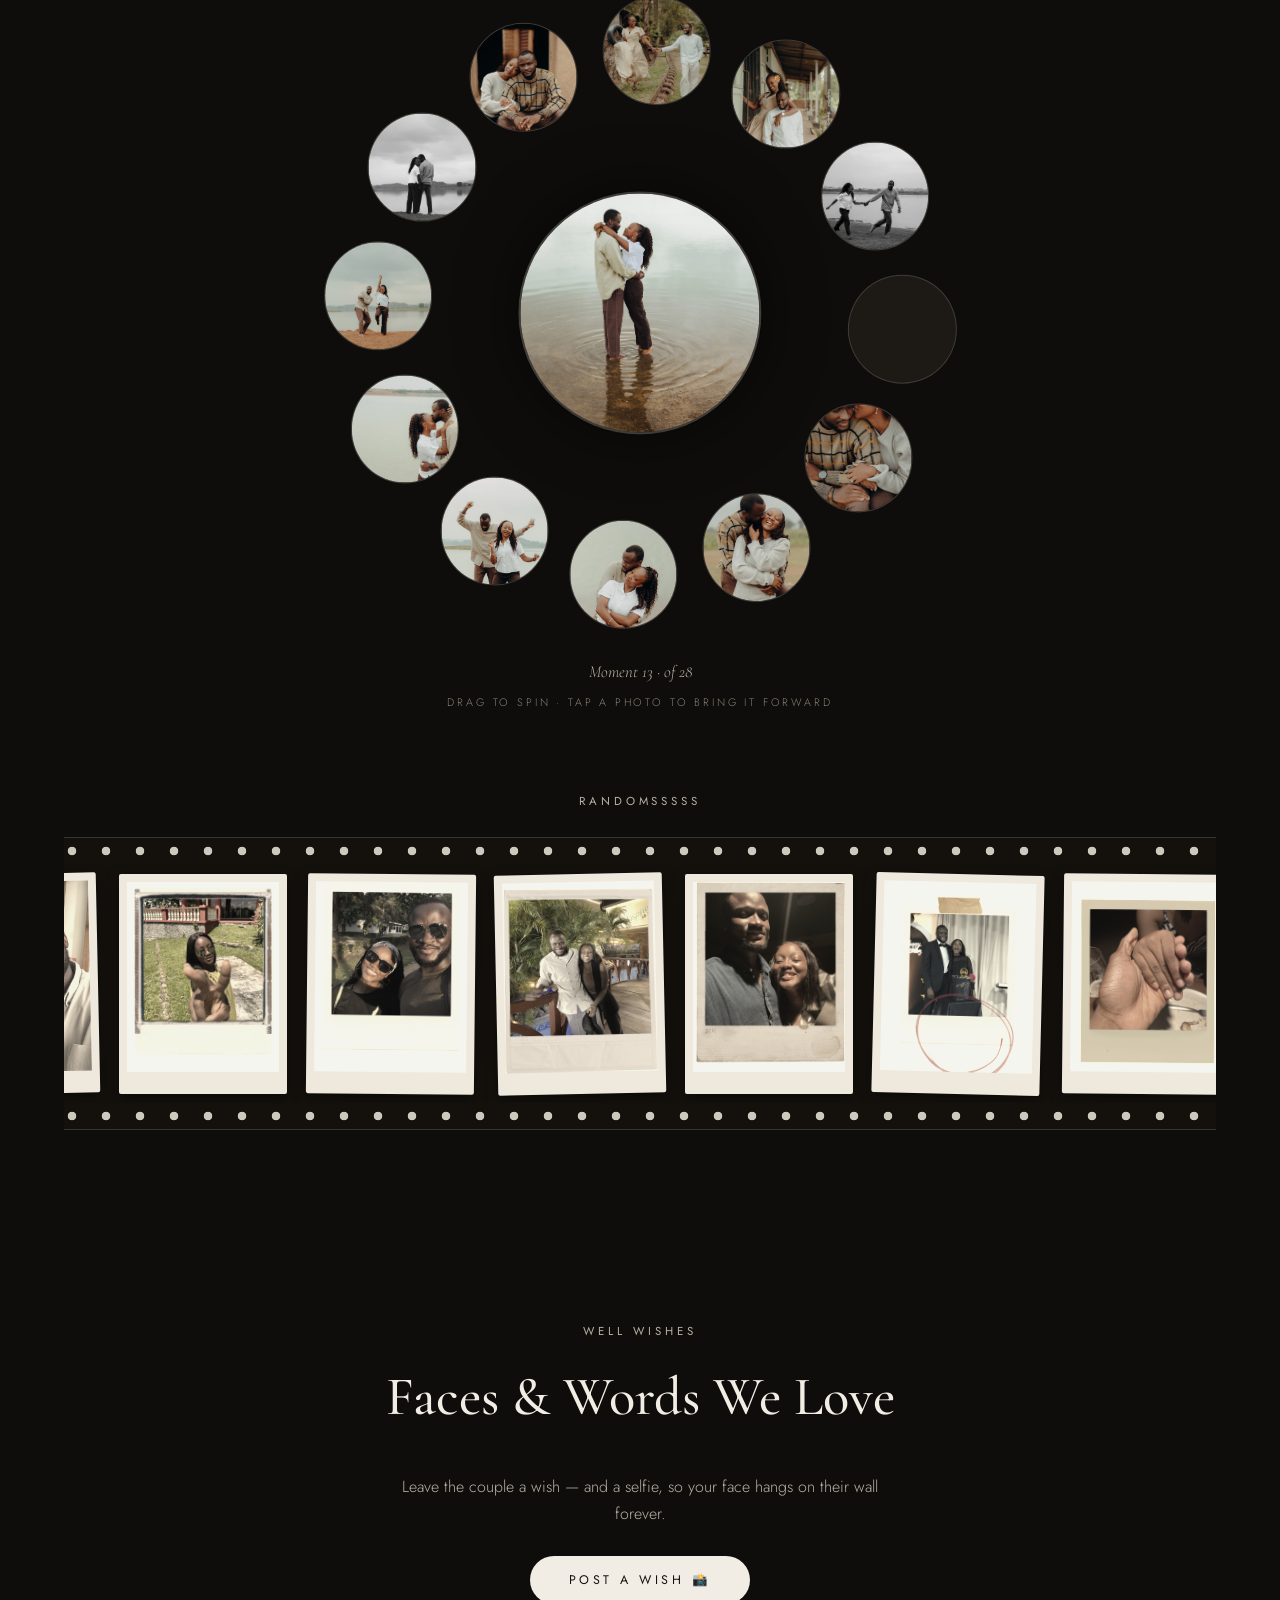
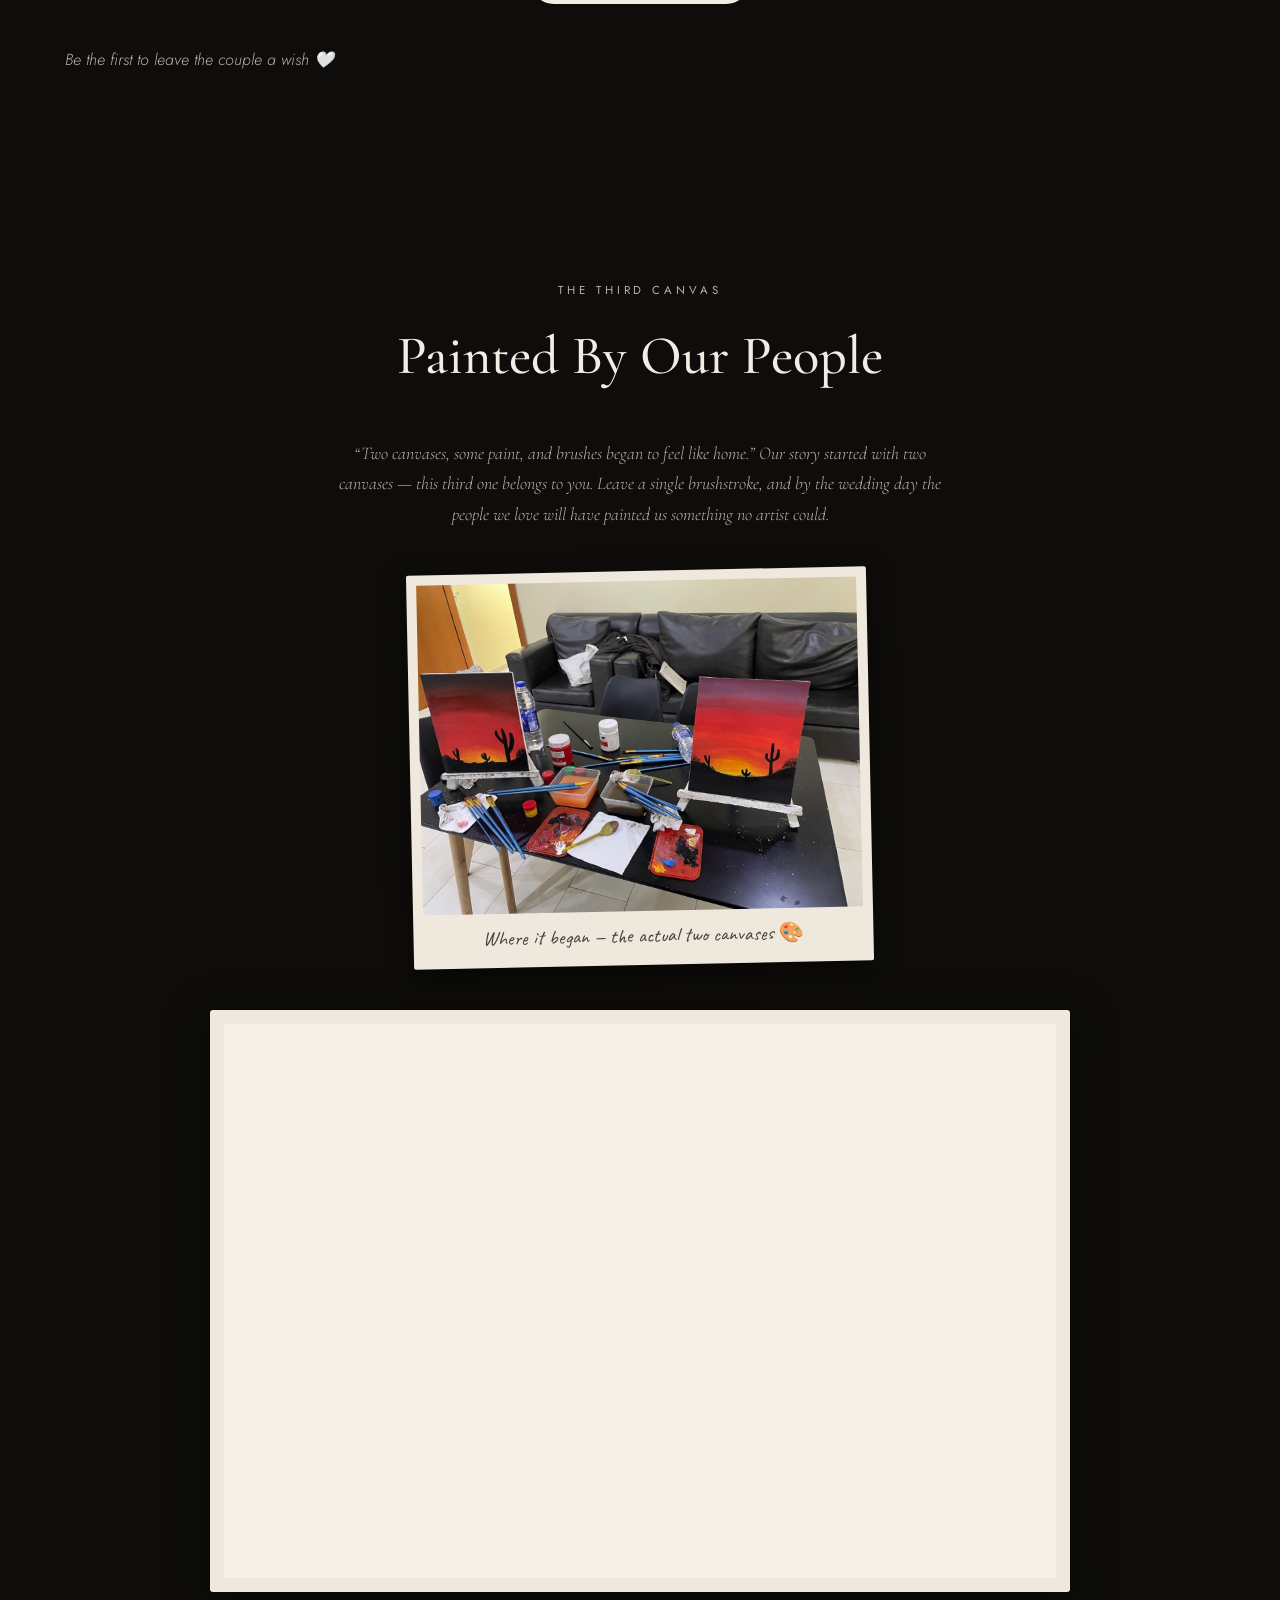
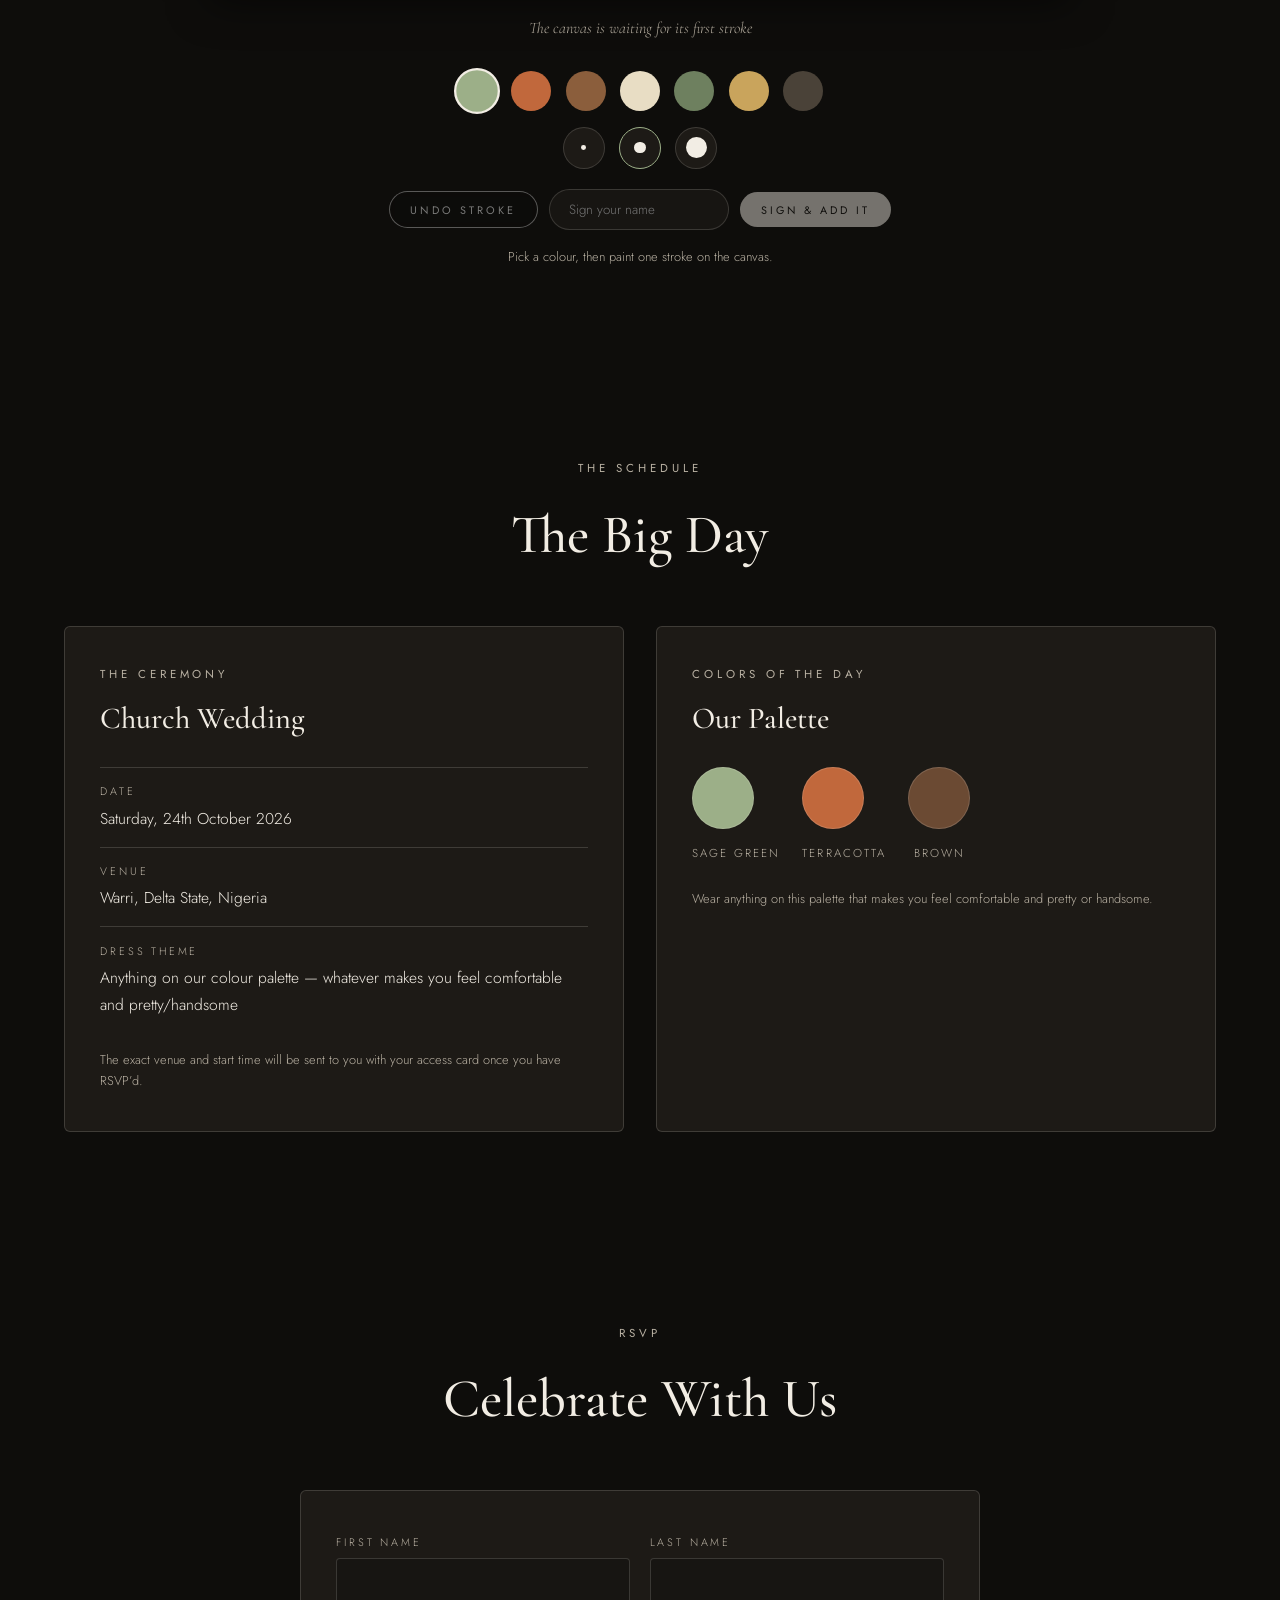
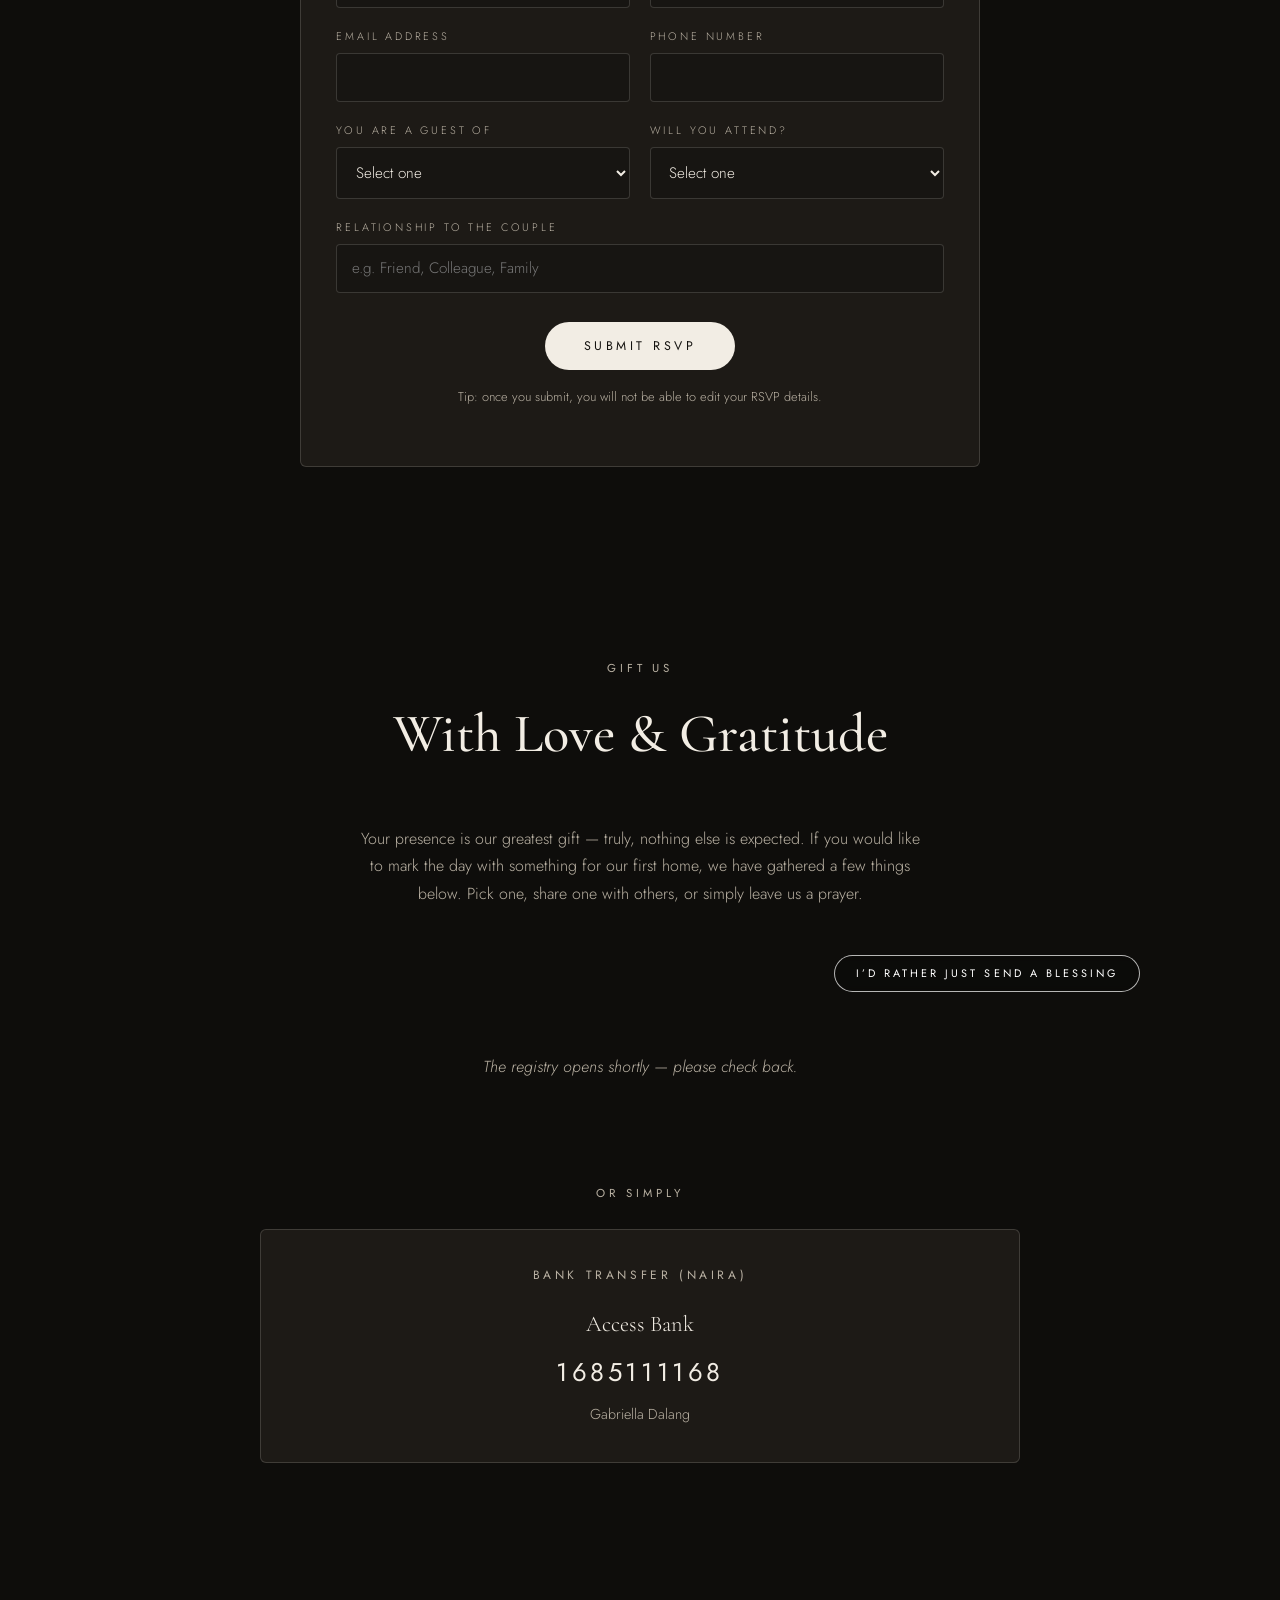
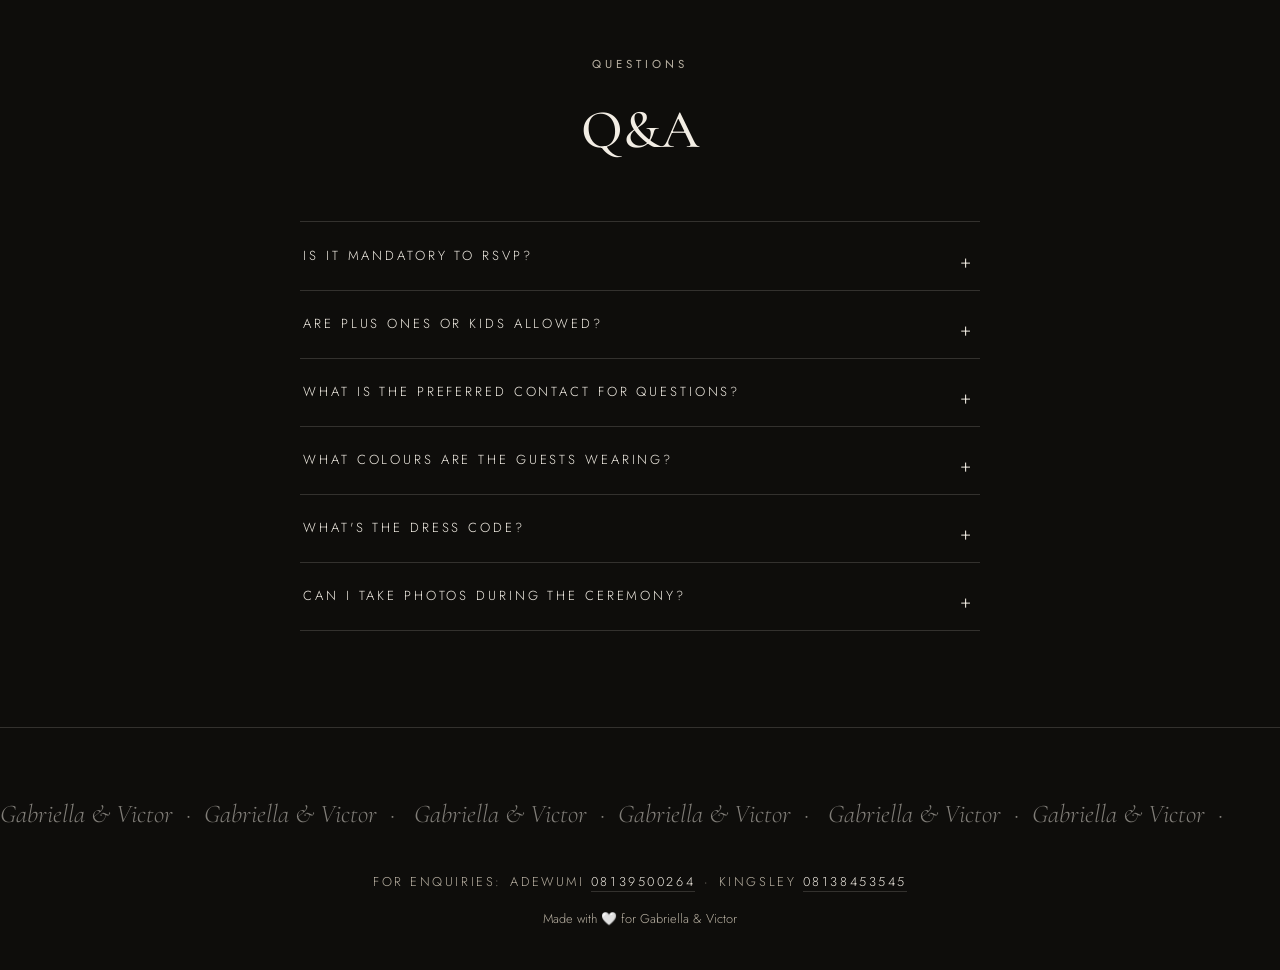
==== commit 46245844: "Add an RSVP tab to the admin so the couple can track the guest list RSVPs were landing in the Google" ====
--- a/index.html
+++ b/index.html
@@ -12,7 +12,7 @@
 <link rel="preconnect" href="https://fonts.gstatic.com" crossorigin>
 <link href="https://fonts.googleapis.com/css2?family=Cormorant+Garamond:ital,wght@0,400;0,500;0,600;1,400;1,500&family=Jost:wght@300;400;500&family=Caveat:wght@400;600&display=swap" rel="stylesheet">
 <!-- bump ?v= on both asset links whenever css/js change, so phones never serve stale copies -->
-<link rel="stylesheet" href="css/style.css?v=15">
+<link rel="stylesheet" href="css/style.css?v=16">
 <link rel="icon" href="data:image/svg+xml,<svg xmlns='http://www.w3.org/2000/svg' viewBox='0 0 100 100'><text y='0.9em' font-size='90'>🤍</text></svg>">
 </head>
 <body class="no-scroll">
@@ -387,8 +387,8 @@
   <button class="lightbox-next" id="lightboxNext" aria-label="Next">&#8250;</button>
 </div>
 
-<script src="js/config.js?v=15"></script>
-<script src="js/canvas-export.js?v=15"></script>
-<script src="js/main.js?v=15"></script>
+<script src="js/config.js?v=16"></script>
+<script src="js/canvas-export.js?v=16"></script>
+<script src="js/main.js?v=16"></script>
 </body>
 </html>
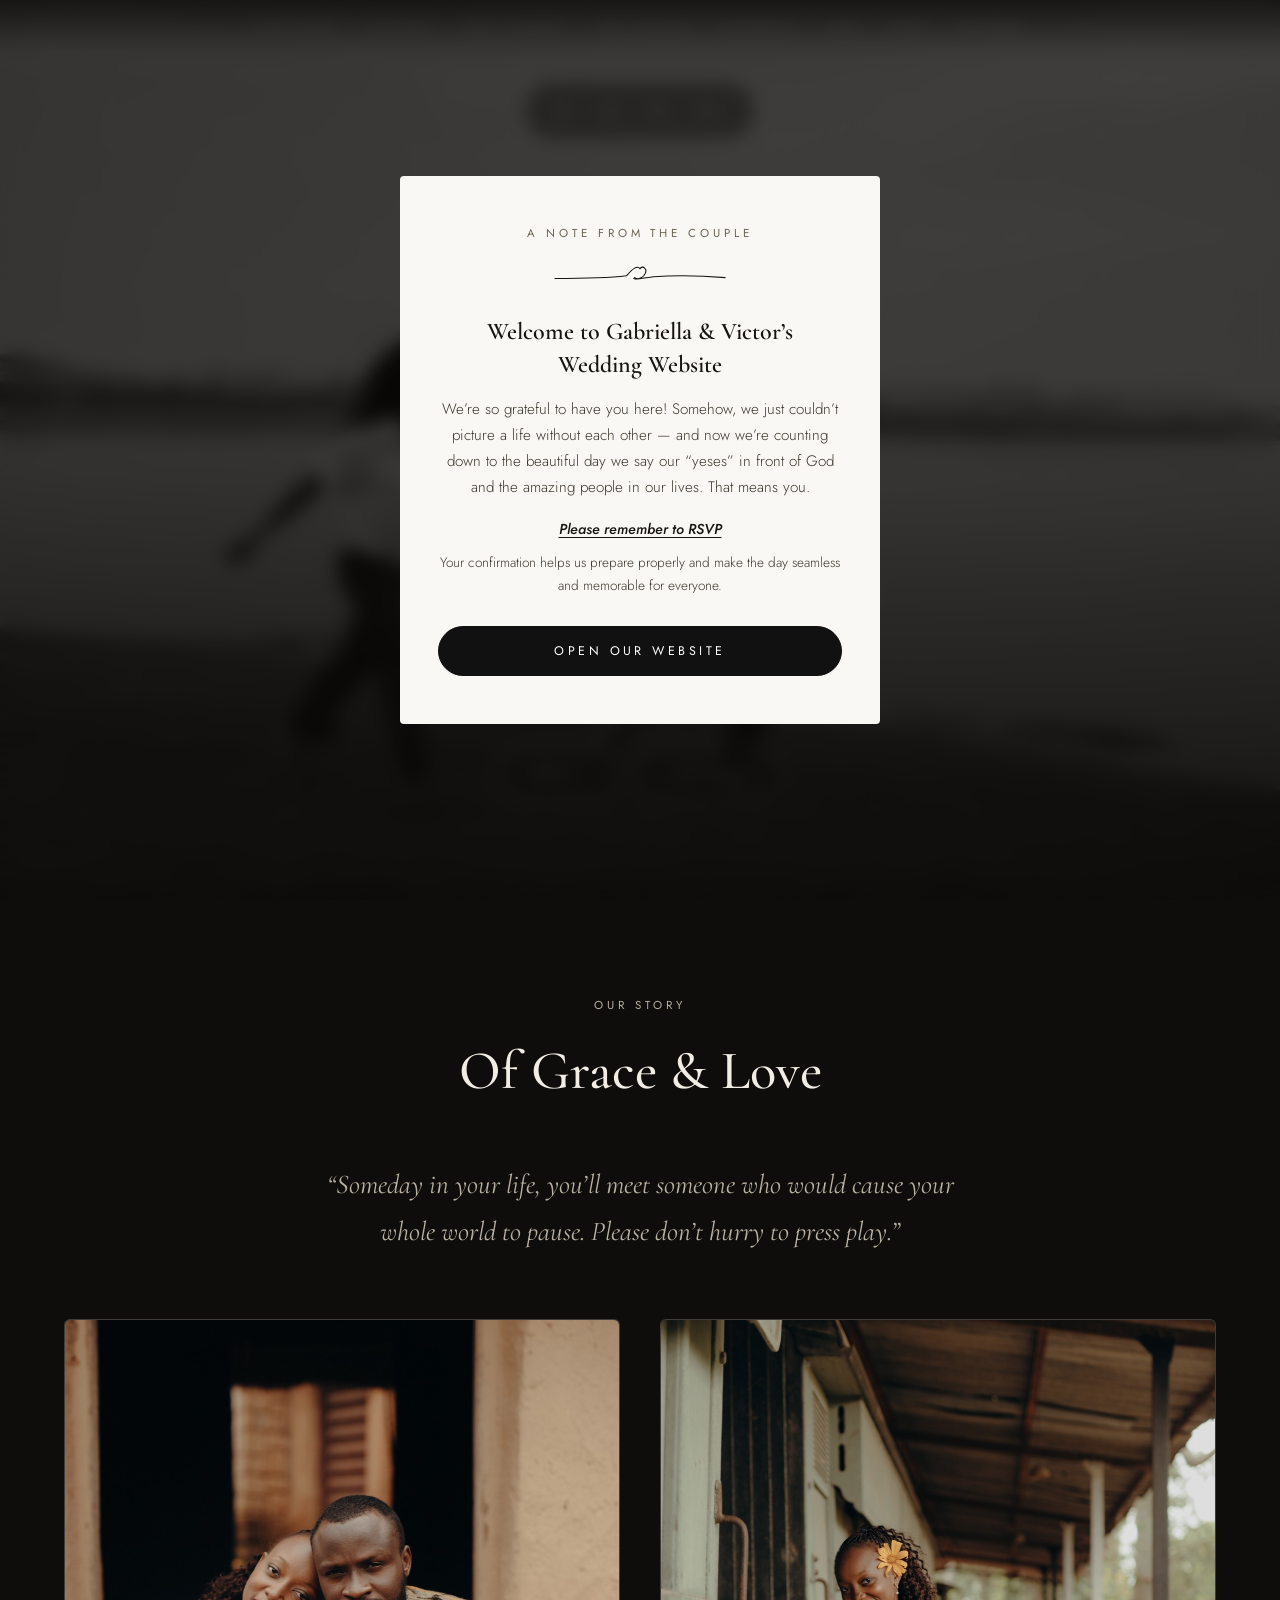
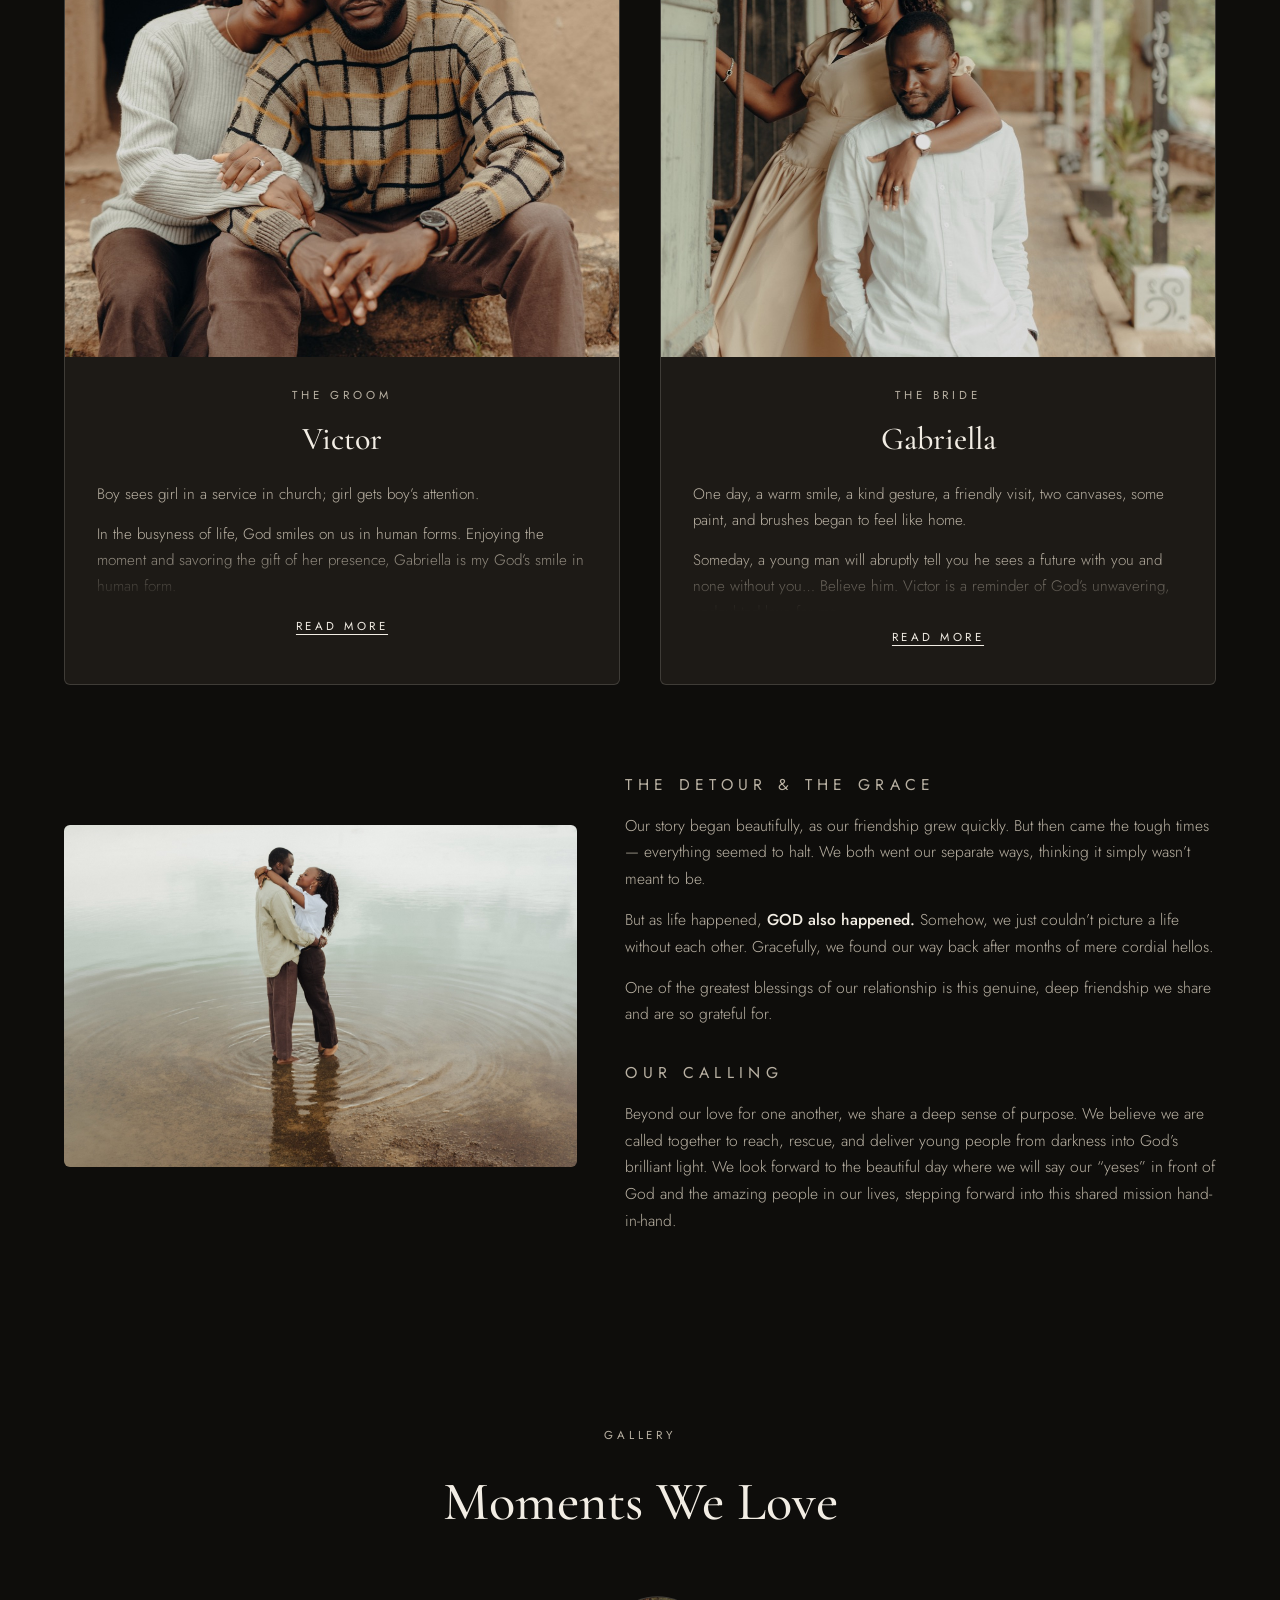
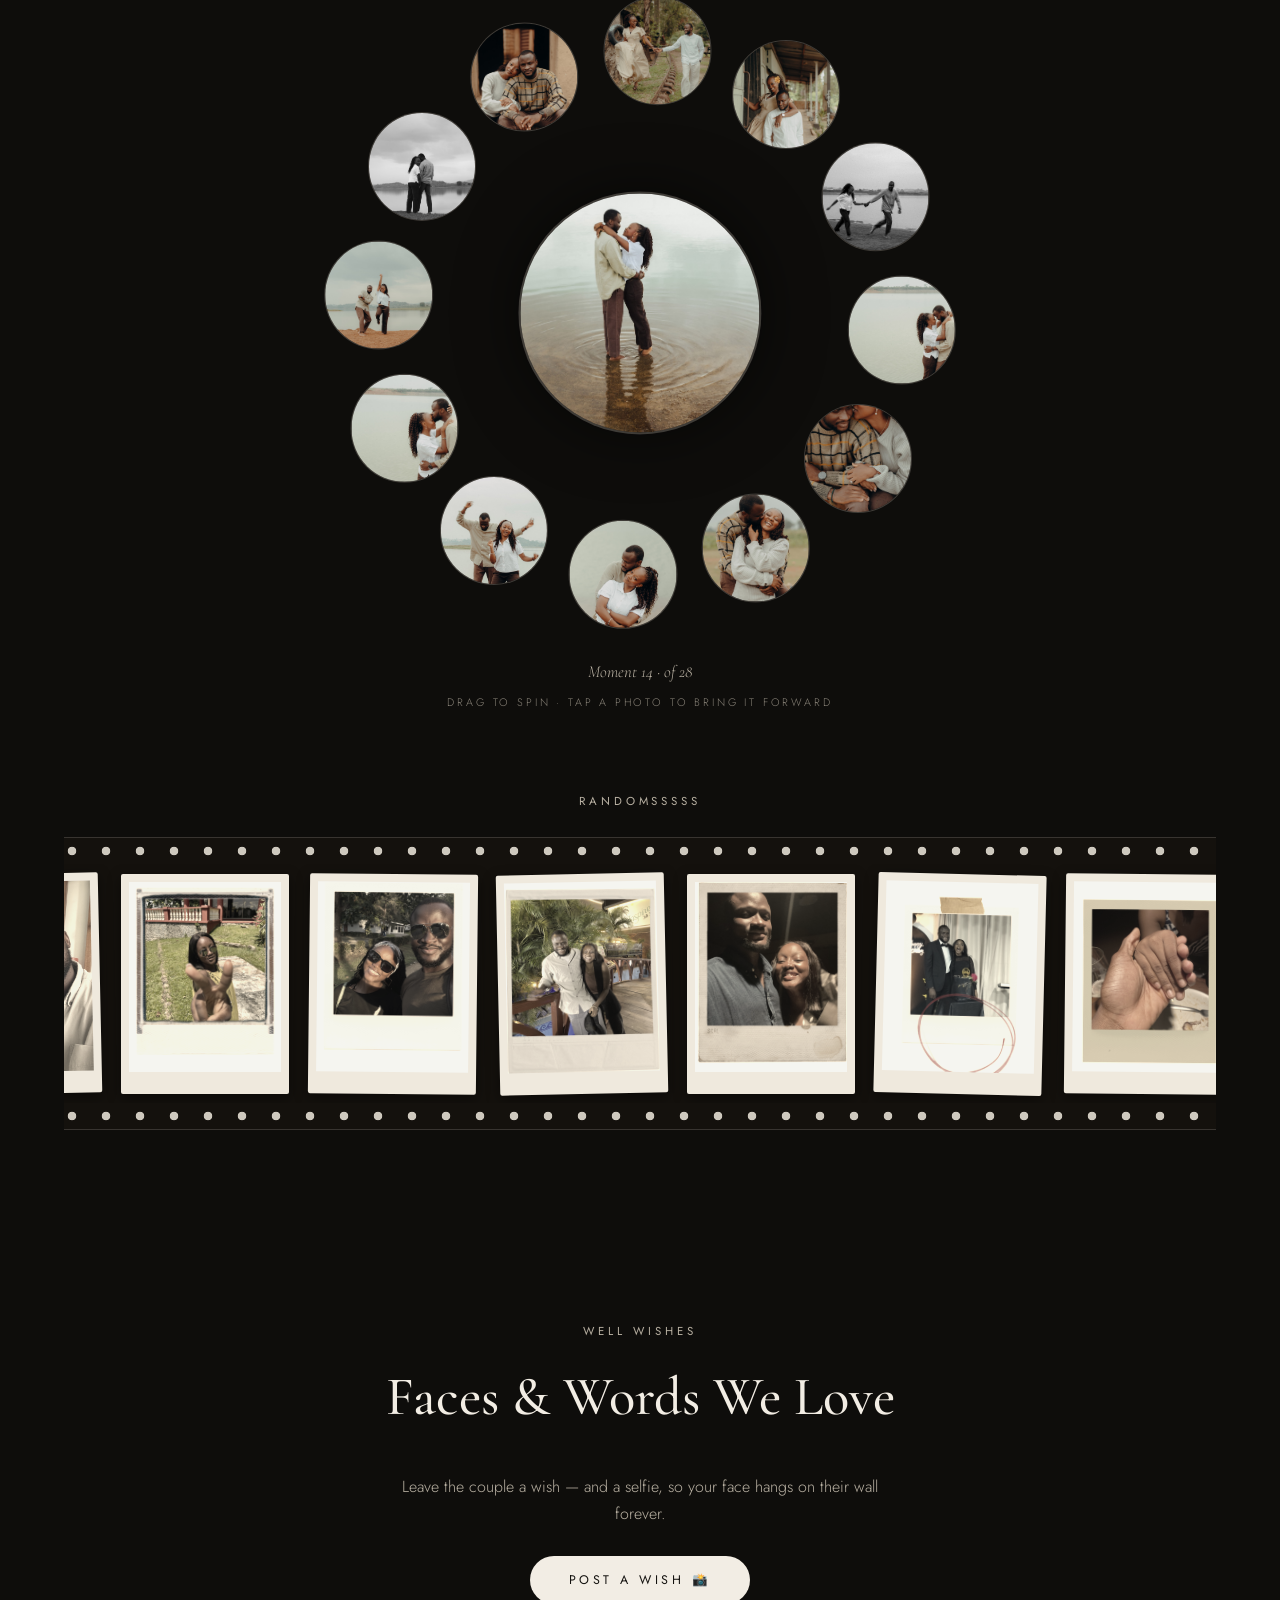
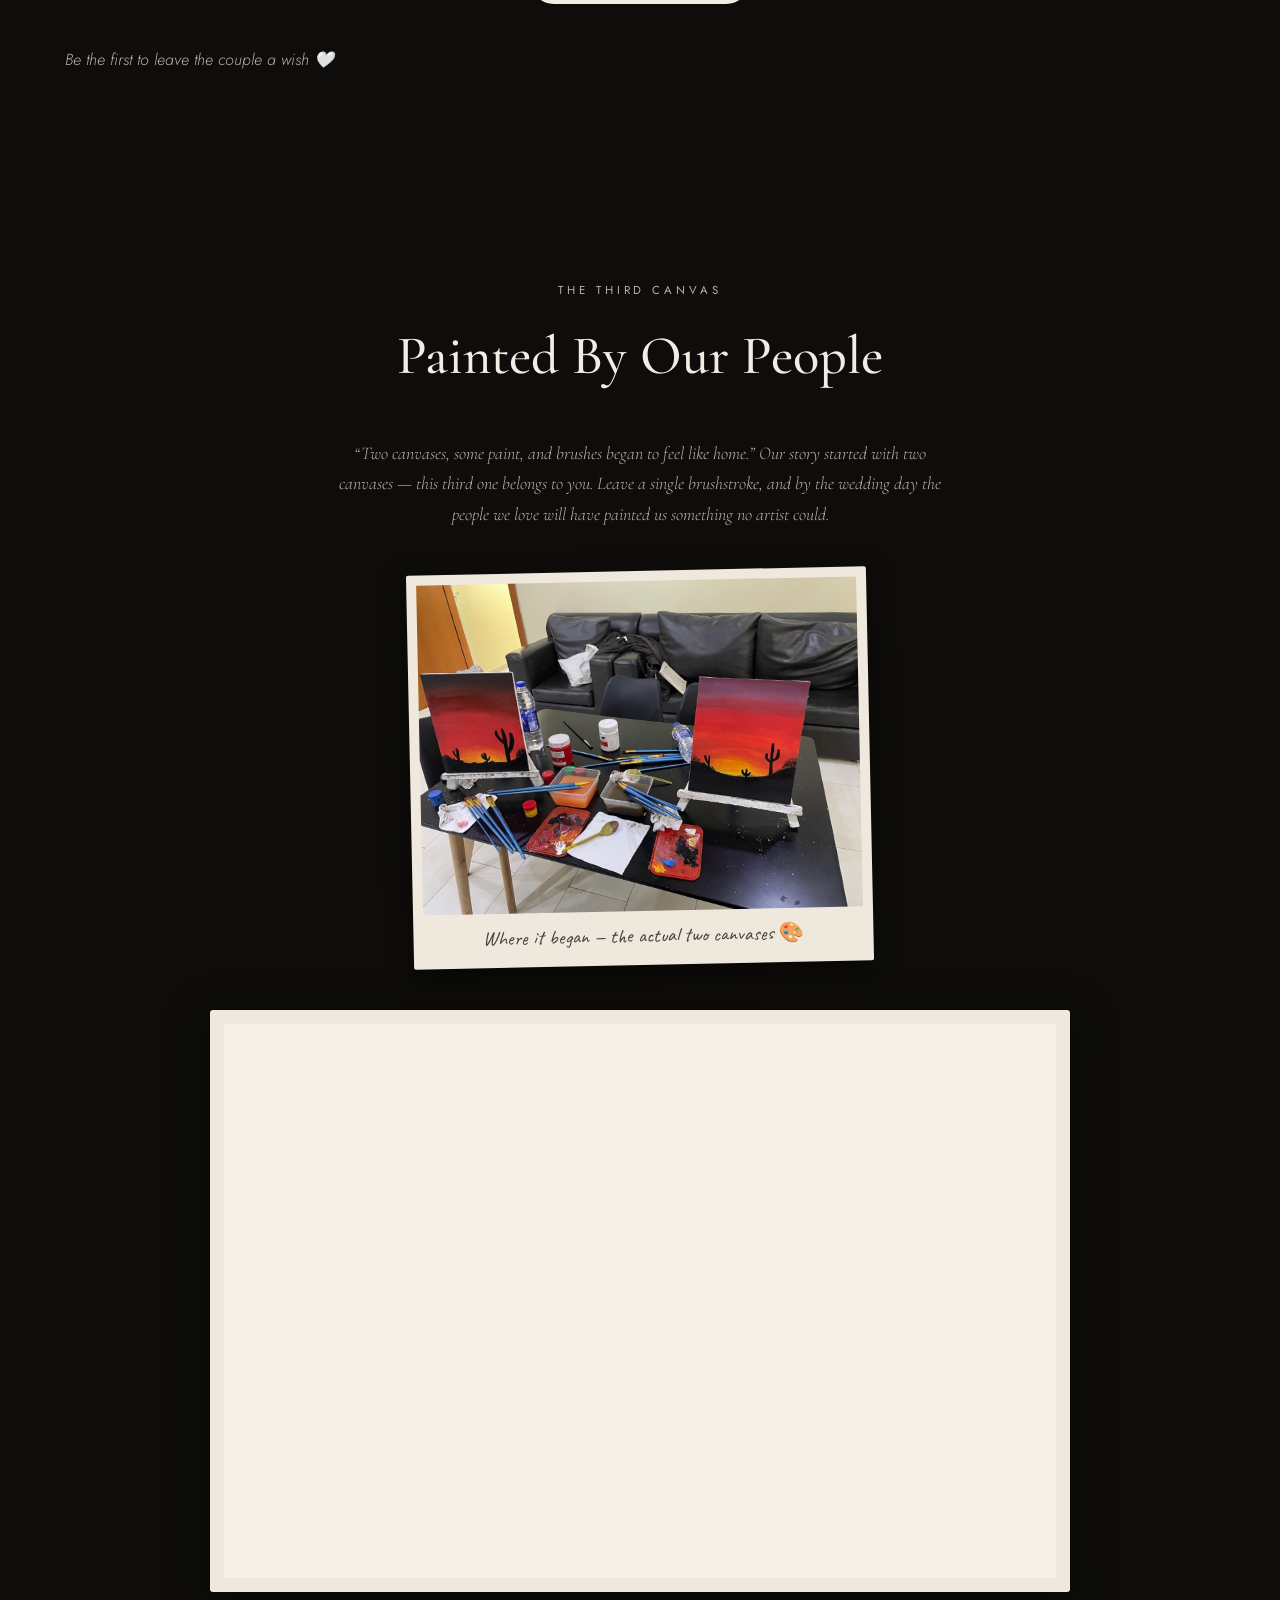
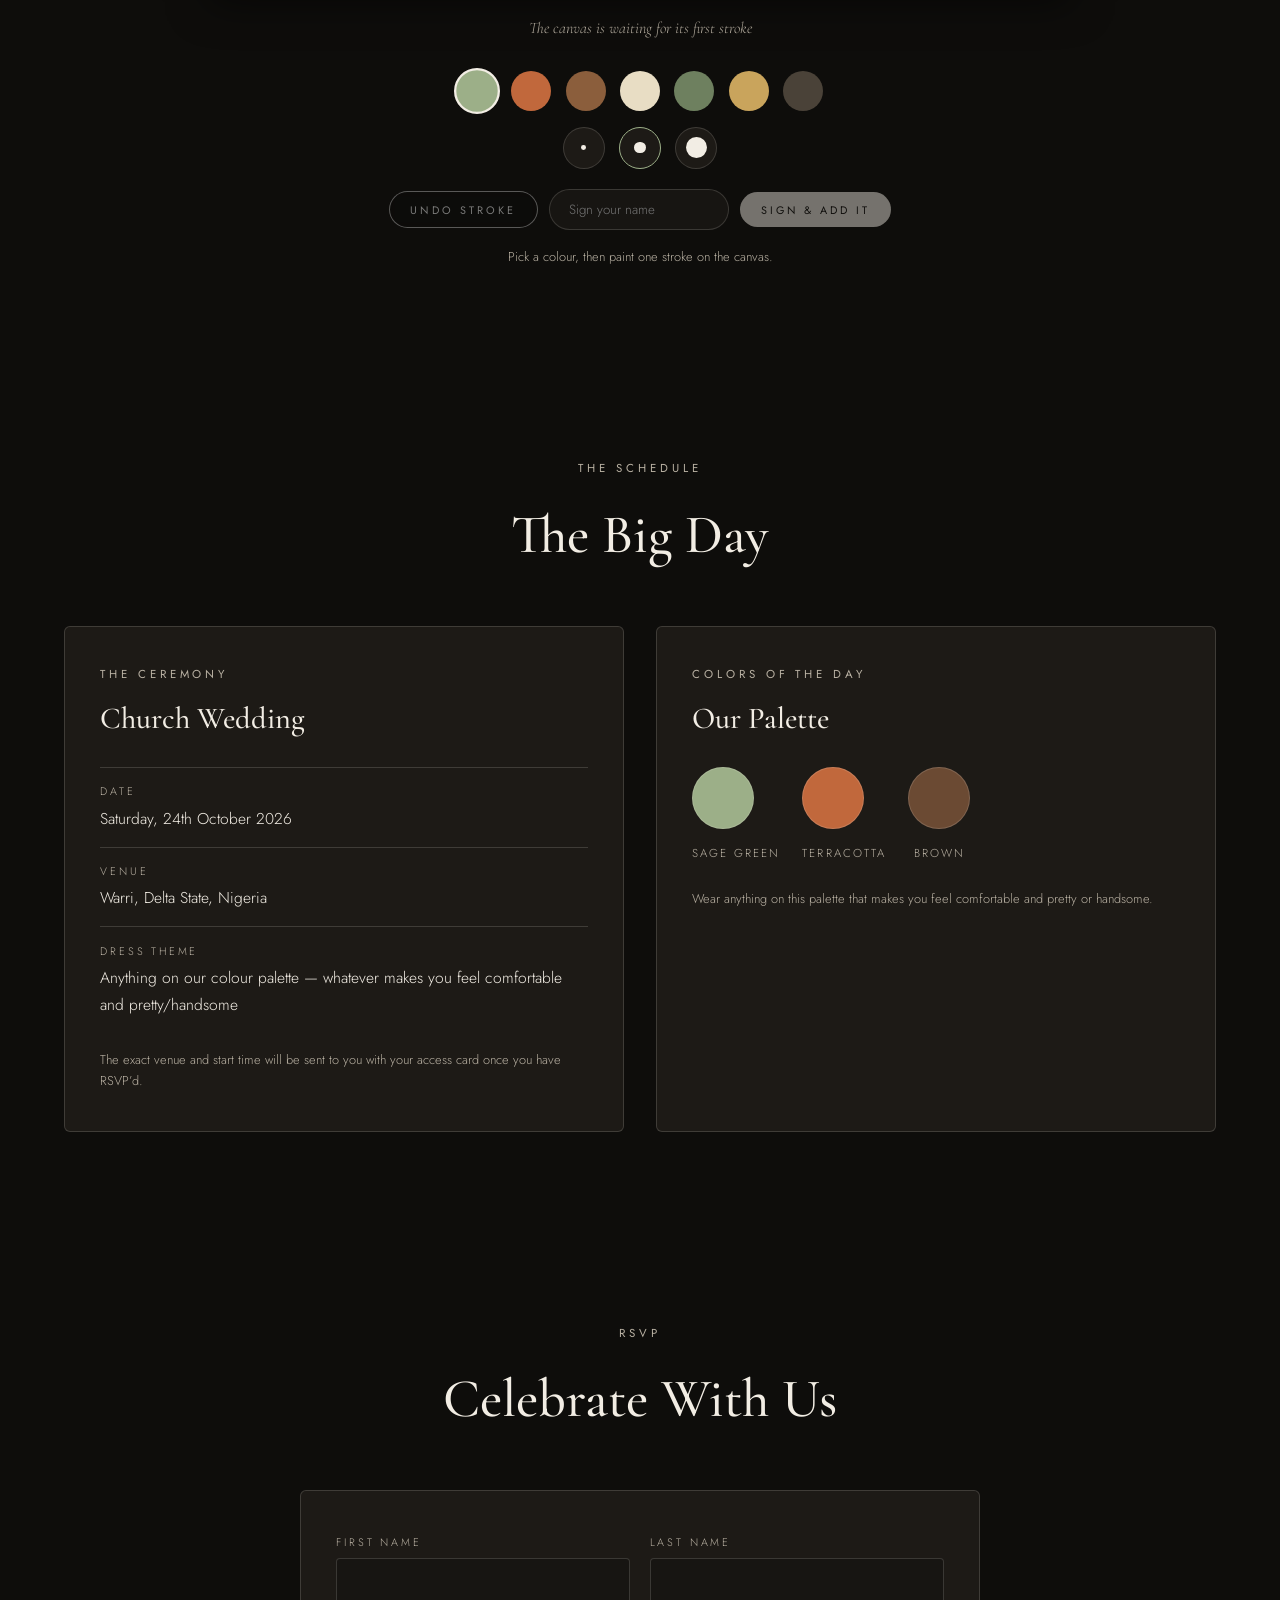
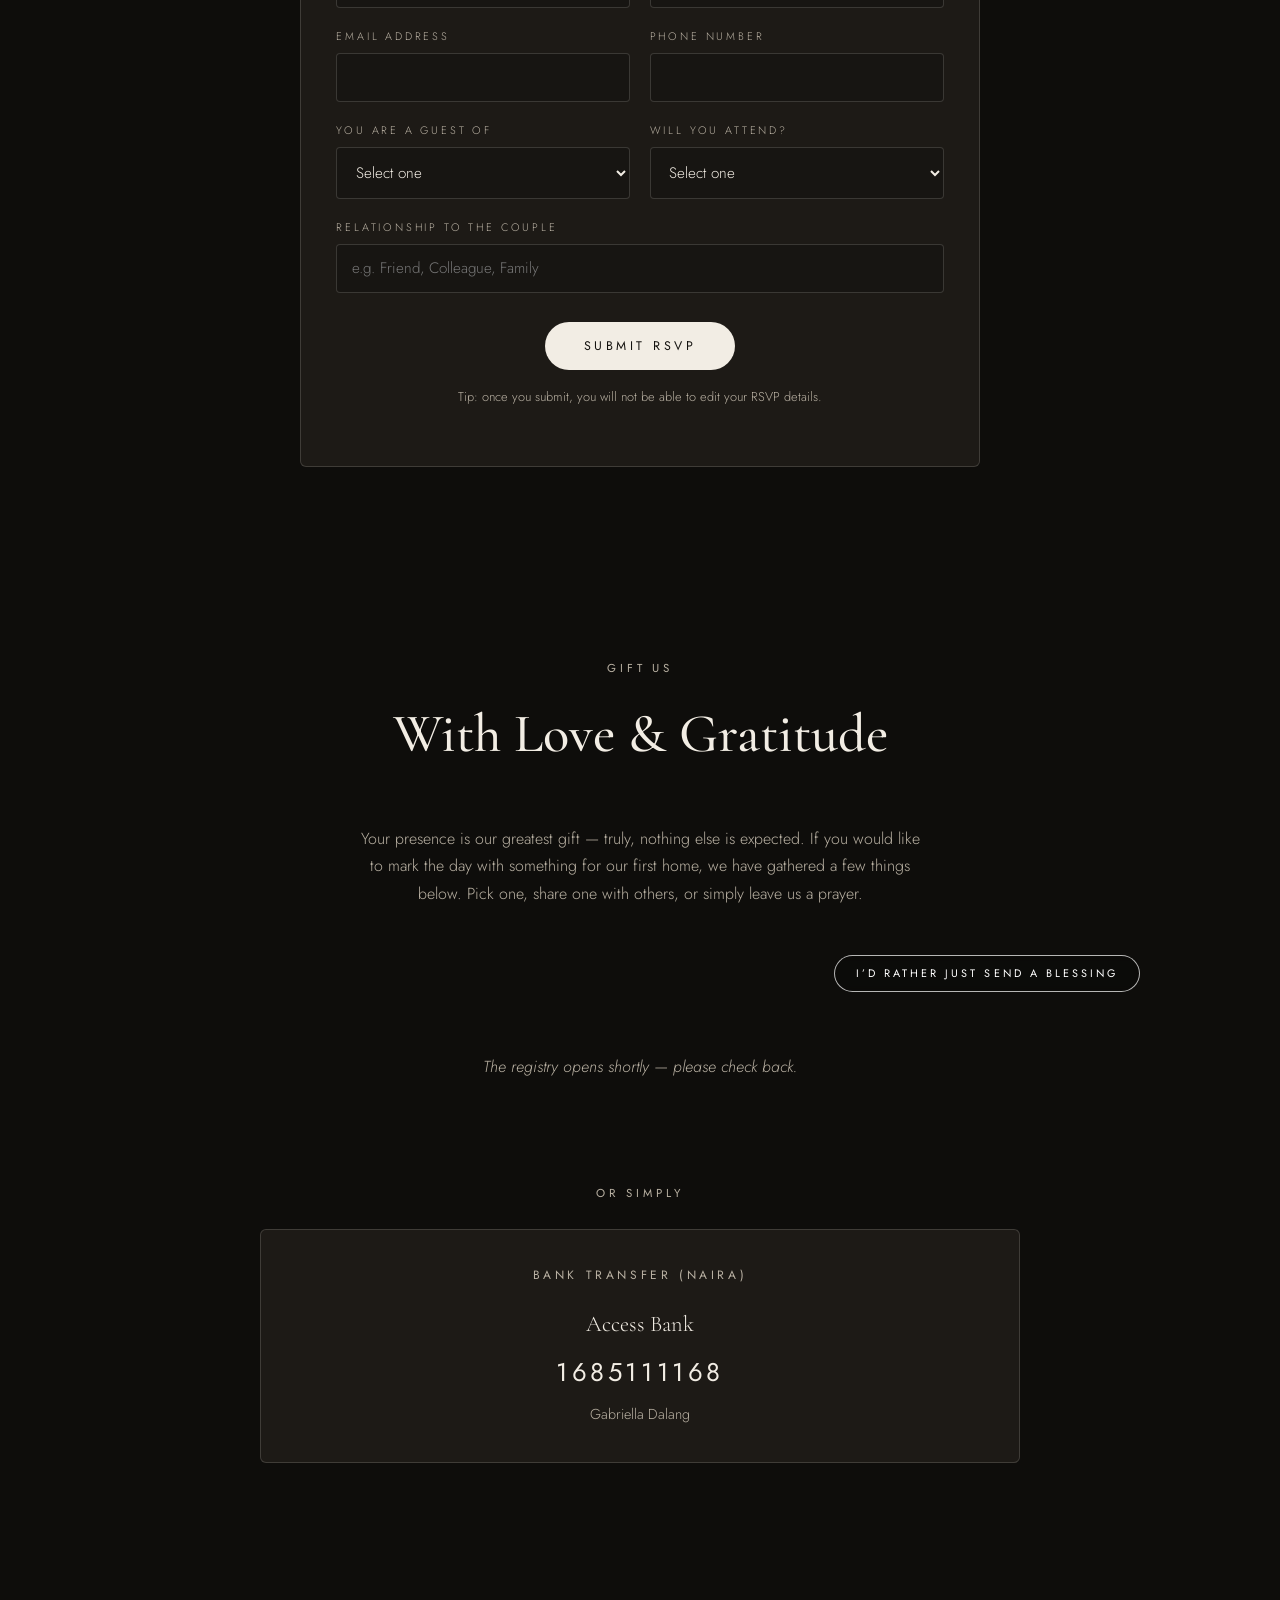
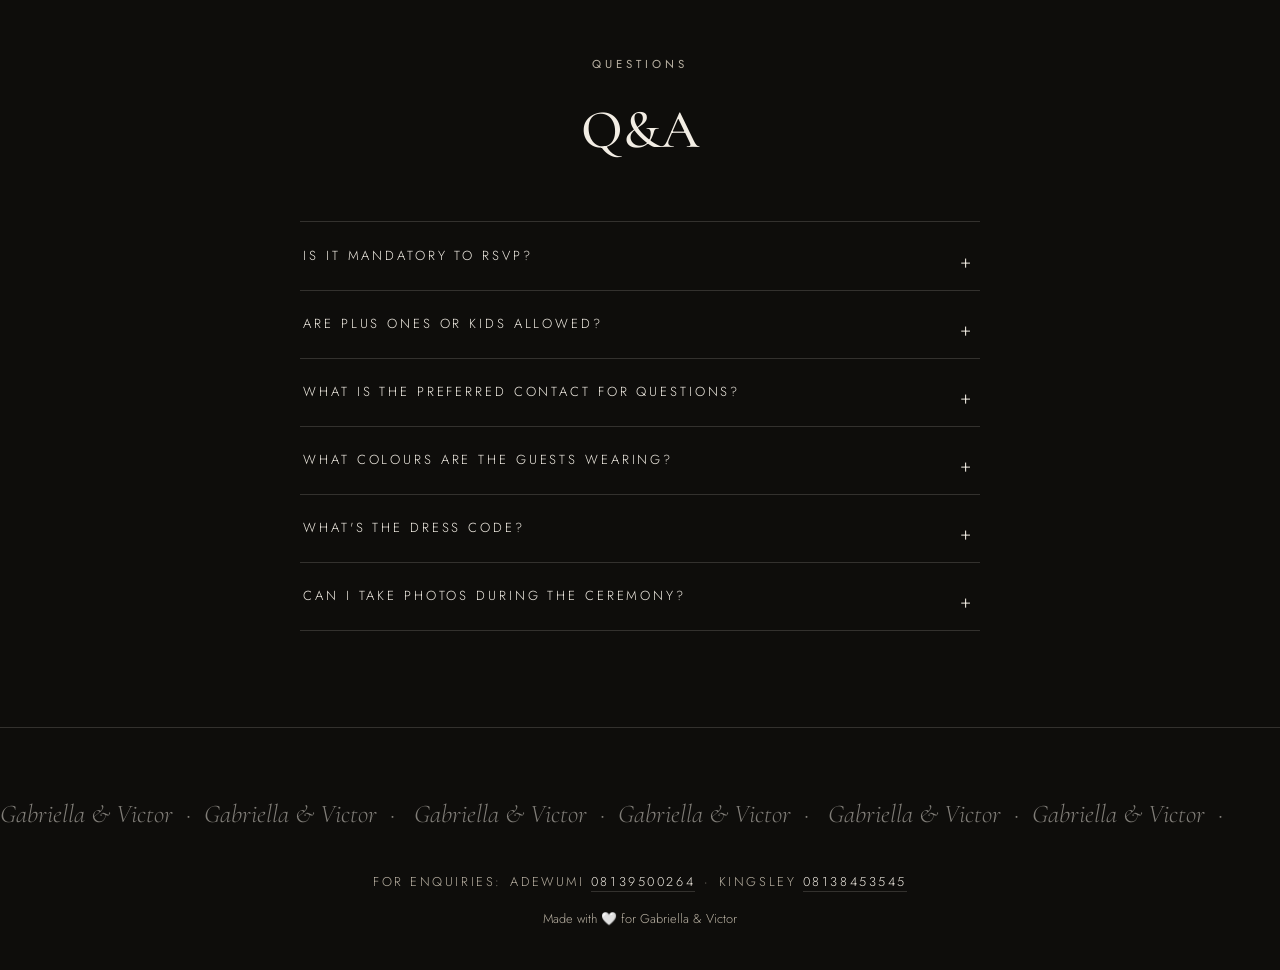
==== commit 22f2b508: "Collapse the admin tabs behind a menu on mobile Six tabs with labels like "Ordered & received" wrapp" ====
--- a/index.html
+++ b/index.html
@@ -12,7 +12,7 @@
 <link rel="preconnect" href="https://fonts.gstatic.com" crossorigin>
 <link href="https://fonts.googleapis.com/css2?family=Cormorant+Garamond:ital,wght@0,400;0,500;0,600;1,400;1,500&family=Jost:wght@300;400;500&family=Caveat:wght@400;600&display=swap" rel="stylesheet">
 <!-- bump ?v= on both asset links whenever css/js change, so phones never serve stale copies -->
-<link rel="stylesheet" href="css/style.css?v=16">
+<link rel="stylesheet" href="css/style.css?v=18">
 <link rel="icon" href="data:image/svg+xml,<svg xmlns='http://www.w3.org/2000/svg' viewBox='0 0 100 100'><text y='0.9em' font-size='90'>🤍</text></svg>">
 </head>
 <body class="no-scroll">
@@ -387,8 +387,8 @@
   <button class="lightbox-next" id="lightboxNext" aria-label="Next">&#8250;</button>
 </div>
 
-<script src="js/config.js?v=16"></script>
-<script src="js/canvas-export.js?v=16"></script>
-<script src="js/main.js?v=16"></script>
+<script src="js/config.js?v=18"></script>
+<script src="js/canvas-export.js?v=18"></script>
+<script src="js/main.js?v=18"></script>
 </body>
 </html>
--- a/css/style.css
+++ b/css/style.css
@@ -679,3 +679,5 @@
 }
 .gift-mailnote strong { display: block; color: var(--ink); font-weight: 400; margin-bottom: 0.3rem; }
 .gift-mailnote .gm-spam { color: var(--sage); }
+.card-form.form-closed { opacity: 0.6; }
+.card-form.form-closed .btn { cursor: not-allowed; }
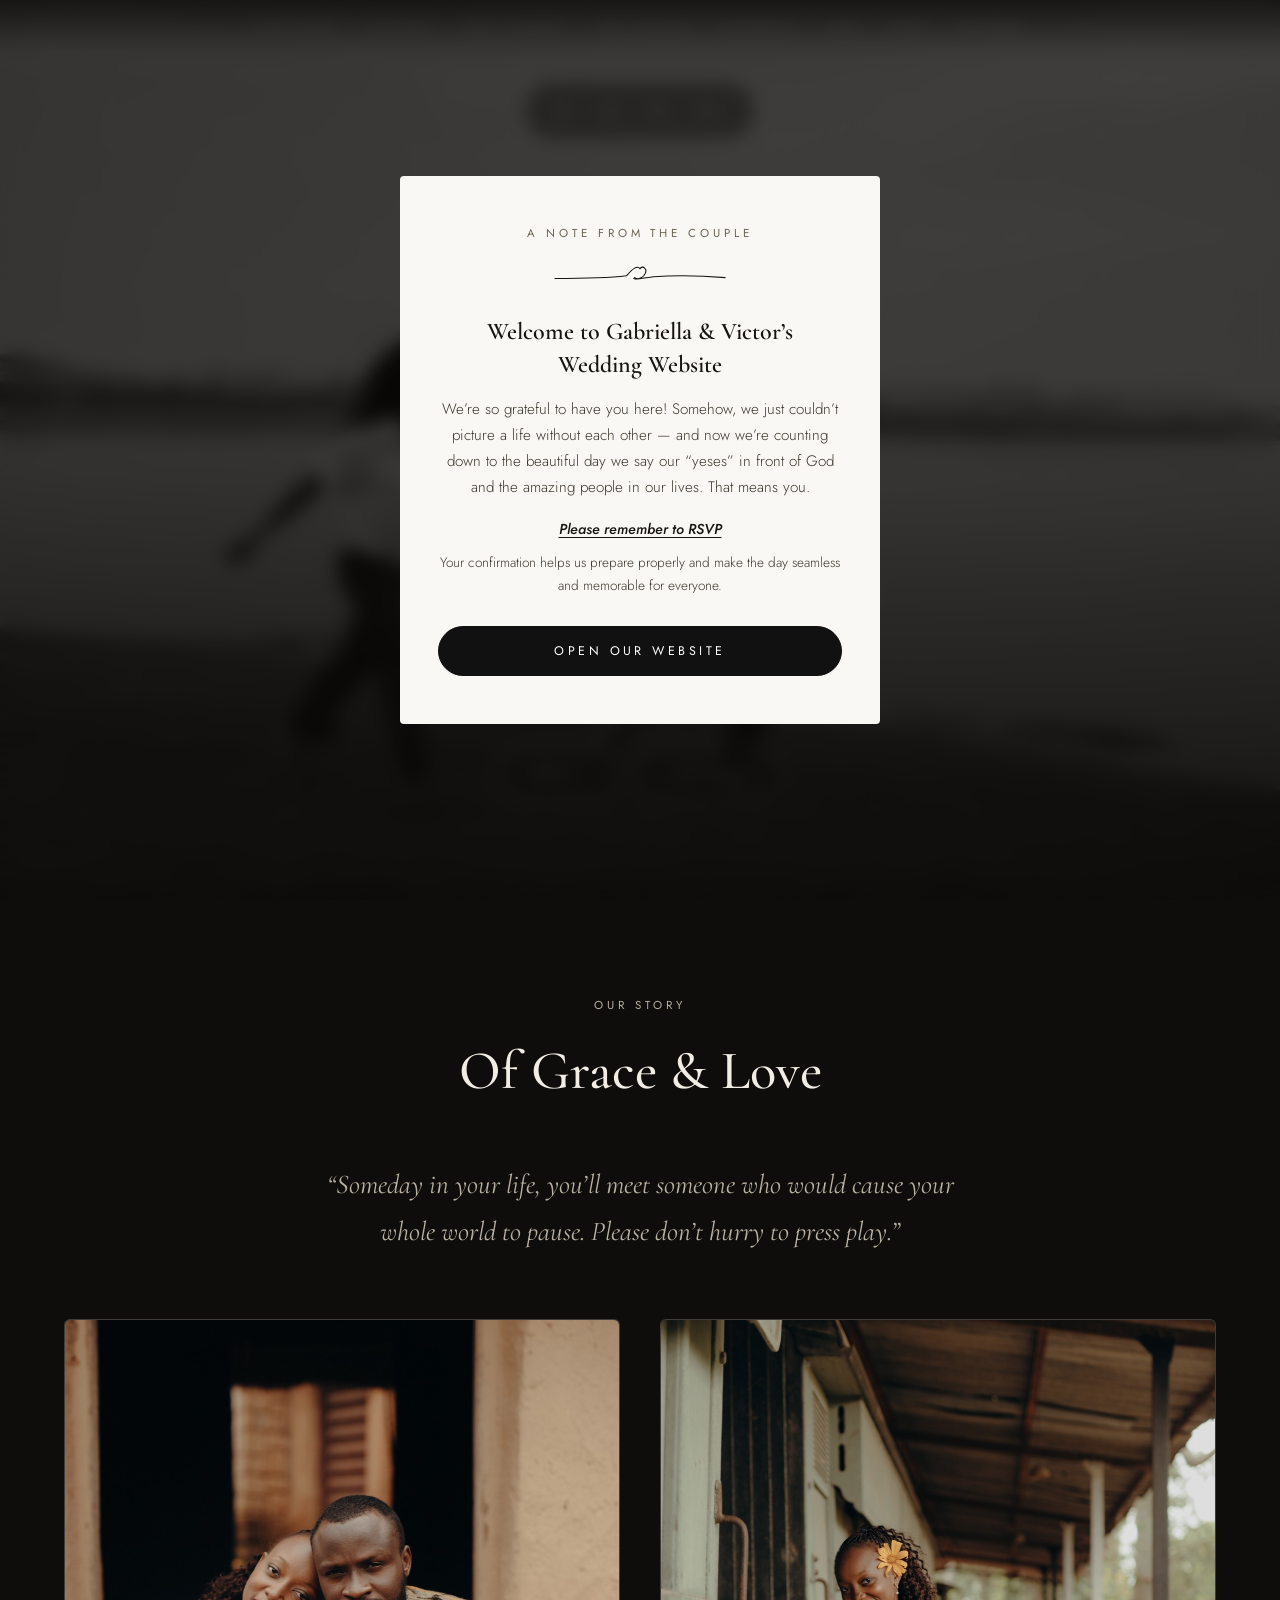
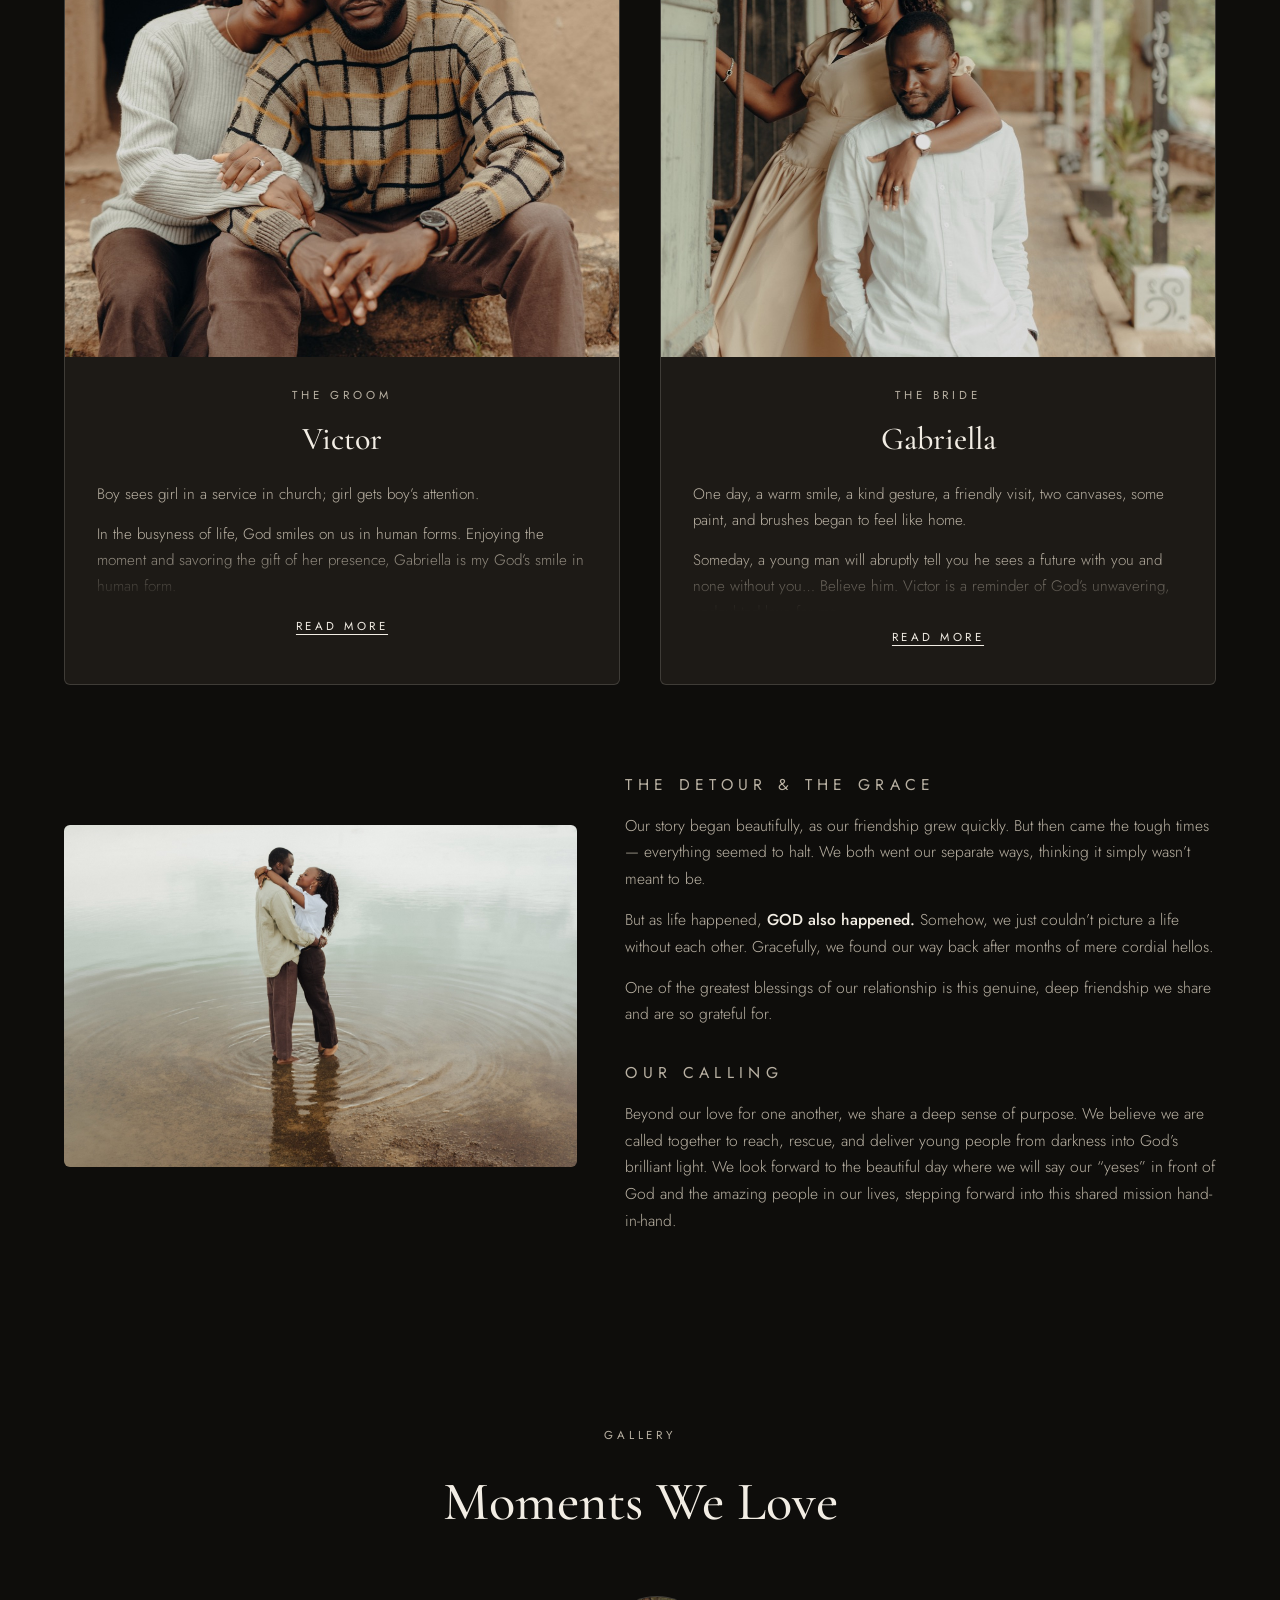
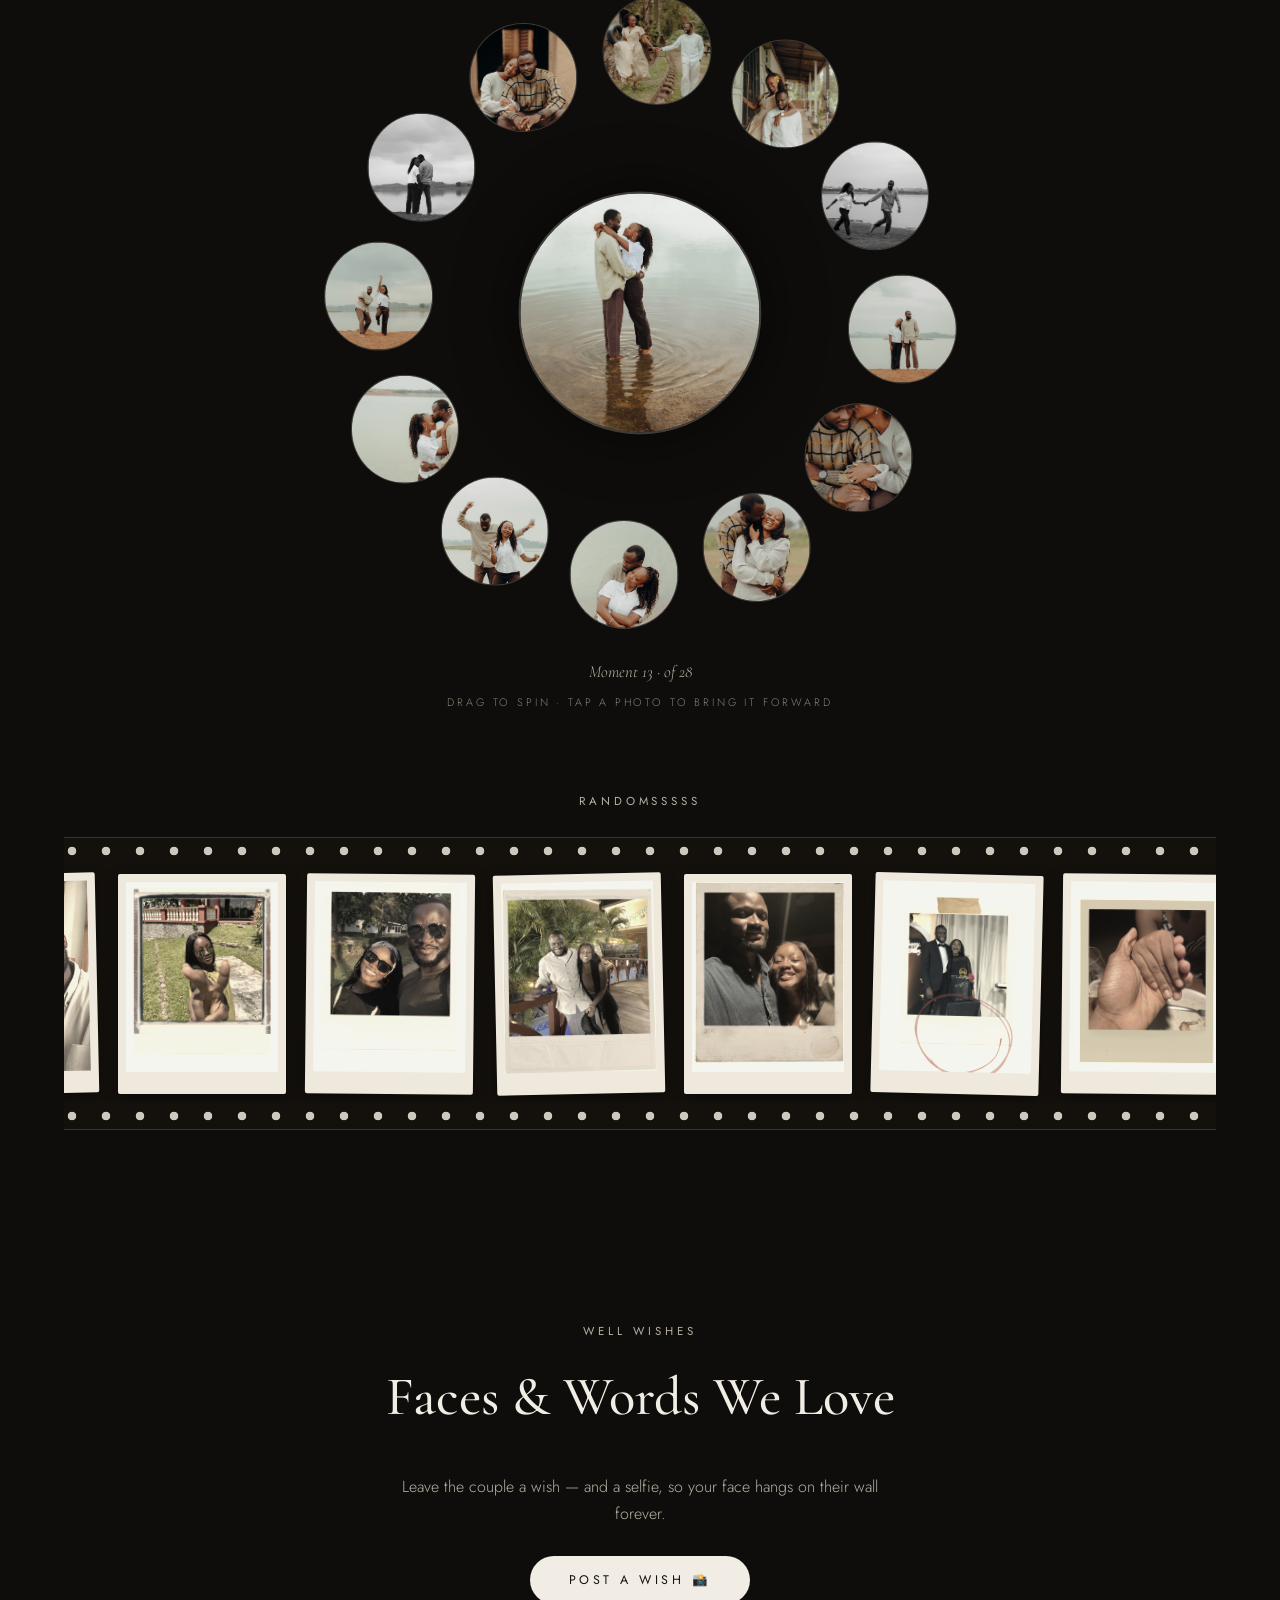
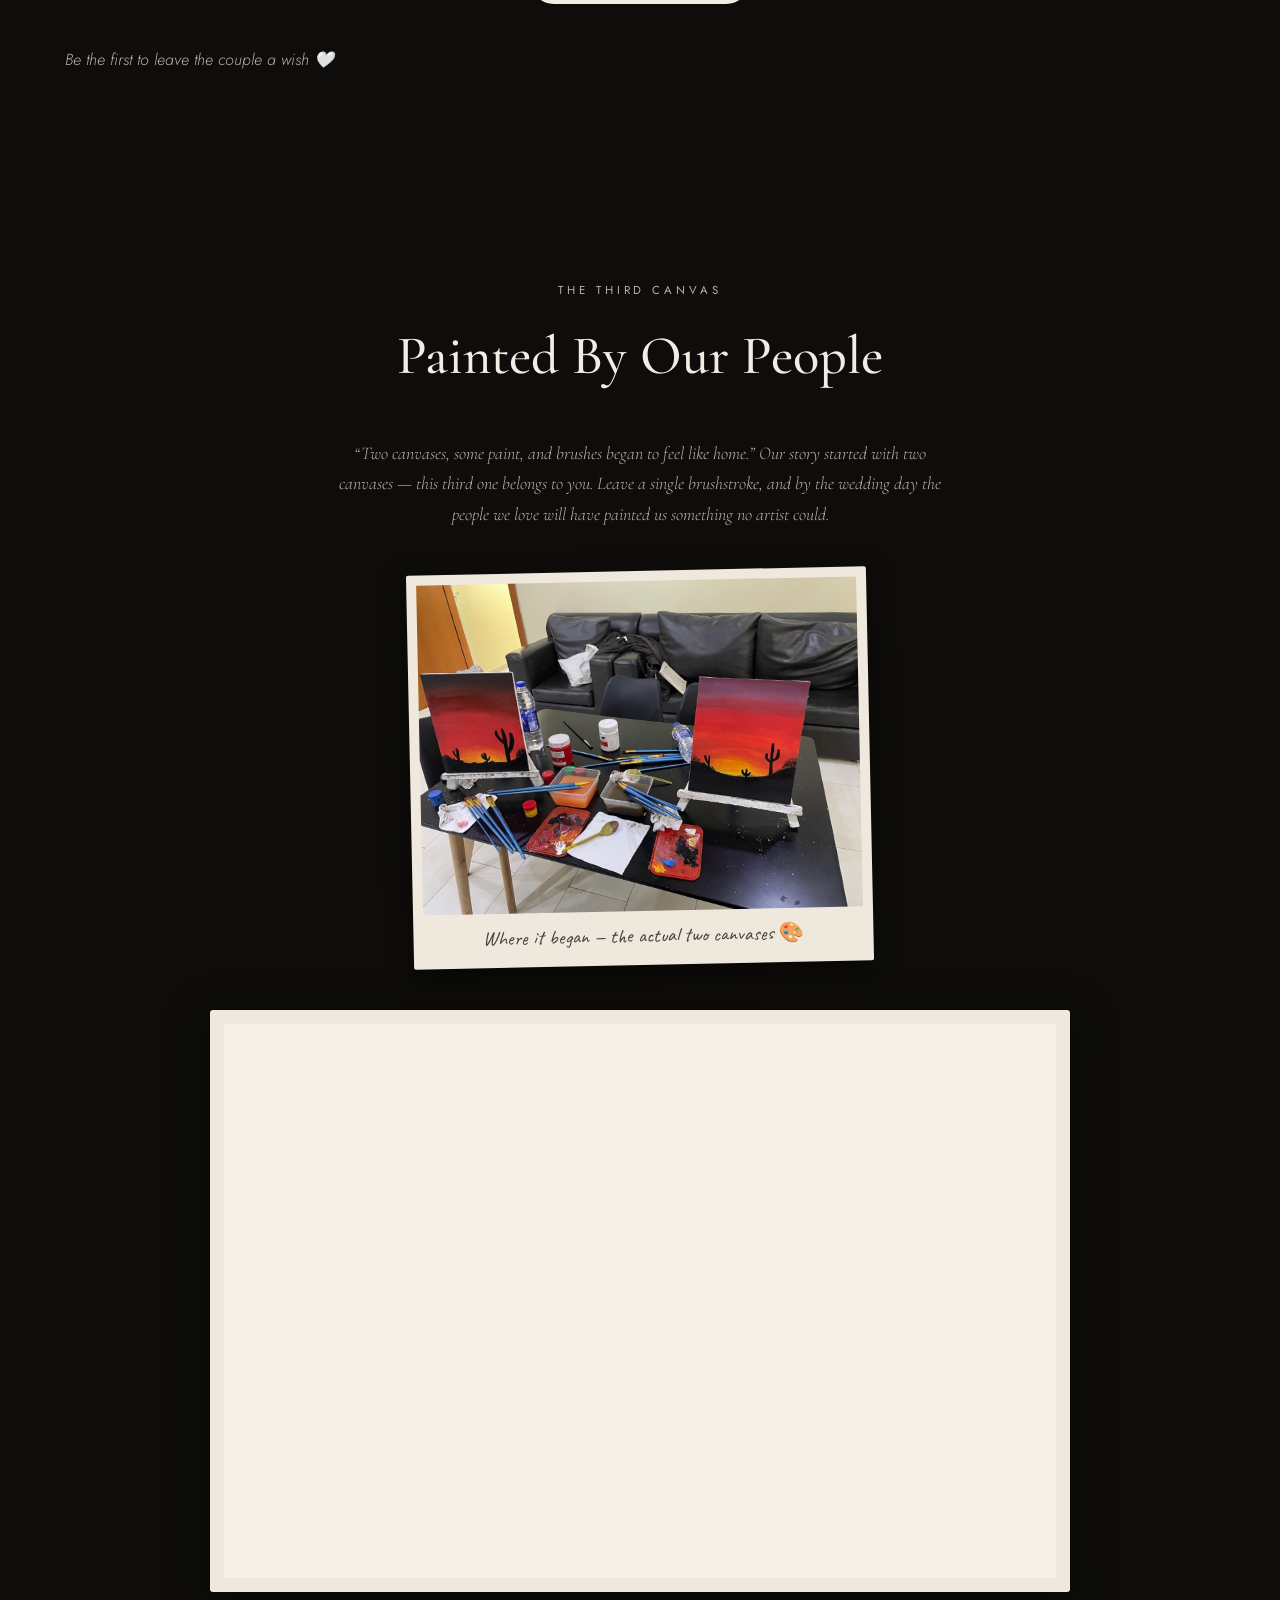
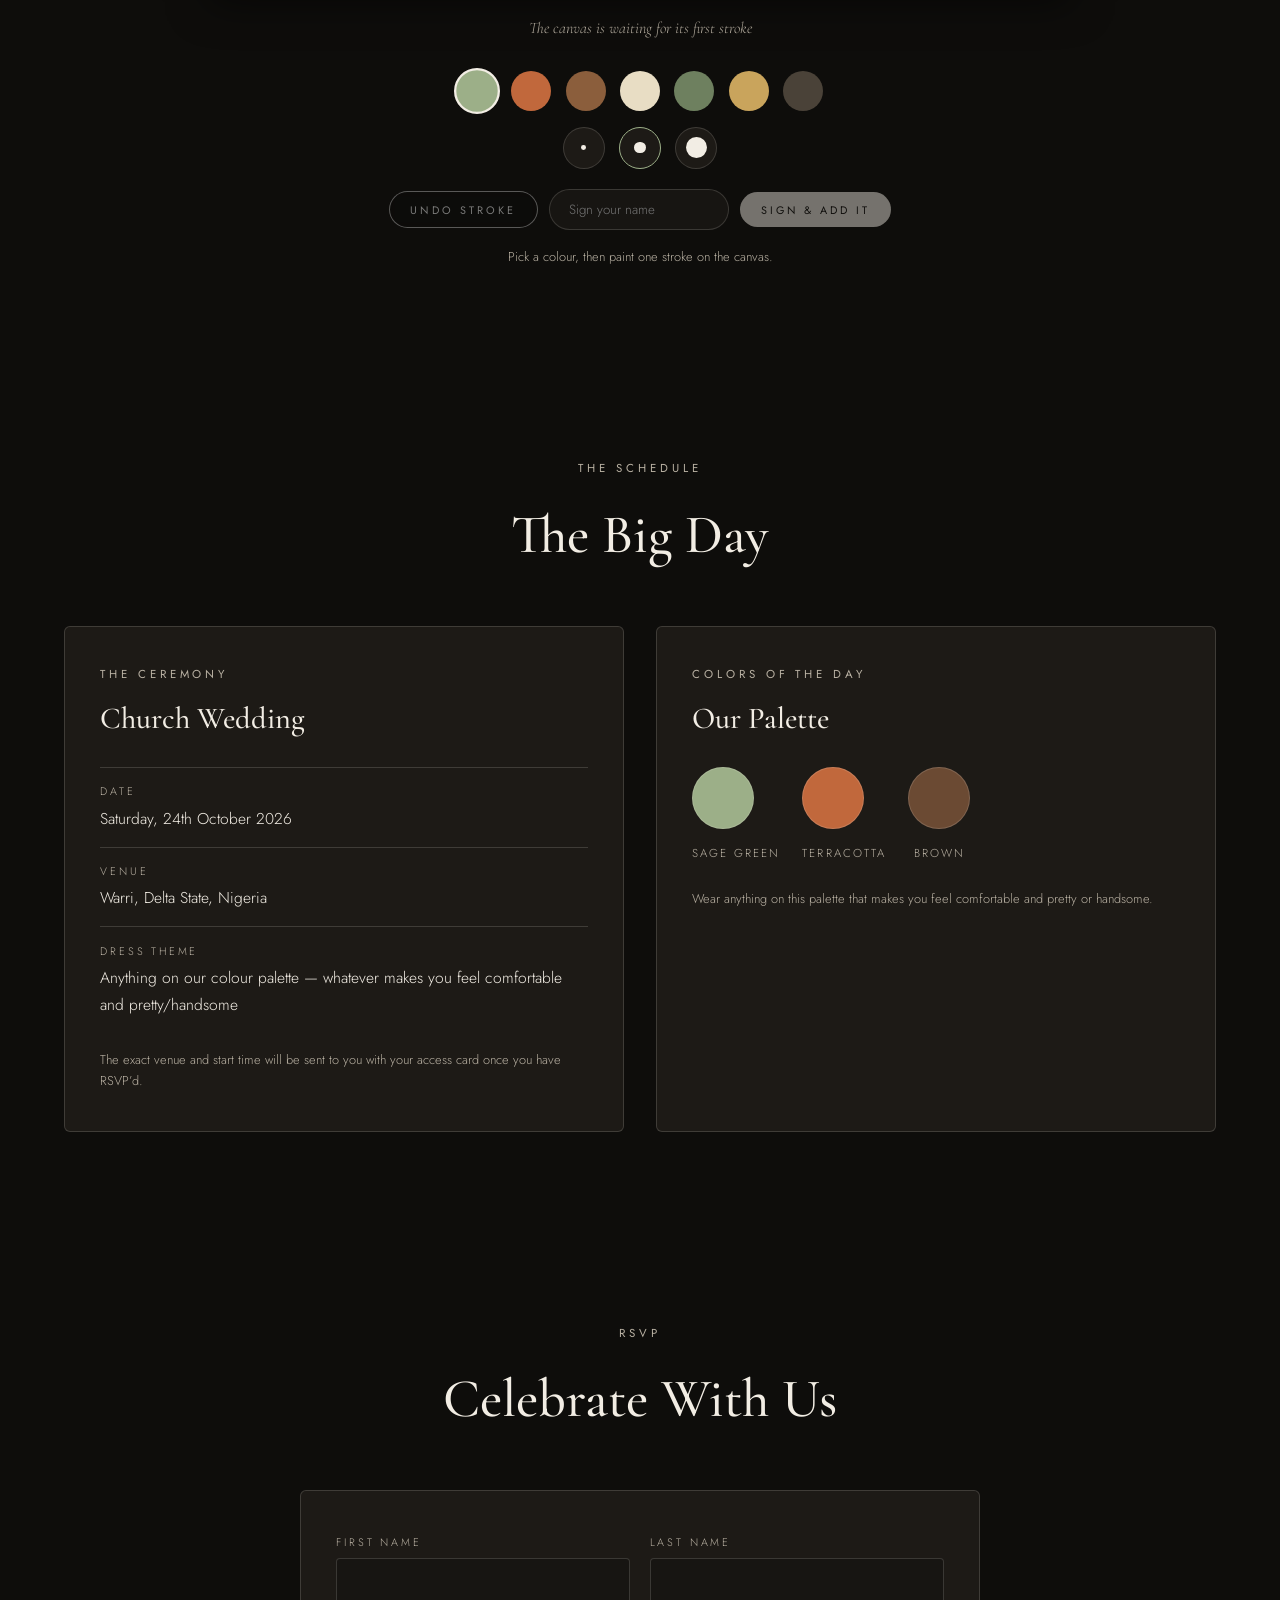
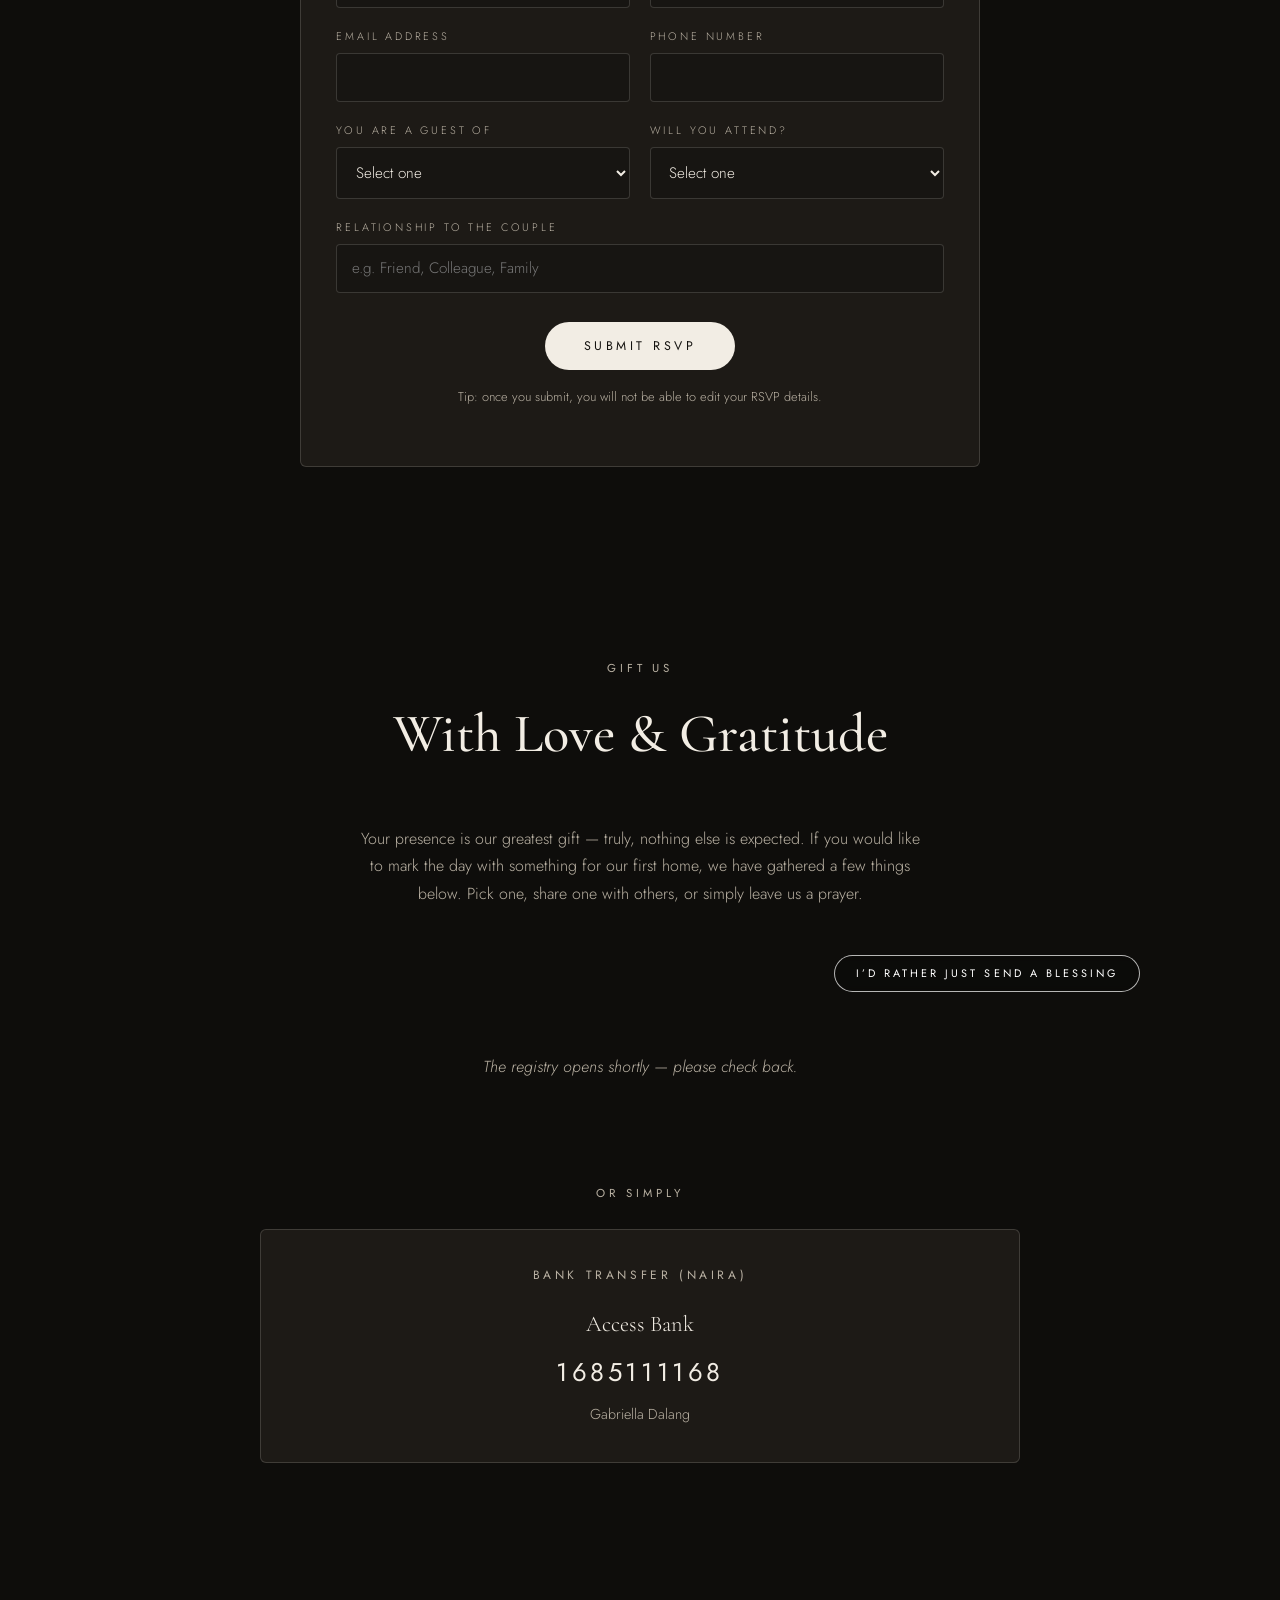
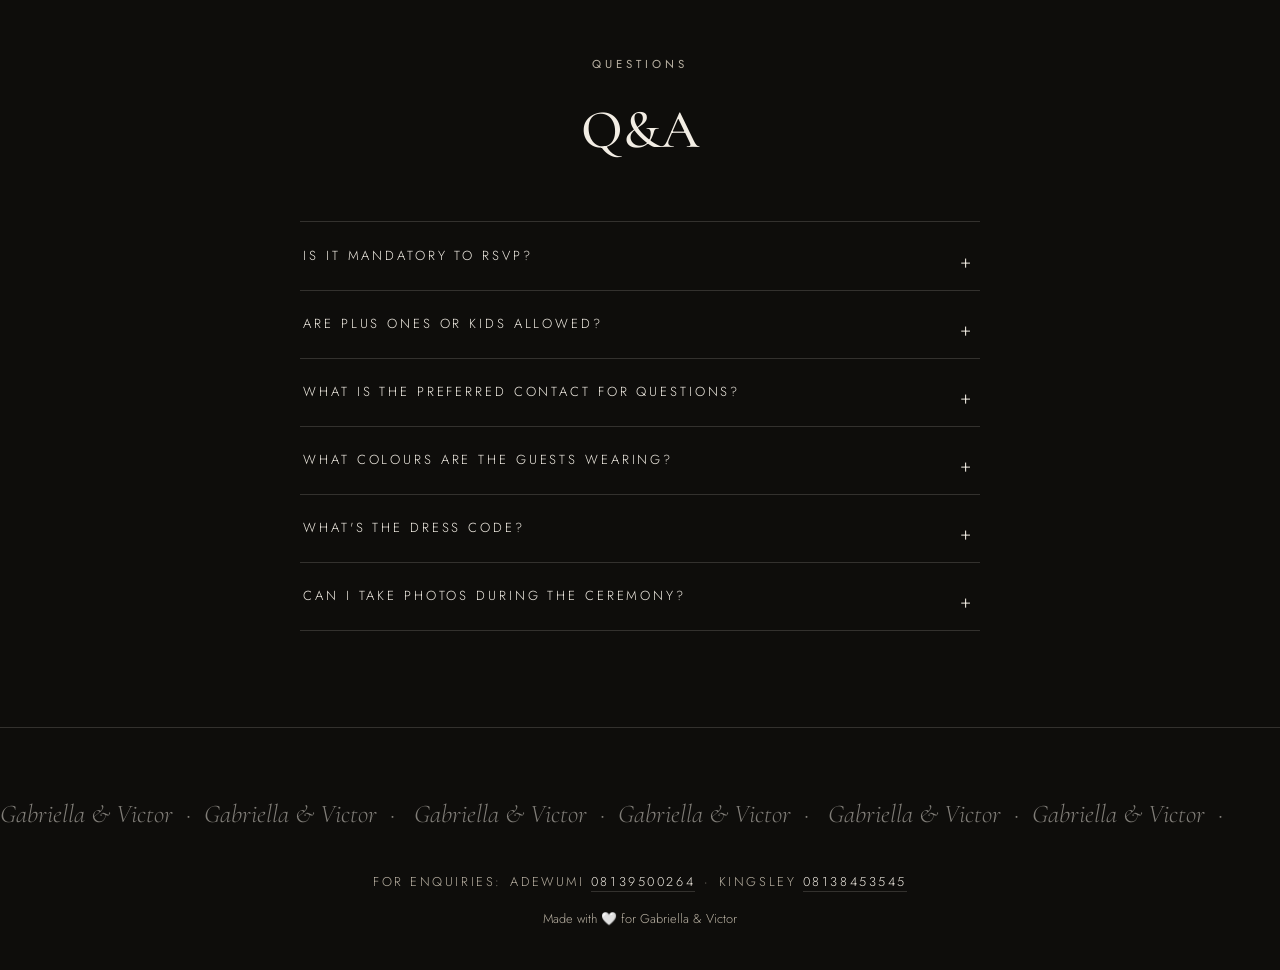
==== commit c0694dfd: "Hide the RSVP switch unless the backend supports it The switch was rendering from a client-side defa" ====
--- a/index.html
+++ b/index.html
@@ -12,7 +12,7 @@
 <link rel="preconnect" href="https://fonts.gstatic.com" crossorigin>
 <link href="https://fonts.googleapis.com/css2?family=Cormorant+Garamond:ital,wght@0,400;0,500;0,600;1,400;1,500&family=Jost:wght@300;400;500&family=Caveat:wght@400;600&display=swap" rel="stylesheet">
 <!-- bump ?v= on both asset links whenever css/js change, so phones never serve stale copies -->
-<link rel="stylesheet" href="css/style.css?v=18">
+<link rel="stylesheet" href="css/style.css?v=19">
 <link rel="icon" href="data:image/svg+xml,<svg xmlns='http://www.w3.org/2000/svg' viewBox='0 0 100 100'><text y='0.9em' font-size='90'>🤍</text></svg>">
 </head>
 <body class="no-scroll">
@@ -387,8 +387,8 @@
   <button class="lightbox-next" id="lightboxNext" aria-label="Next">&#8250;</button>
 </div>
 
-<script src="js/config.js?v=18"></script>
-<script src="js/canvas-export.js?v=18"></script>
-<script src="js/main.js?v=18"></script>
+<script src="js/config.js?v=19"></script>
+<script src="js/canvas-export.js?v=19"></script>
+<script src="js/main.js?v=19"></script>
 </body>
 </html>
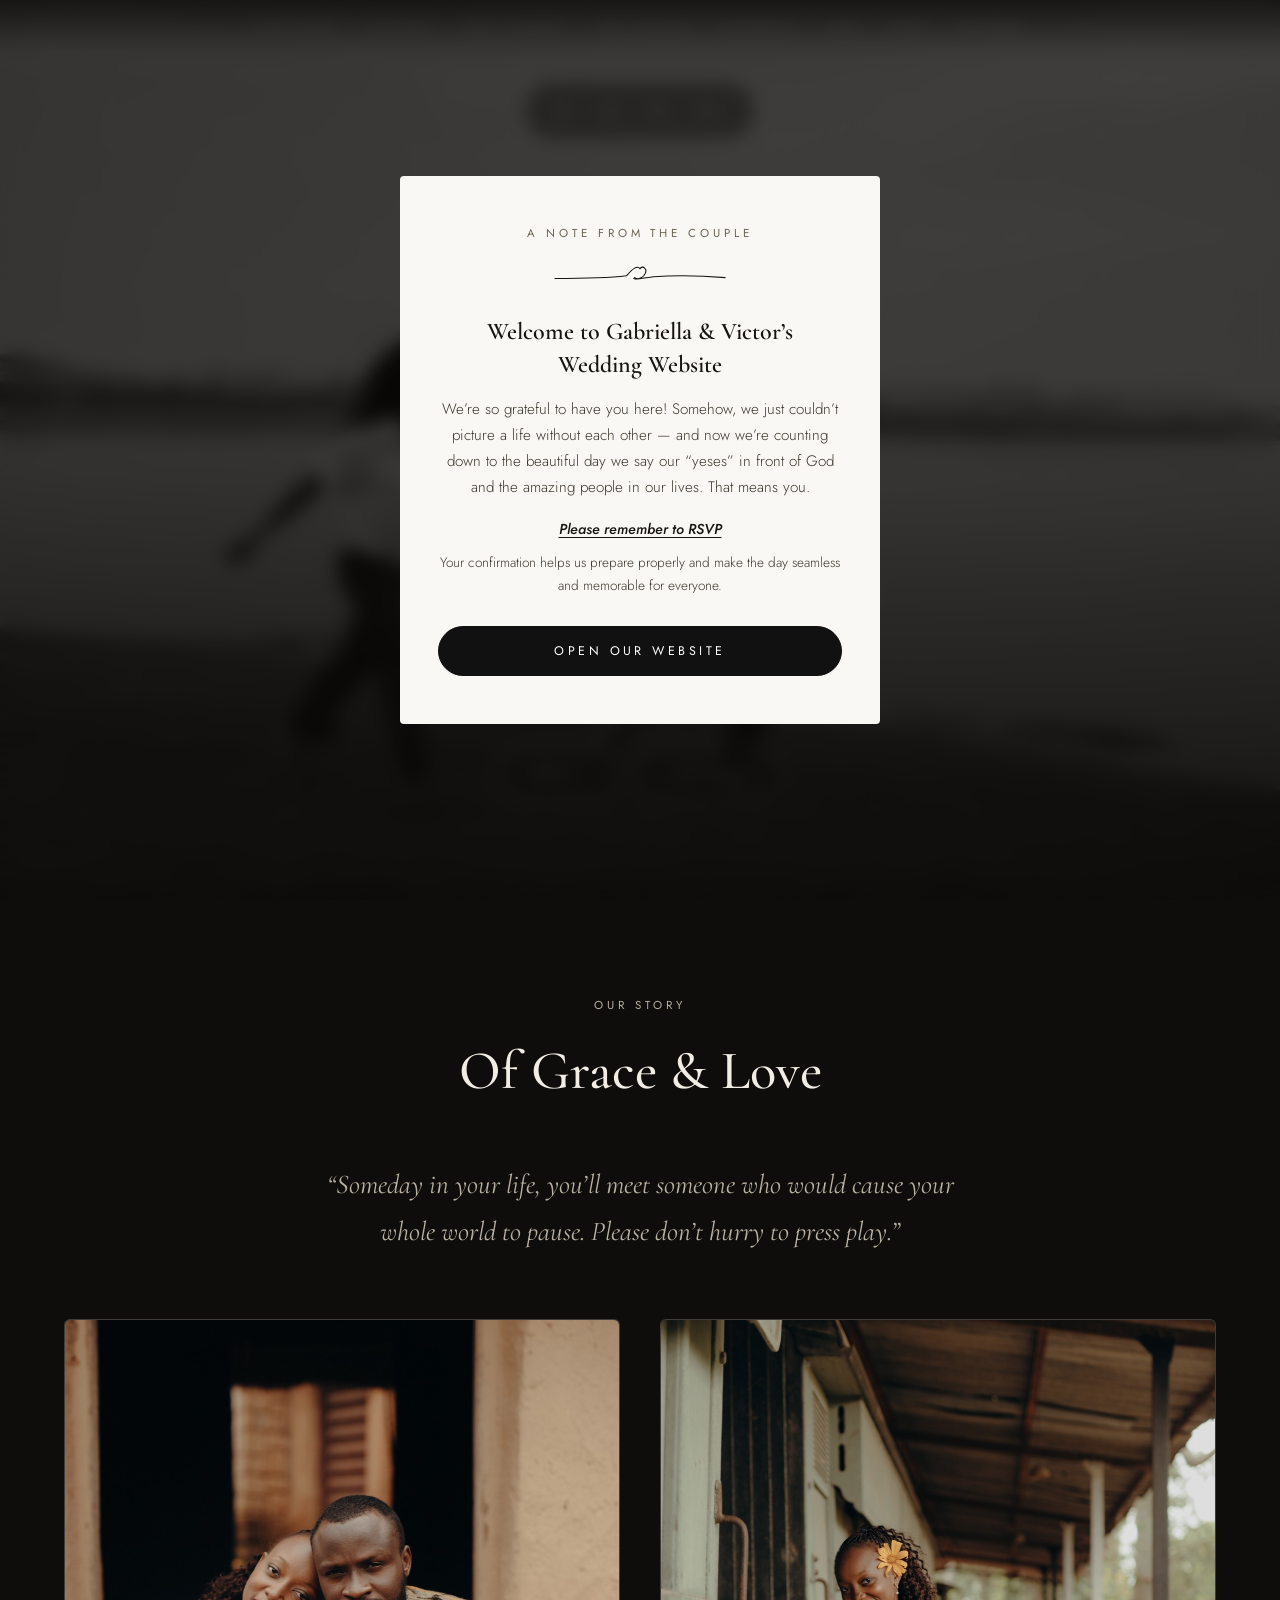
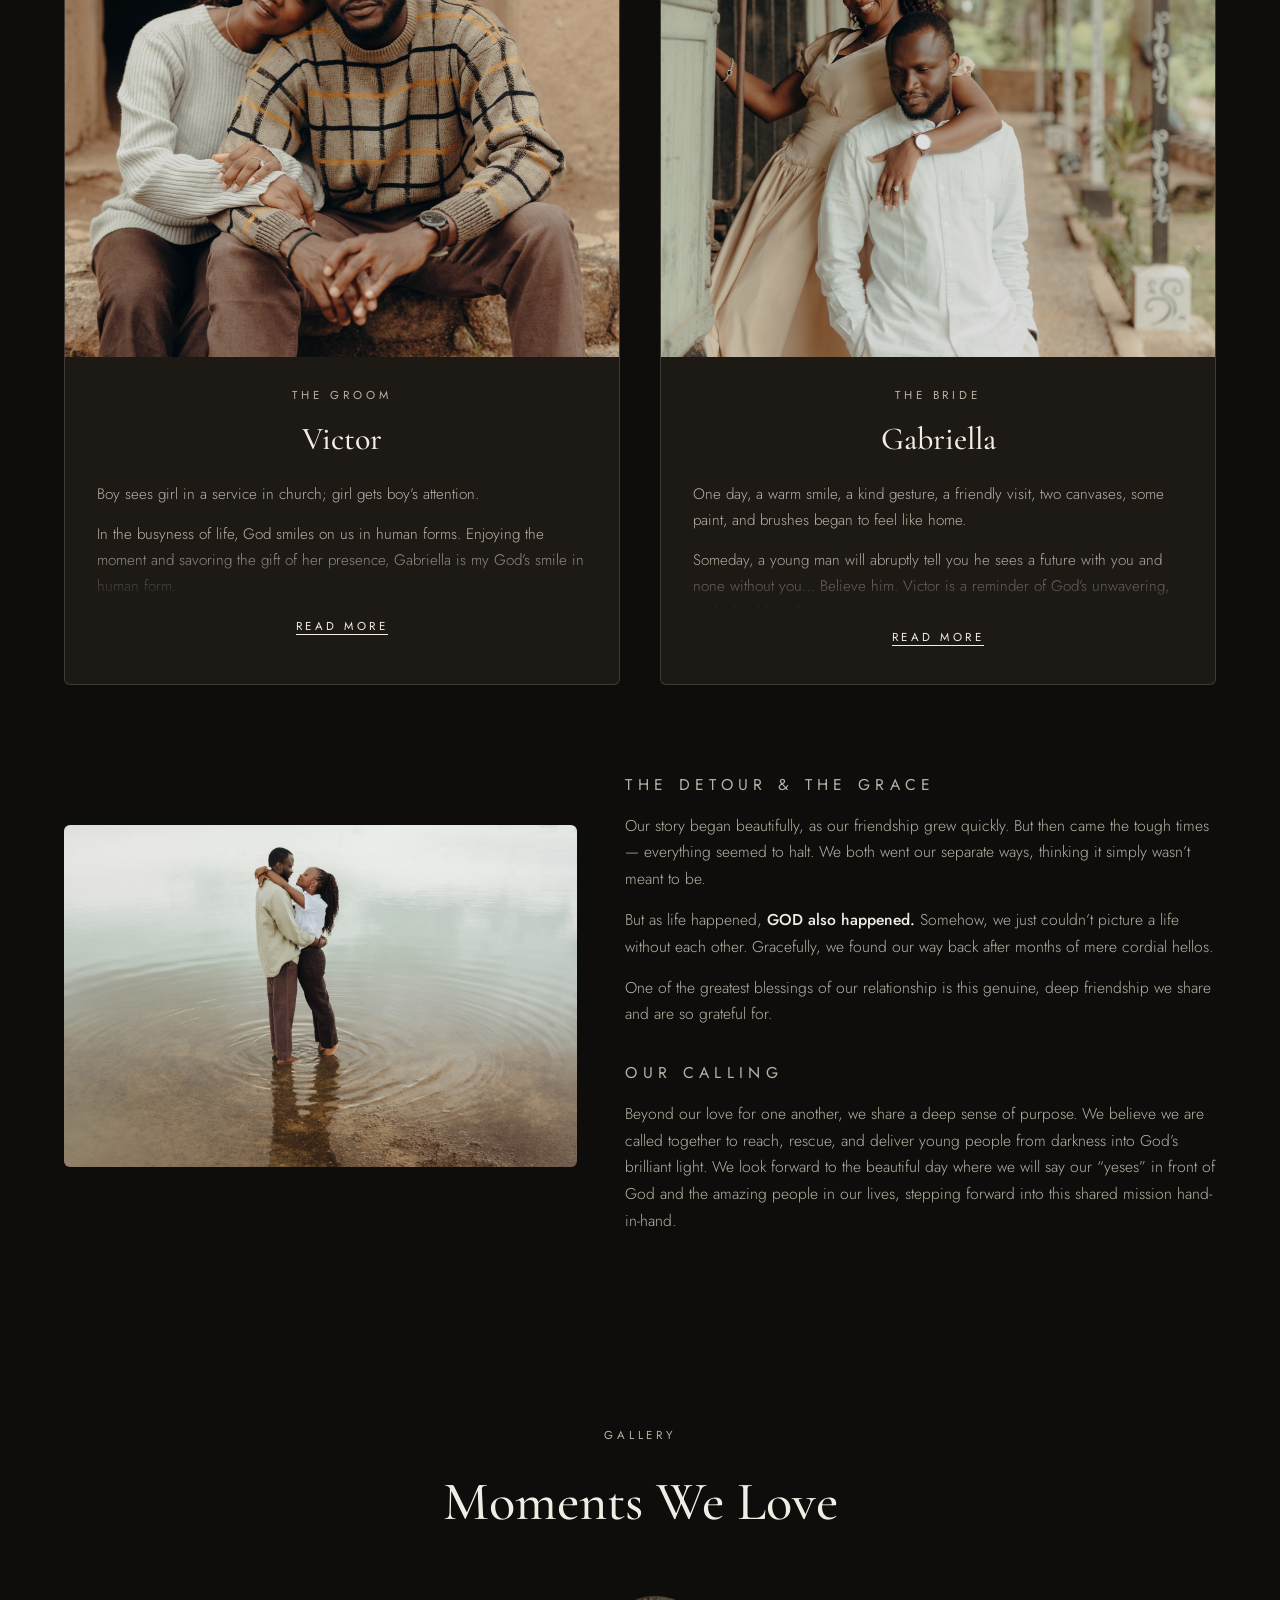
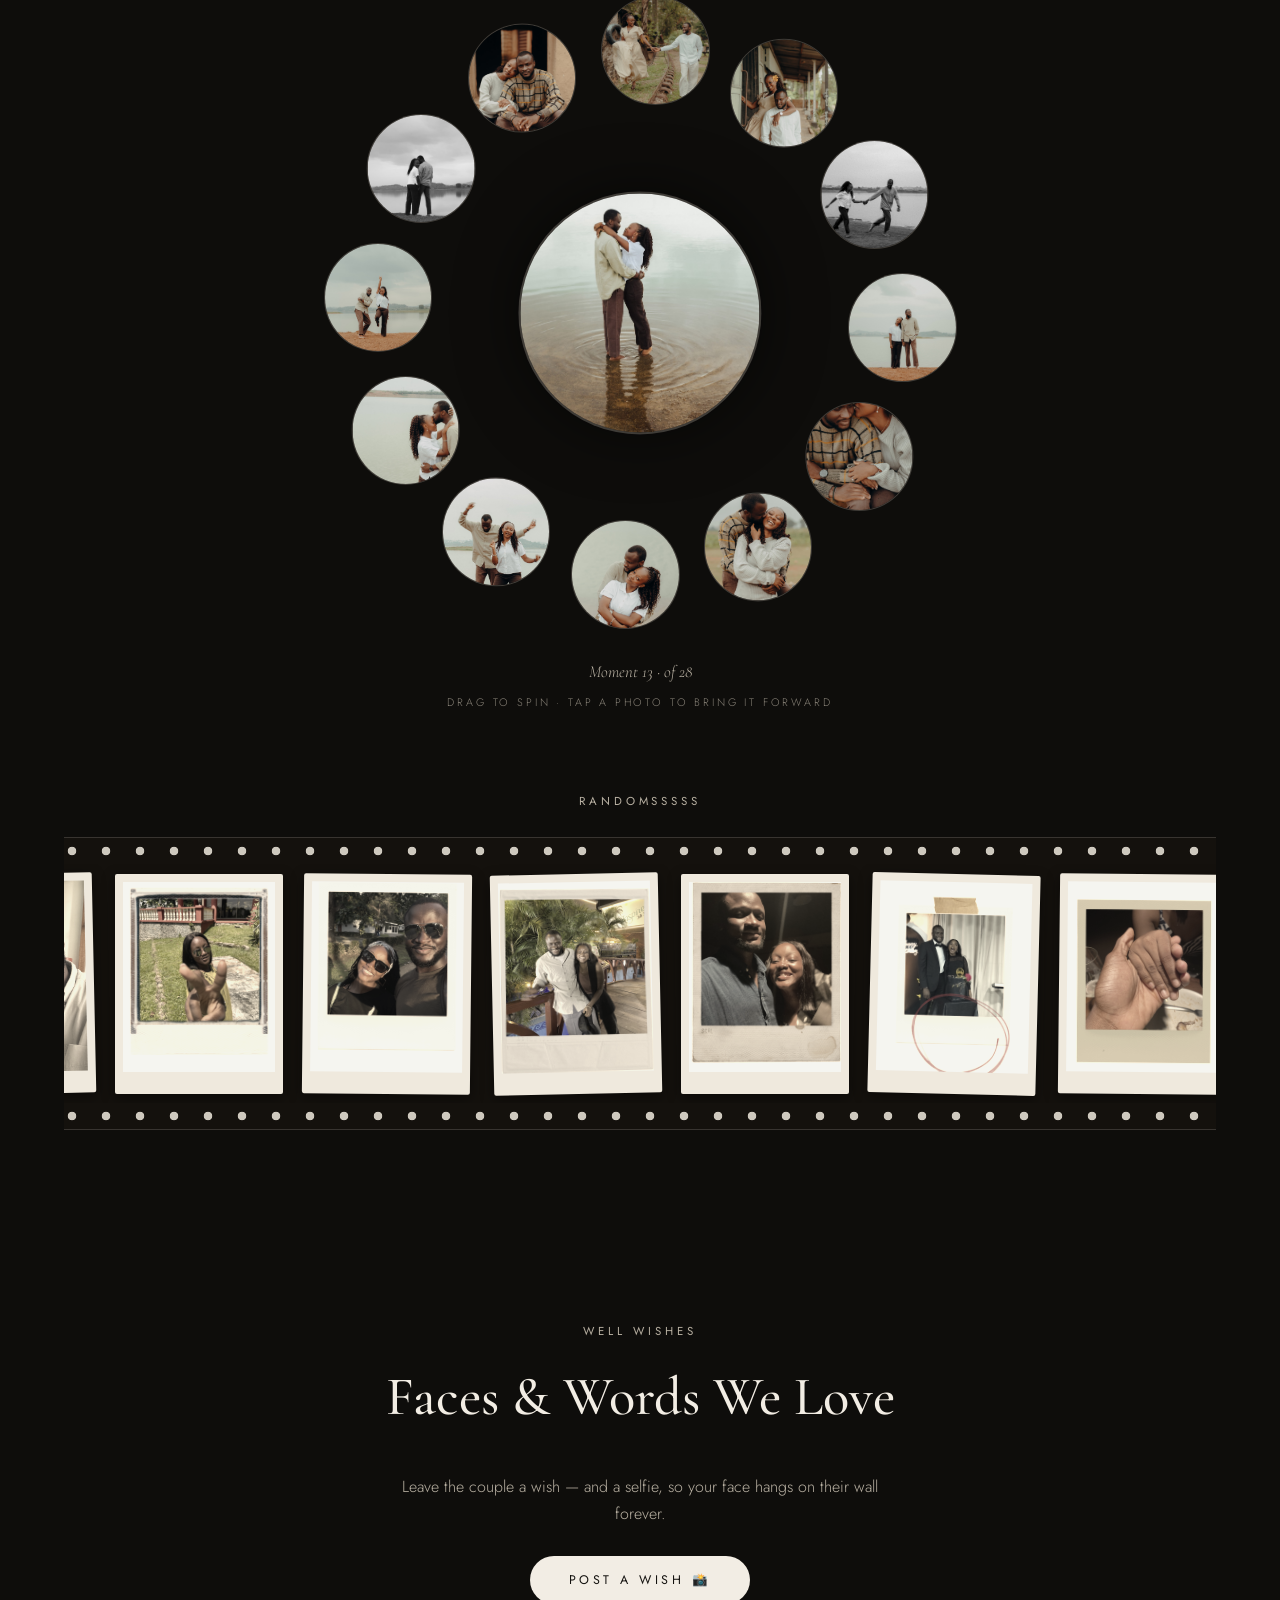
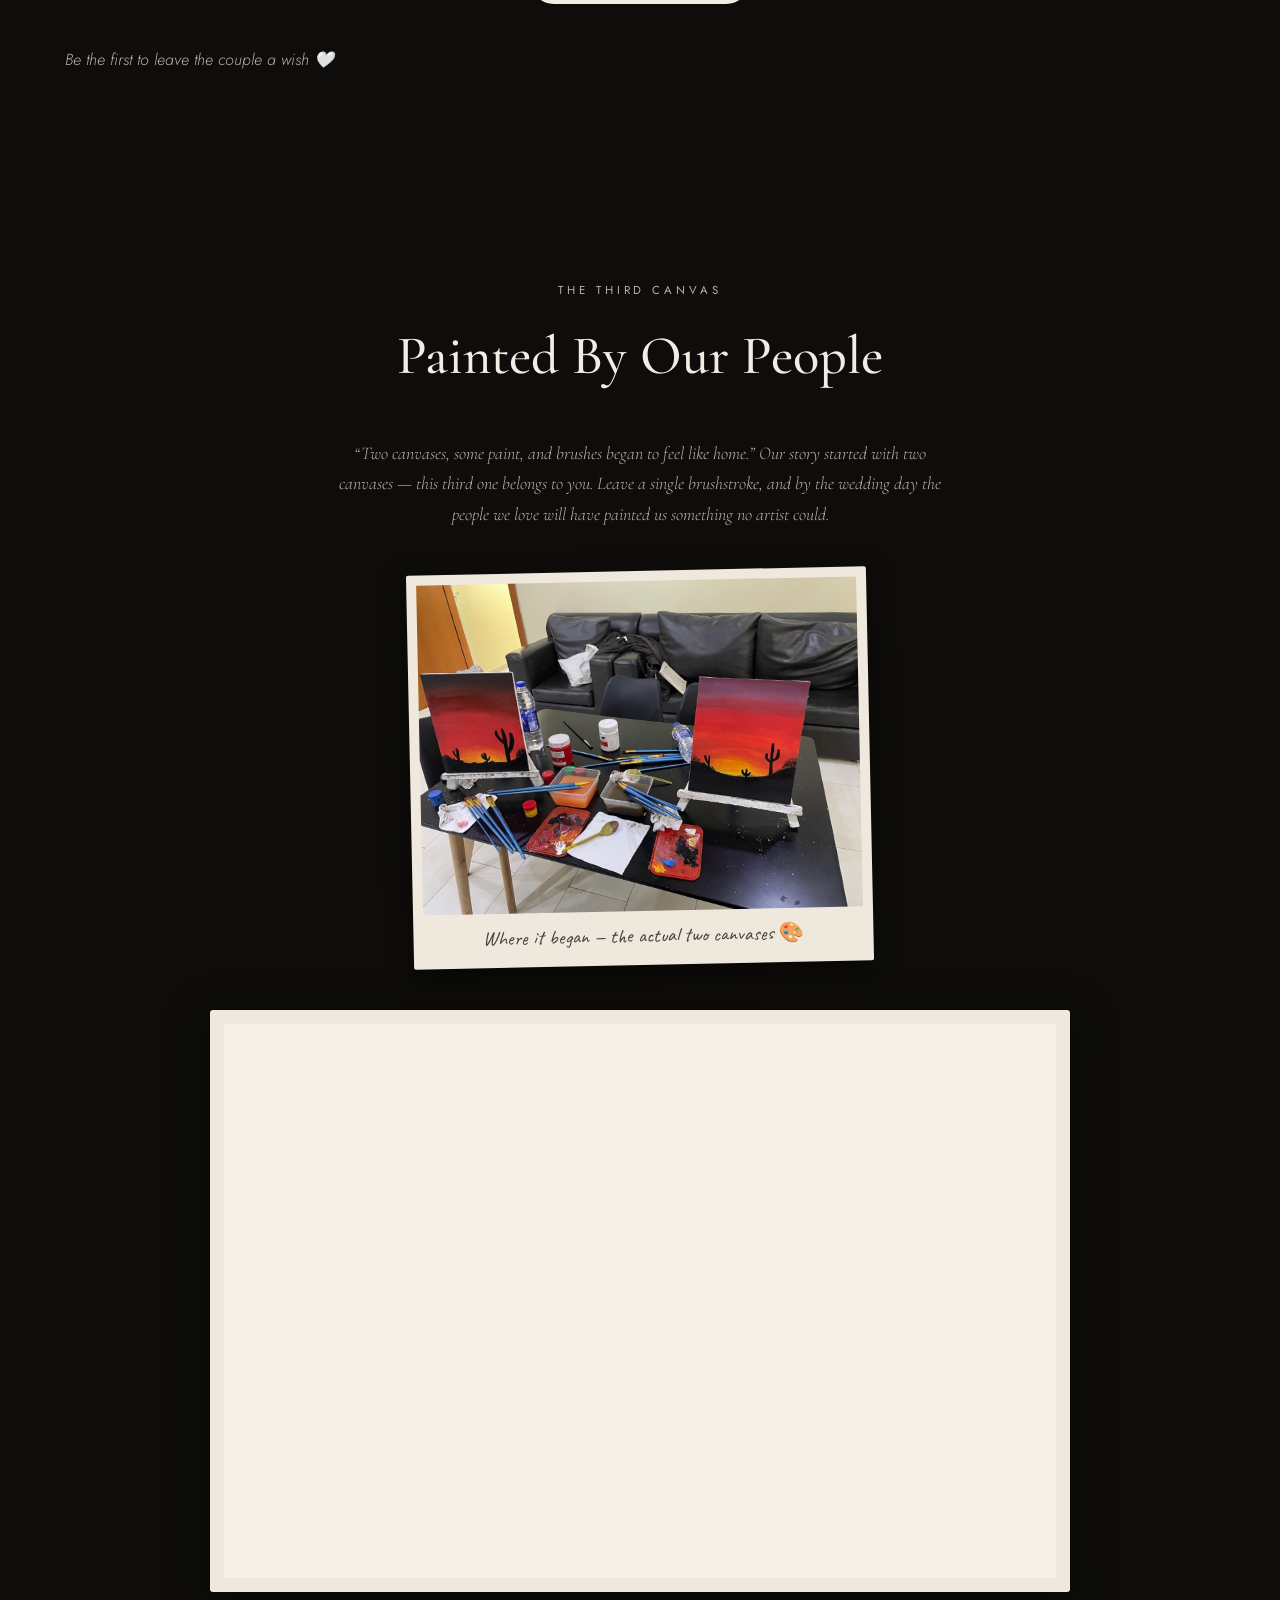
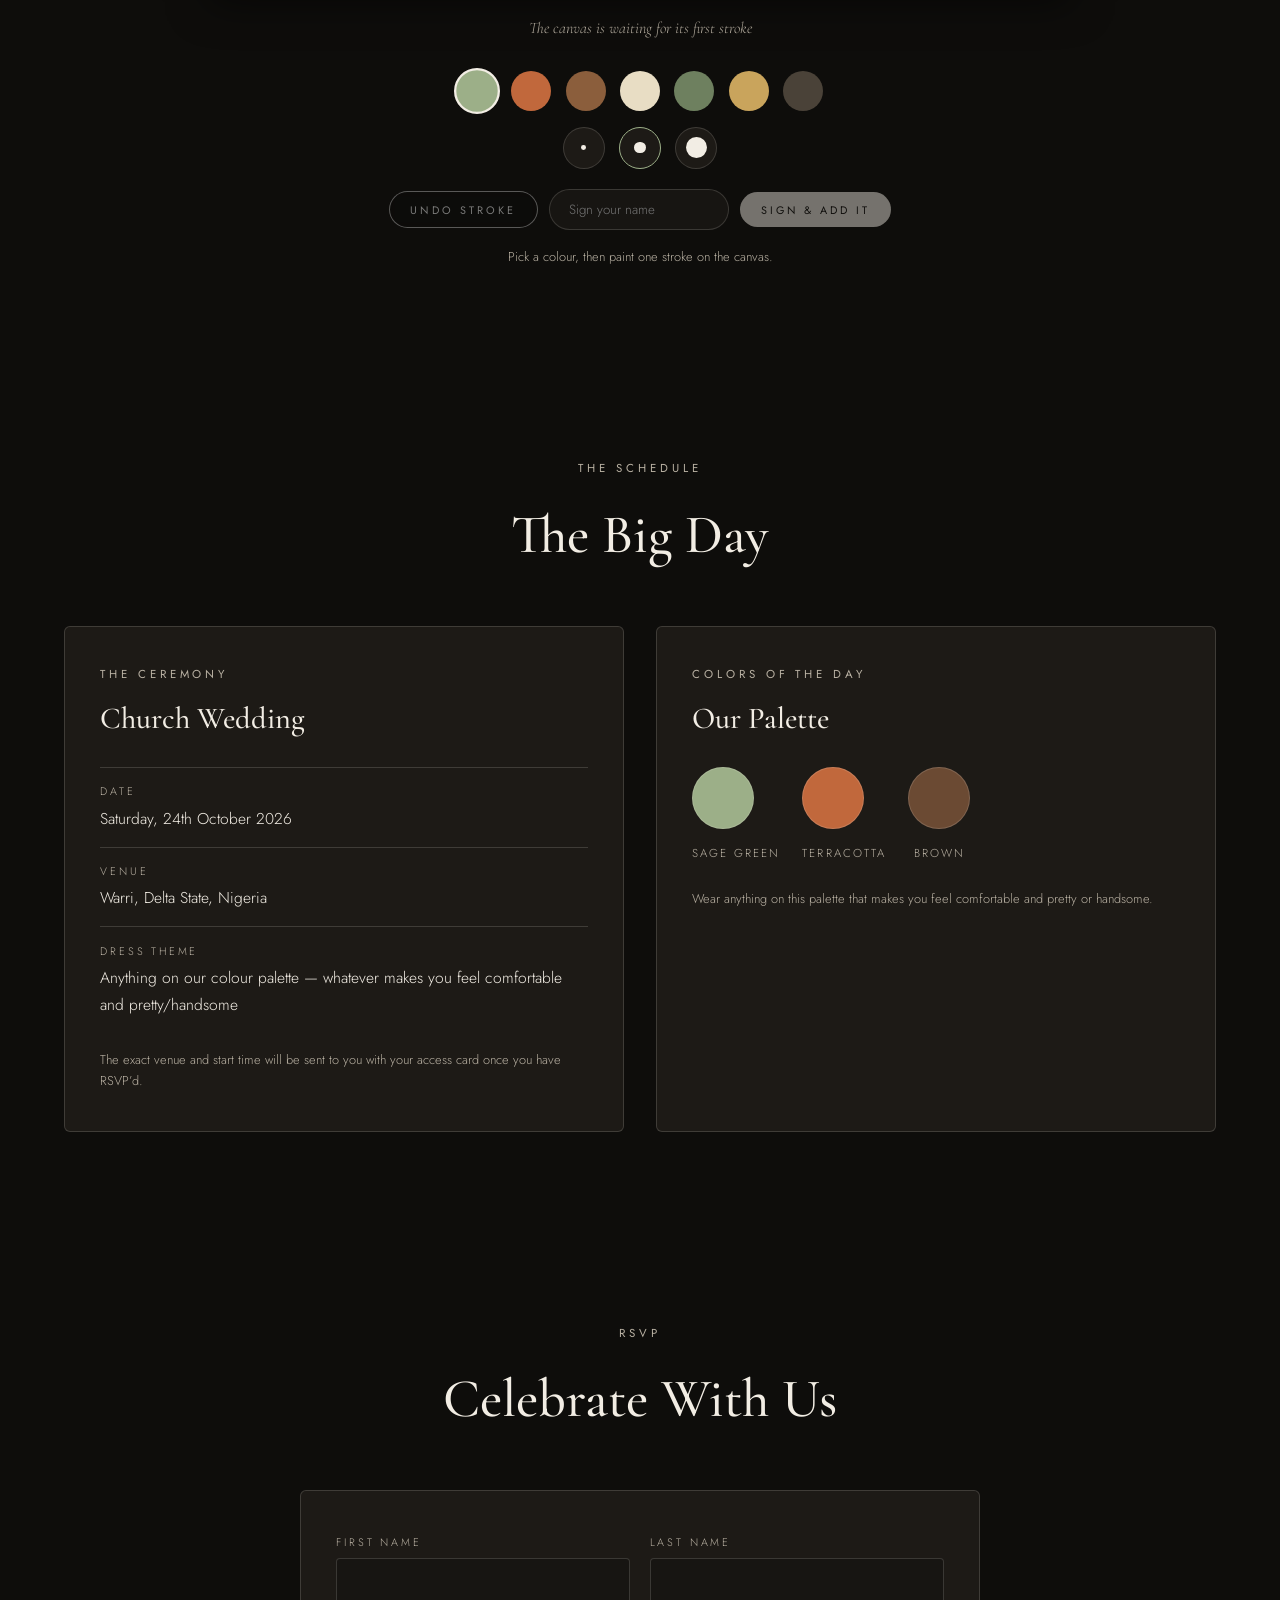
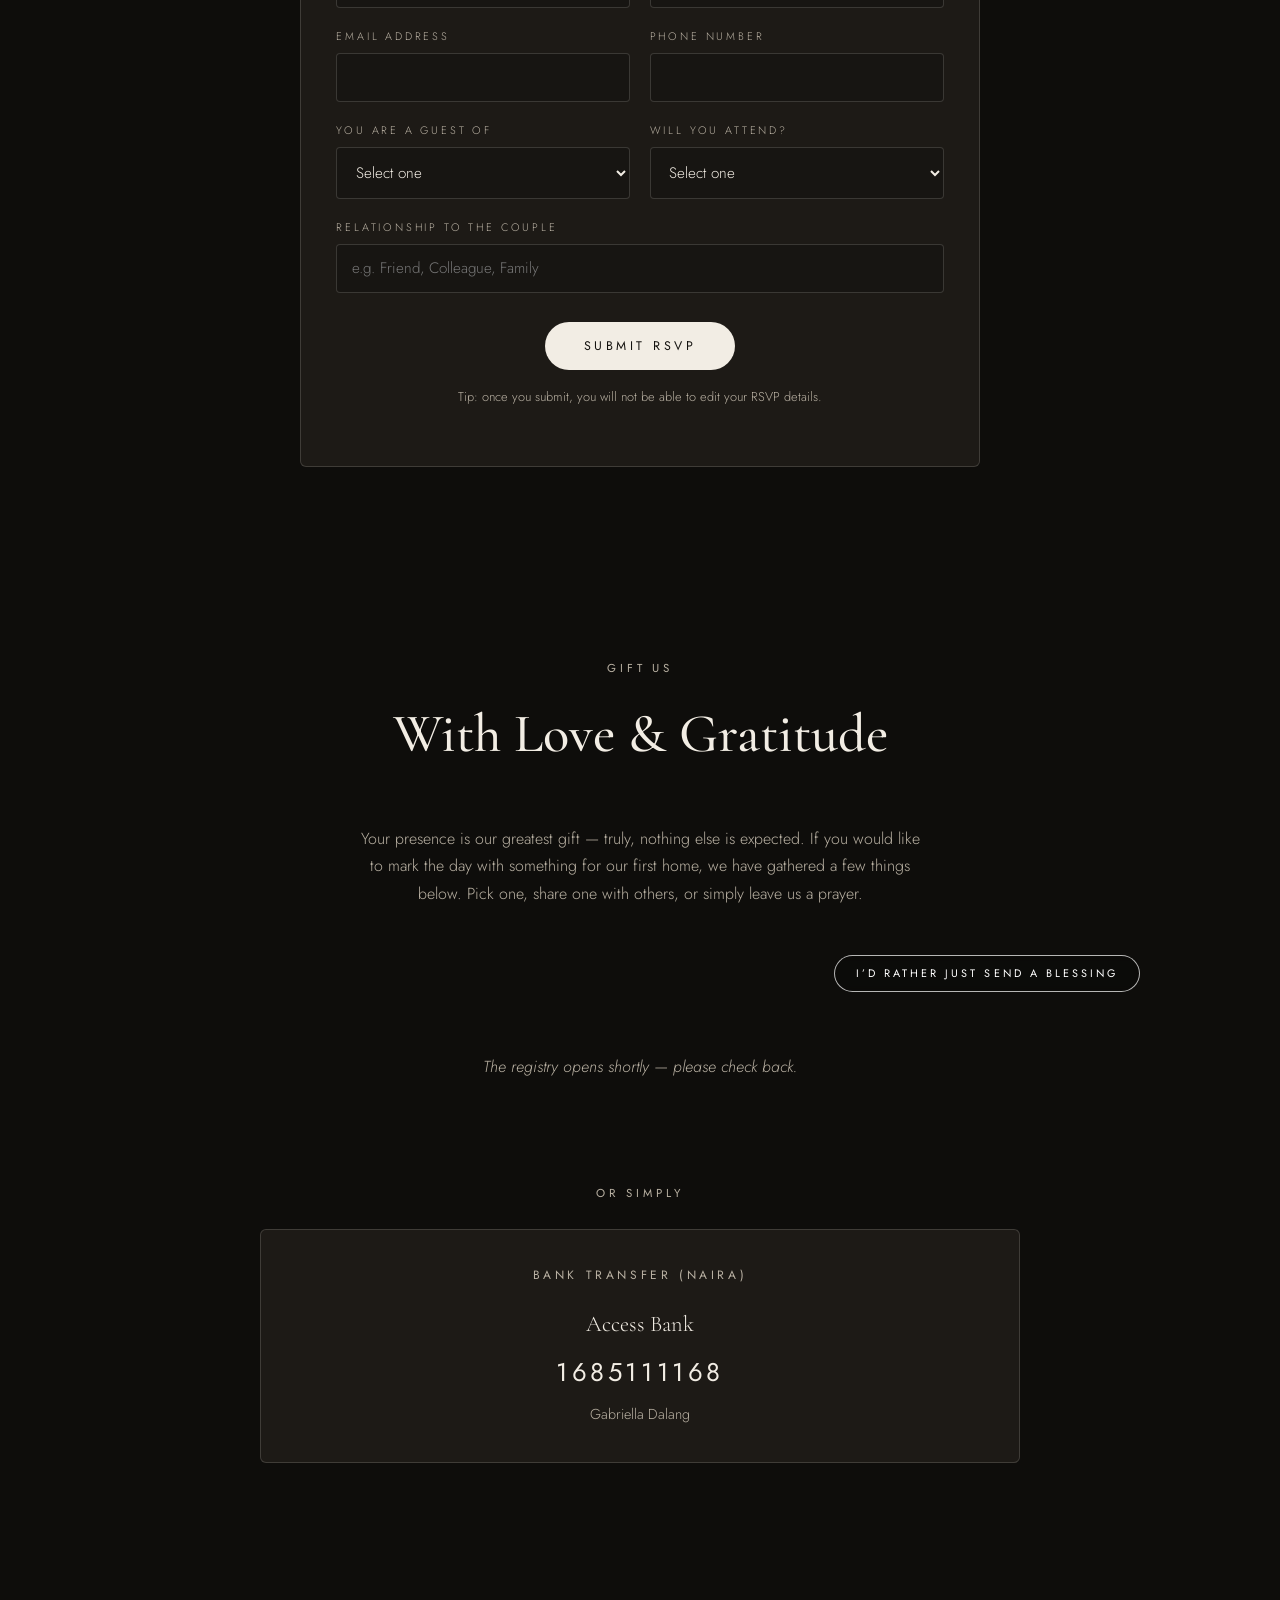
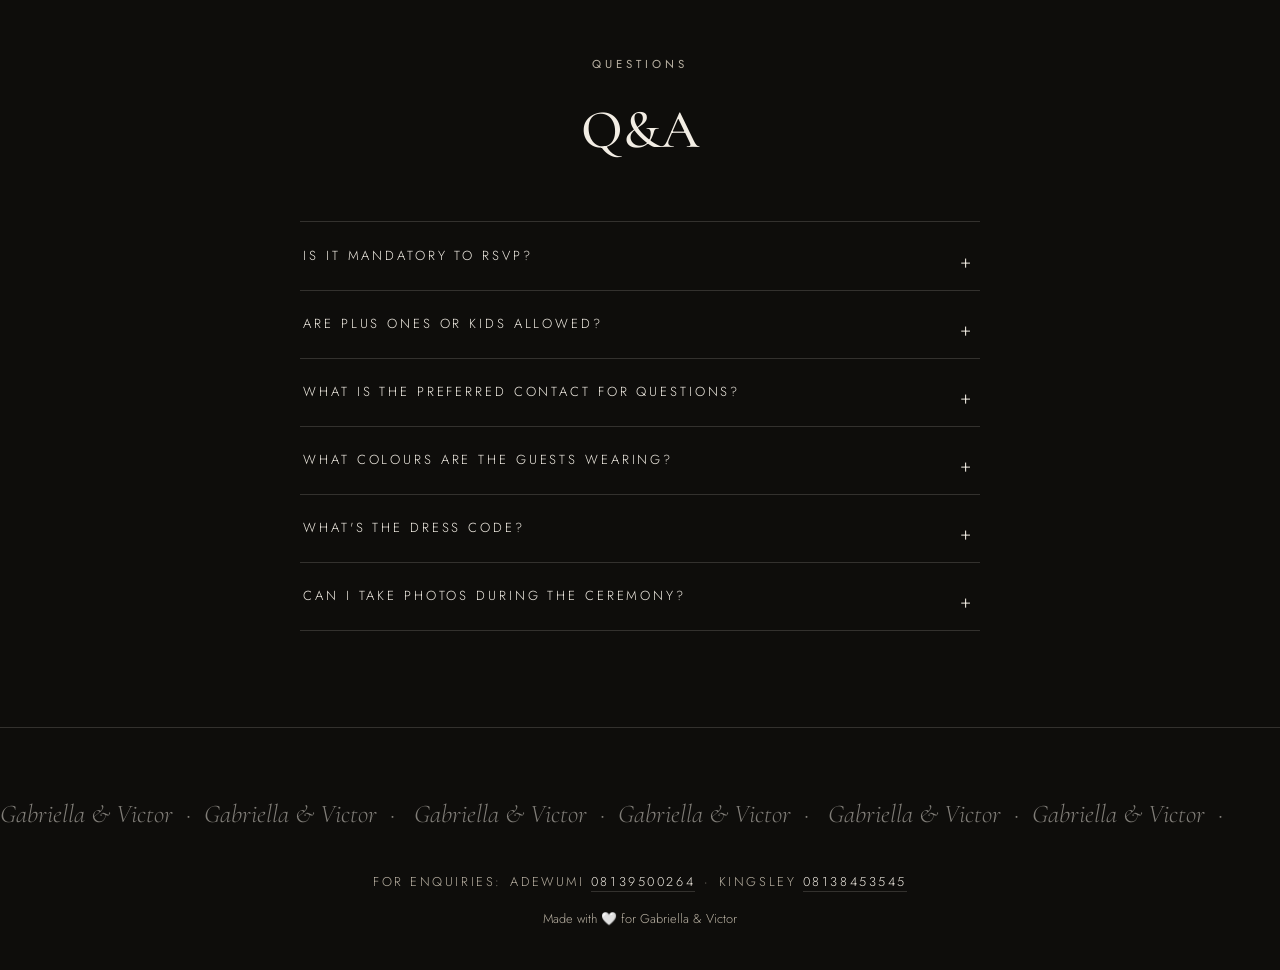
==== commit 01e92c14: "Make the wish wall usable on a phone On a 375px screen a single wish filled almost the entire viewpo" ====
--- a/index.html
+++ b/index.html
@@ -12,7 +12,7 @@
 <link rel="preconnect" href="https://fonts.gstatic.com" crossorigin>
 <link href="https://fonts.googleapis.com/css2?family=Cormorant+Garamond:ital,wght@0,400;0,500;0,600;1,400;1,500&family=Jost:wght@300;400;500&family=Caveat:wght@400;600&display=swap" rel="stylesheet">
 <!-- bump ?v= on both asset links whenever css/js change, so phones never serve stale copies -->
-<link rel="stylesheet" href="css/style.css?v=19">
+<link rel="stylesheet" href="css/style.css?v=21">
 <link rel="icon" href="data:image/svg+xml,<svg xmlns='http://www.w3.org/2000/svg' viewBox='0 0 100 100'><text y='0.9em' font-size='90'>🤍</text></svg>">
 </head>
 <body class="no-scroll">
@@ -387,8 +387,8 @@
   <button class="lightbox-next" id="lightboxNext" aria-label="Next">&#8250;</button>
 </div>
 
-<script src="js/config.js?v=19"></script>
-<script src="js/canvas-export.js?v=19"></script>
-<script src="js/main.js?v=19"></script>
+<script src="js/config.js?v=21"></script>
+<script src="js/canvas-export.js?v=21"></script>
+<script src="js/main.js?v=21"></script>
 </body>
 </html>
--- a/css/style.css
+++ b/css/style.css
@@ -681,3 +681,18 @@
 .gift-mailnote .gm-spam { color: var(--sage); }
 .card-form.form-closed { opacity: 0.6; }
 .card-form.form-closed .btn { cursor: not-allowed; }
+
+/* ── Wish wall: text-only wishes and phone layout ── */
+.polaroid.note { padding-top: 22px; }
+.polaroid.note .wish-msg { margin-top: 0.2rem; font-size: 1.32rem; }
+
+@media (max-width: 620px) {
+  /* two columns rather than one, so the wall reads as a wall */
+  .wishes-wall { columns: 2 130px; column-gap: 0.8rem; }
+  .polaroid { padding: 7px 7px 10px; margin-bottom: 1rem; }
+  .polaroid .wish-msg { font-size: 1.05rem; line-height: 1.2; margin: 0.5rem 0.15rem 0.15rem; }
+  .polaroid.note .wish-msg { font-size: 1.1rem; }
+  .polaroid .wish-name { font-size: 0.85rem; }
+  .polaroid::before { width: 54px; height: 15px; top: -7px; }
+  .polaroid .mine-tag { font-size: 0.52rem; top: -20px; }
+}
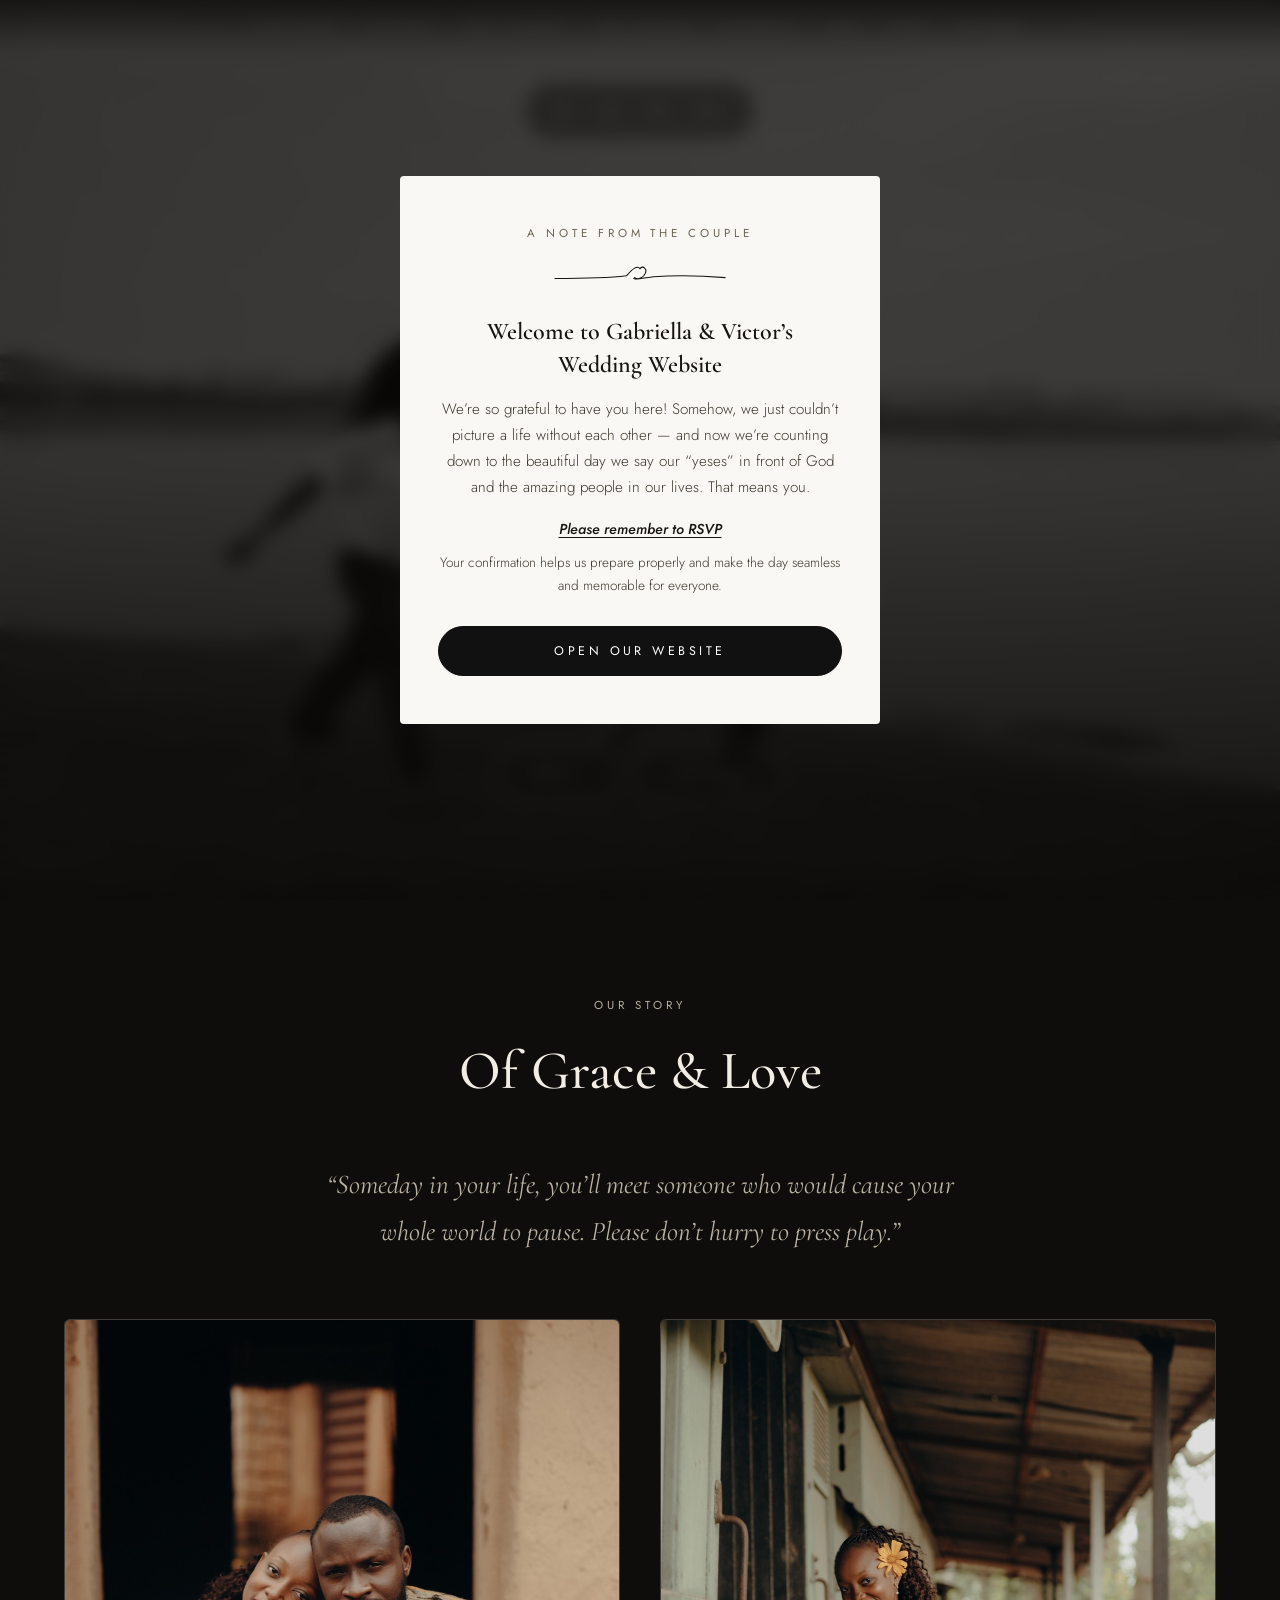
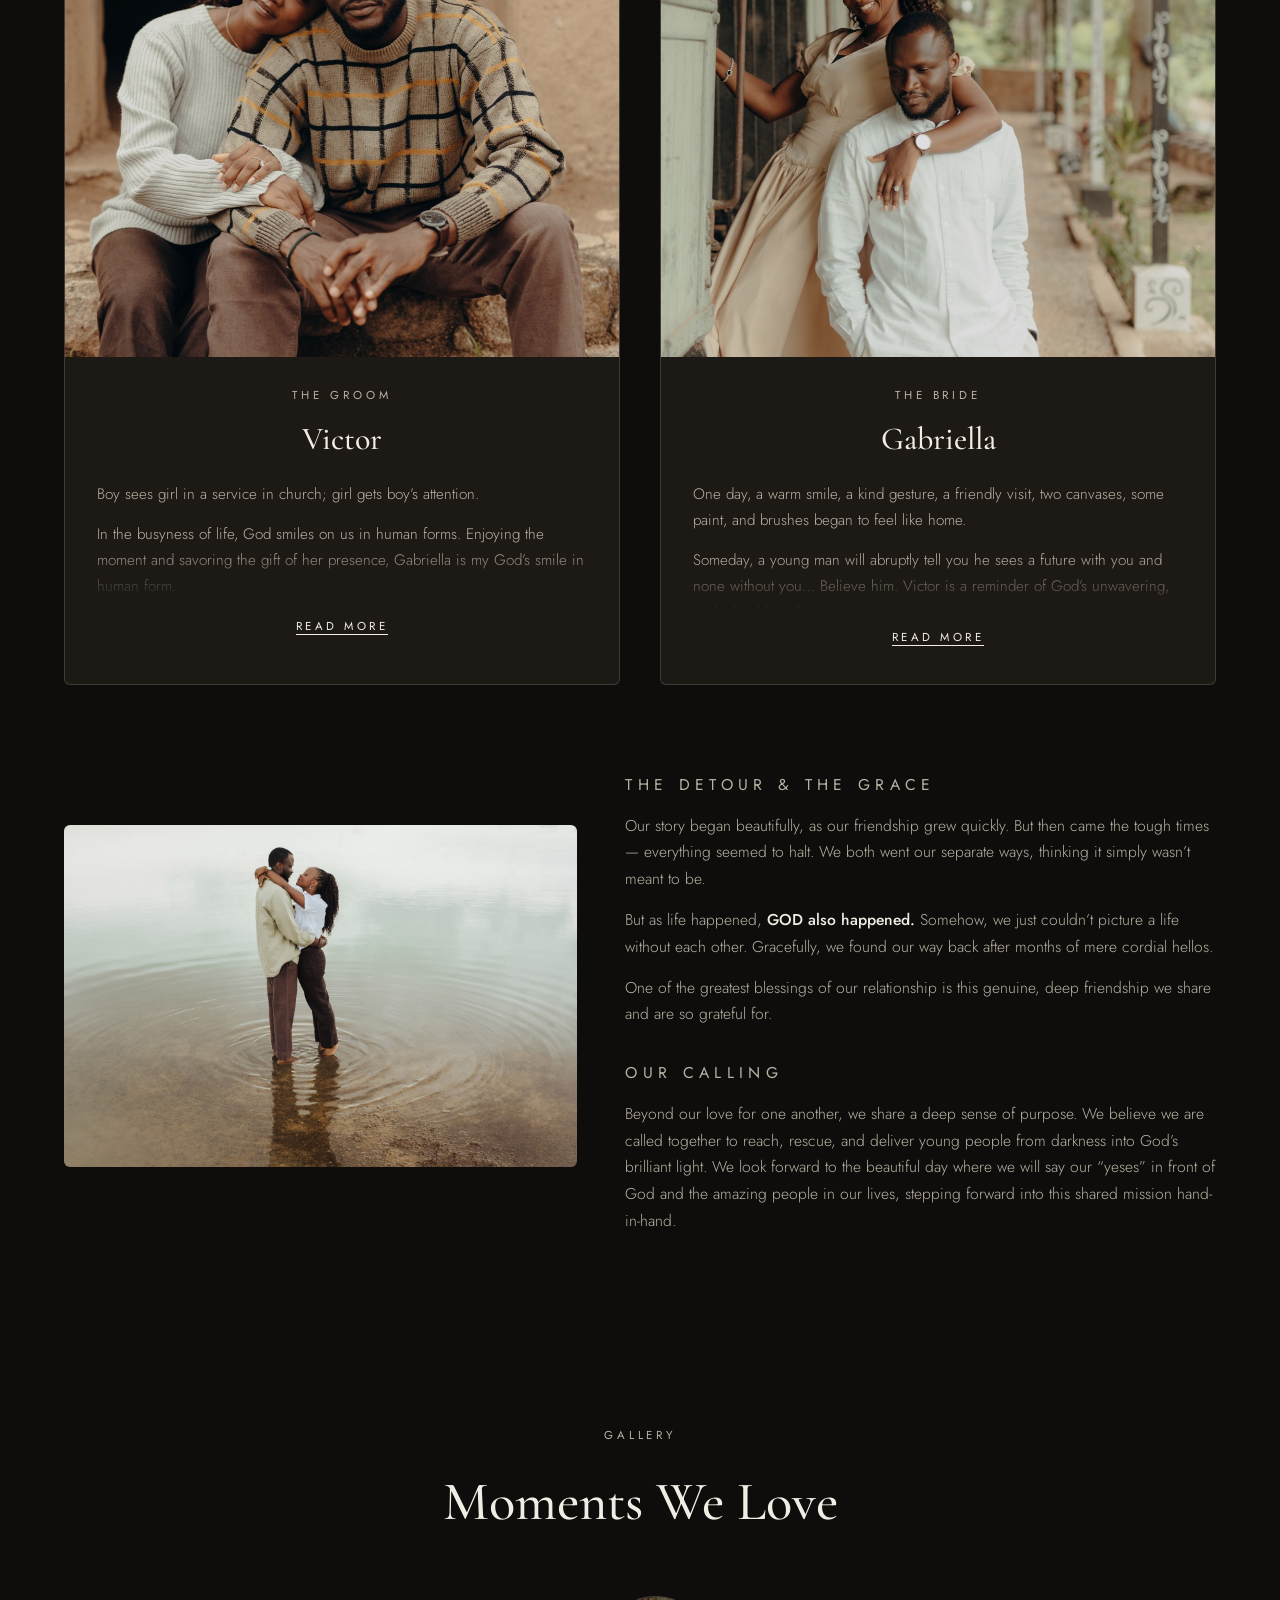
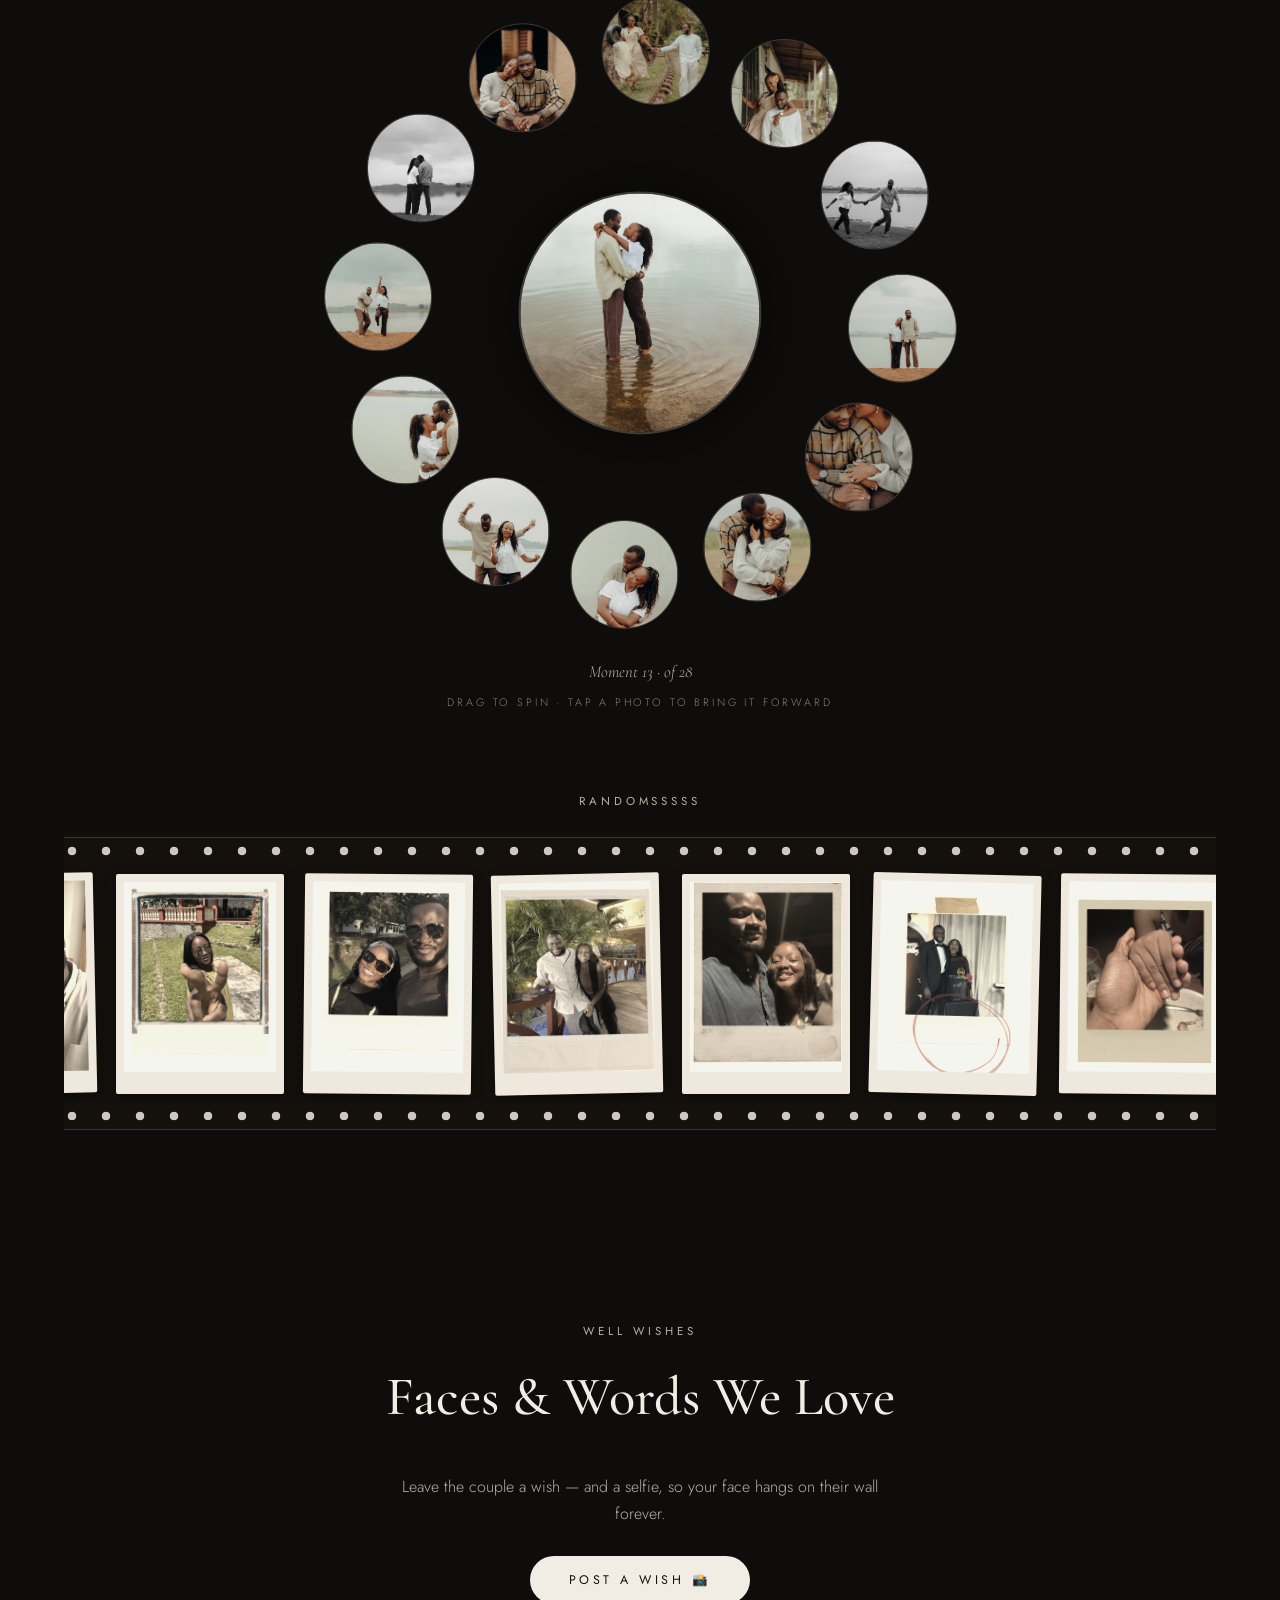
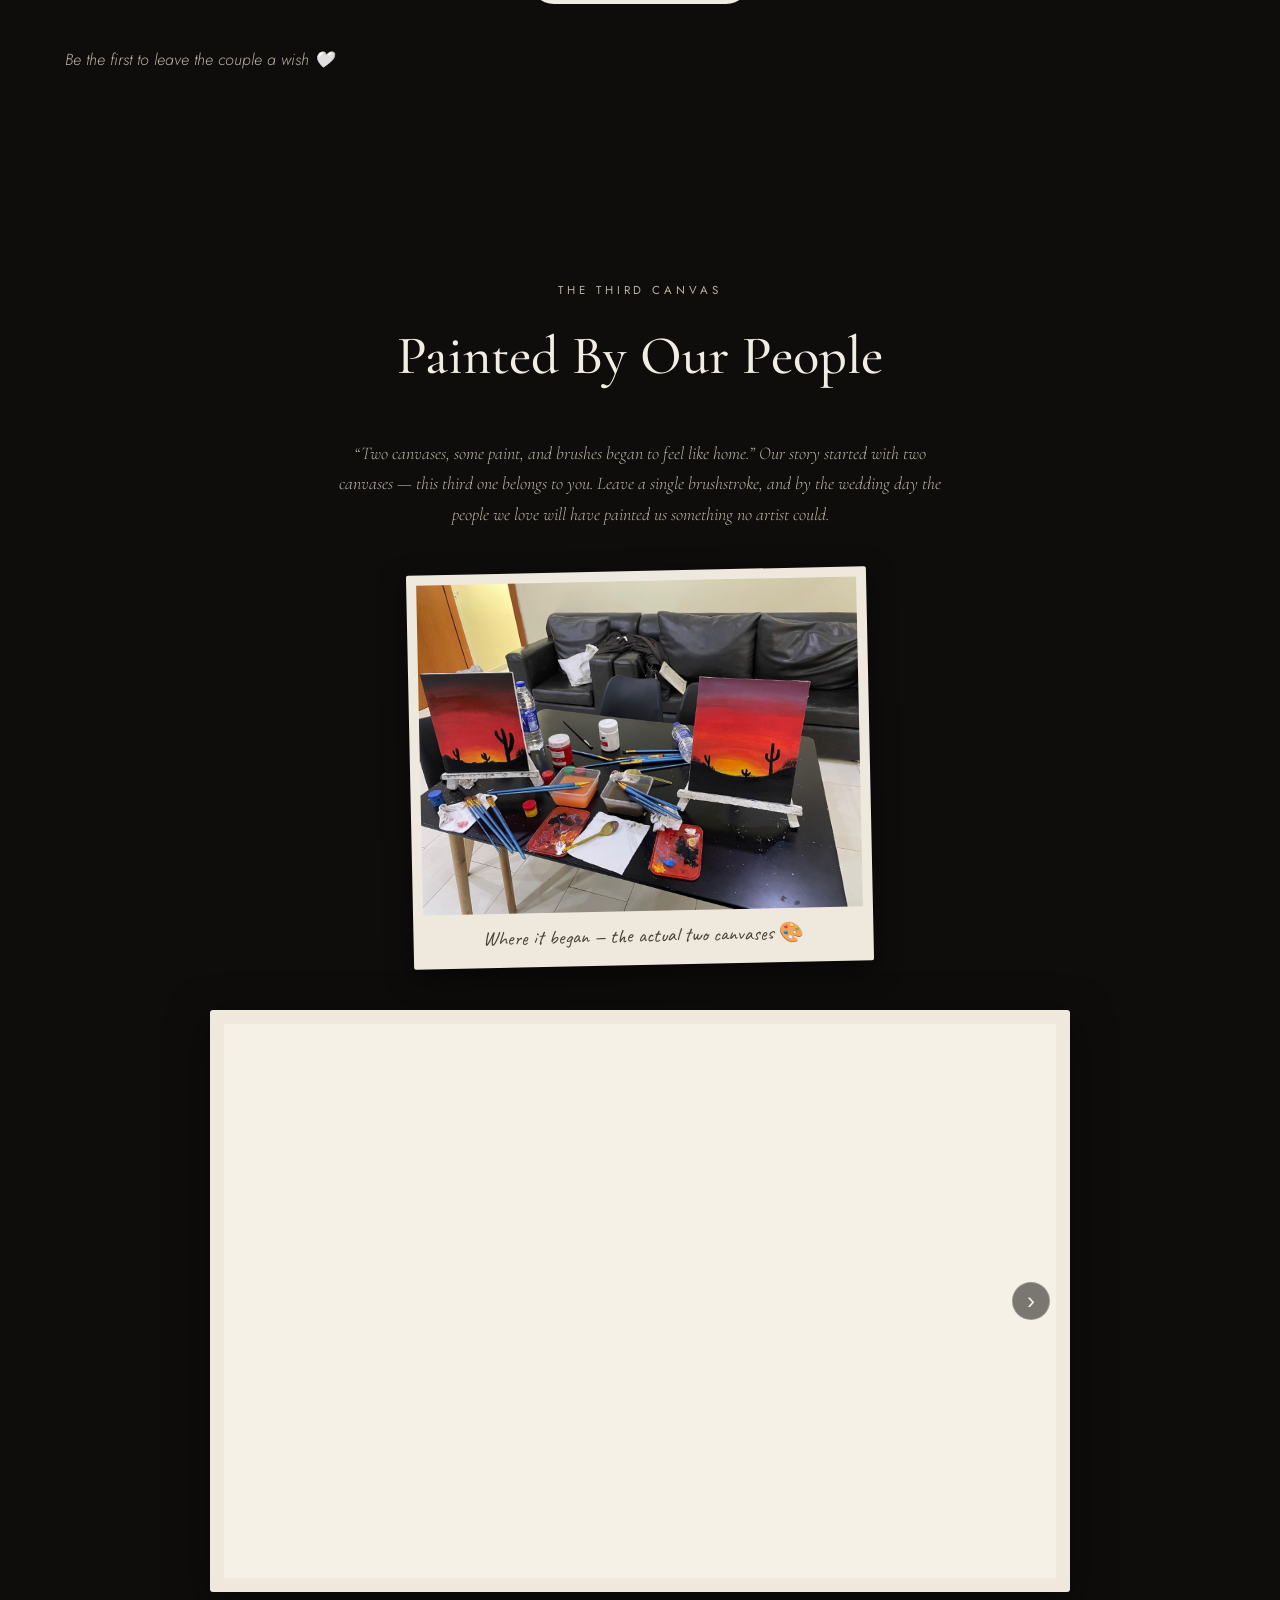
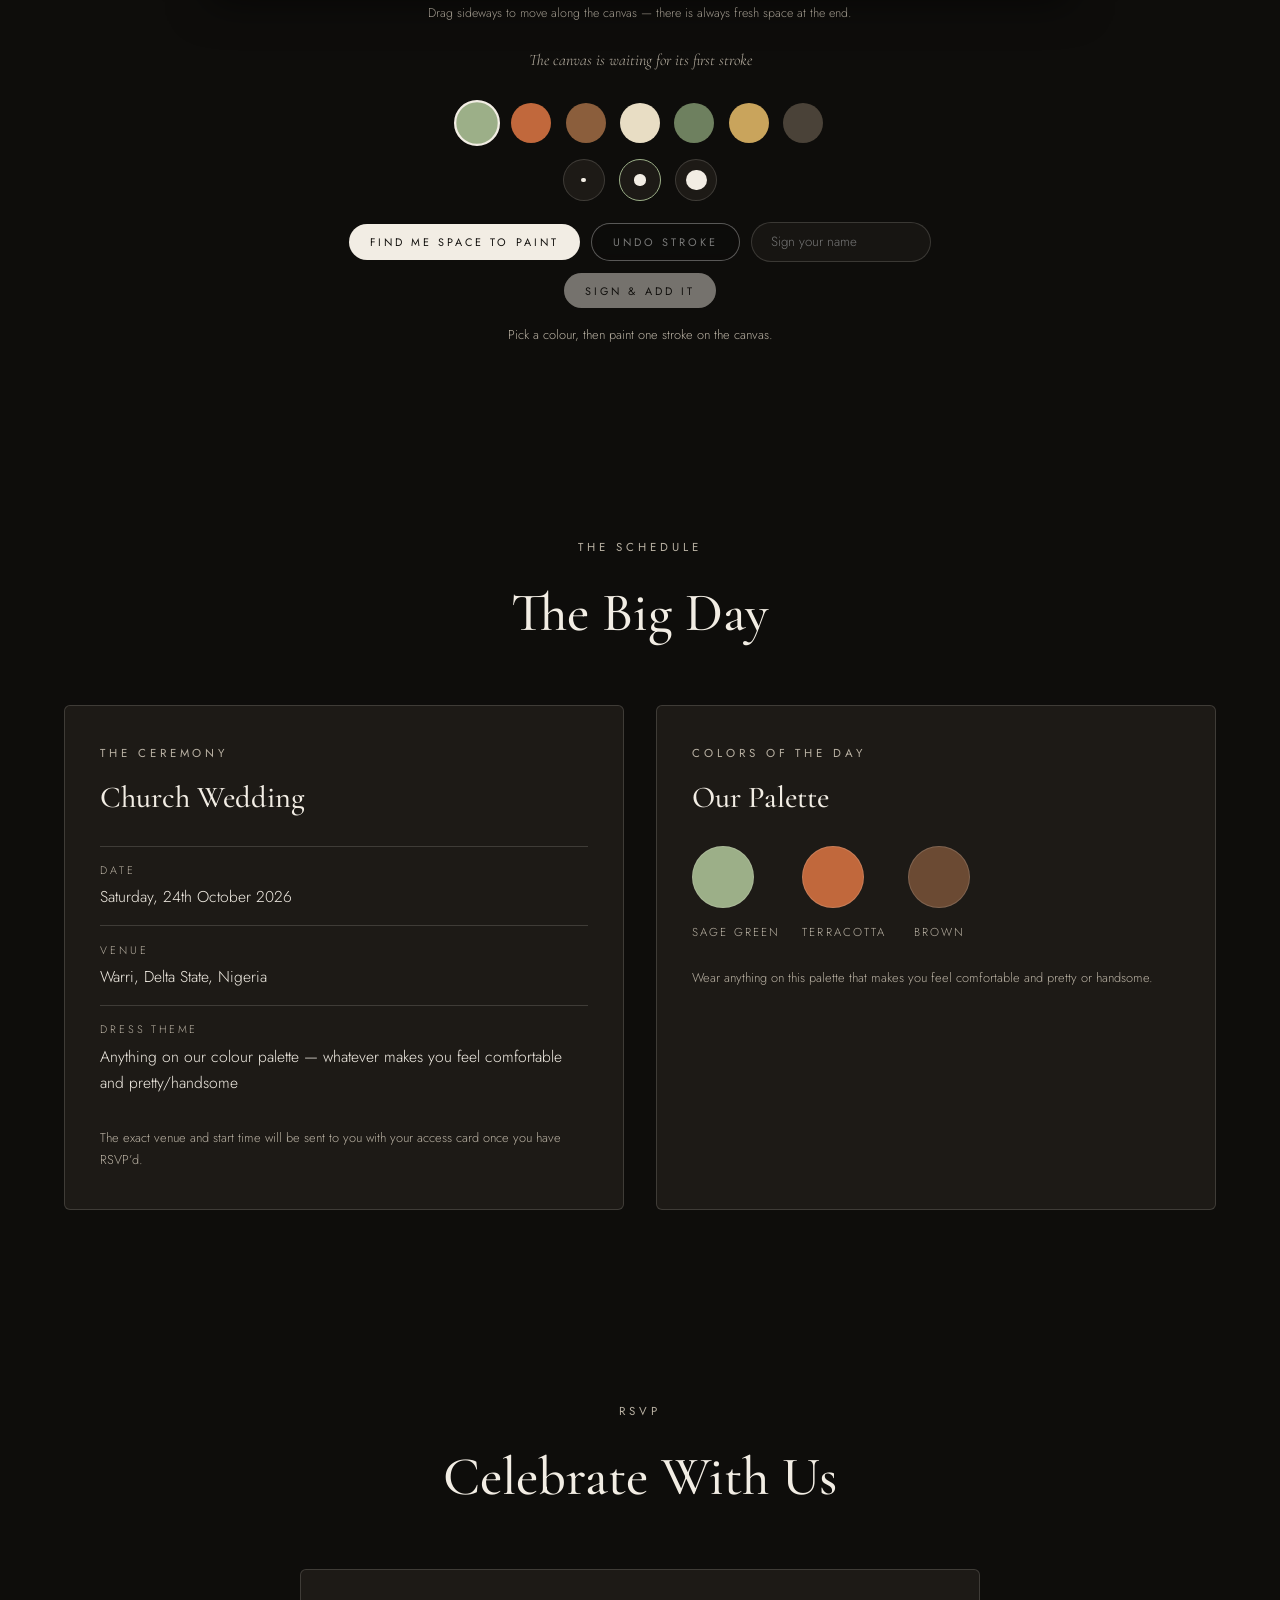
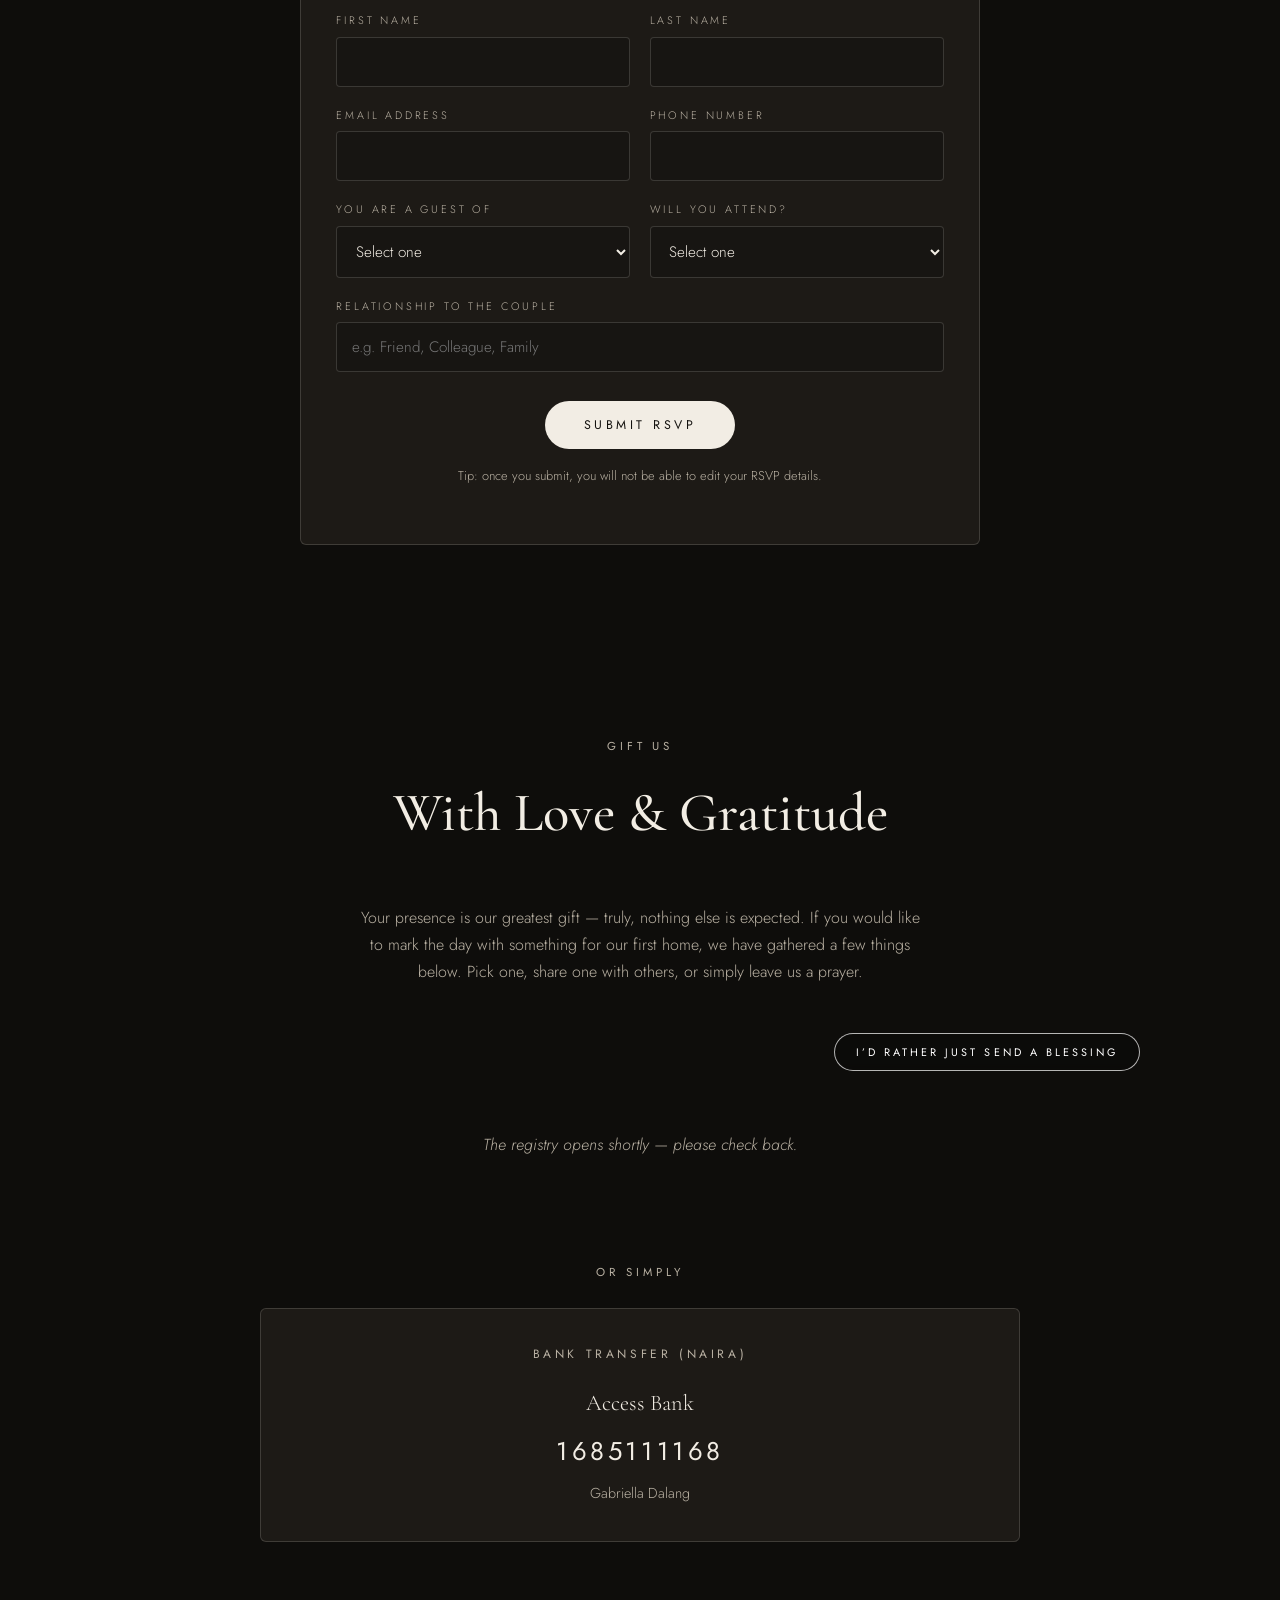
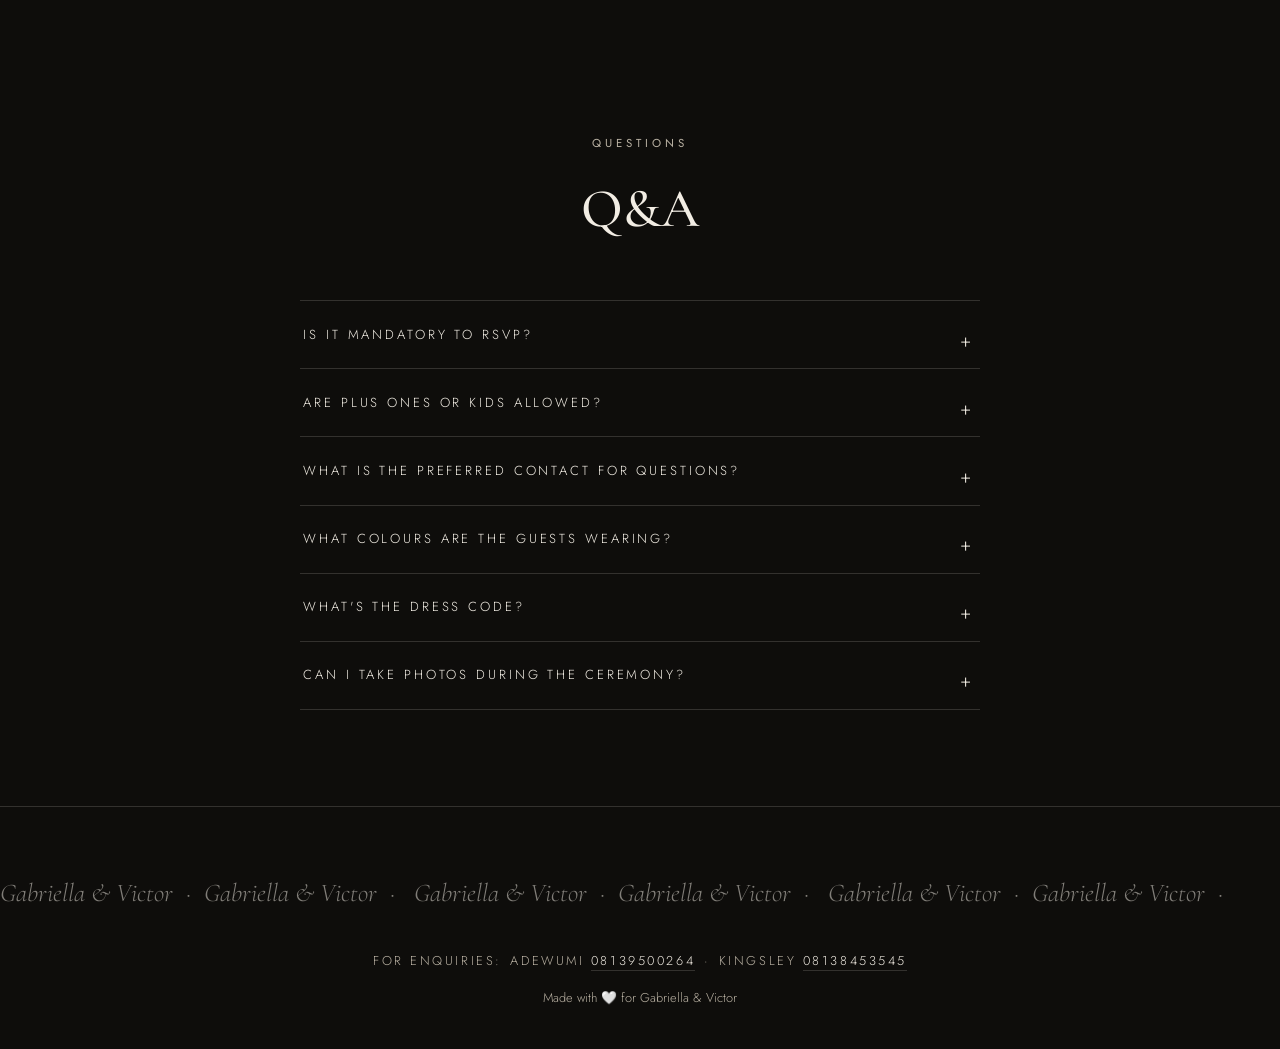
==== commit ceea630b: "Let the canvas grow sideways so there is always room to sign The Third Canvas was a fixed 1500x1000 " ====
--- a/index.html
+++ b/index.html
@@ -12,7 +12,7 @@
 <link rel="preconnect" href="https://fonts.gstatic.com" crossorigin>
 <link href="https://fonts.googleapis.com/css2?family=Cormorant+Garamond:ital,wght@0,400;0,500;0,600;1,400;1,500&family=Jost:wght@300;400;500&family=Caveat:wght@400;600&display=swap" rel="stylesheet">
 <!-- bump ?v= on both asset links whenever css/js change, so phones never serve stale copies -->
-<link rel="stylesheet" href="css/style.css?v=21">
+<link rel="stylesheet" href="css/style.css?v=24">
 <link rel="icon" href="data:image/svg+xml,<svg xmlns='http://www.w3.org/2000/svg' viewBox='0 0 100 100'><text y='0.9em' font-size='90'>🤍</text></svg>">
 </head>
 <body class="no-scroll">
@@ -188,14 +188,20 @@
     <figcaption>Where it began — the actual two canvases 🎨</figcaption>
   </figure>
   <div class="tc-frame">
-    <canvas id="thirdCanvas"></canvas>
+    <div class="tc-scroller" id="tcScroller">
+      <canvas id="thirdCanvas"></canvas>
+    </div>
     <div class="tc-tooltip" id="tcTooltip" hidden></div>
-  </div>
+    <button class="tc-arrow tc-arrow-l" id="tcLeft" type="button" aria-label="Scroll canvas left" hidden>&#8249;</button>
+    <button class="tc-arrow tc-arrow-r" id="tcRight" type="button" aria-label="Scroll canvas right" hidden>&#8250;</button>
+  </div>
+  <p class="tc-hint" id="tcHint">Drag sideways to move along the canvas &mdash; there is always fresh space at the end.</p>
   <p class="tc-caption" id="tcCaption">Loading the painting…</p>
   <div class="tc-tools" id="tcTools">
     <div class="tc-palette" id="tcPalette"></div>
     <div class="tc-sizes" id="tcSizes"></div>
     <div class="tc-actions">
+      <button class="btn btn-light sm" id="tcStart" type="button">Find me space to paint</button>
       <button class="btn btn-outline sm" id="tcUndo" type="button" disabled>Undo stroke</button>
       <input id="tcName" type="text" maxlength="40" placeholder="Sign your name">
       <button class="btn btn-light sm" id="tcSign" type="button" disabled>Sign &amp; add it</button>
@@ -387,8 +393,8 @@
   <button class="lightbox-next" id="lightboxNext" aria-label="Next">&#8250;</button>
 </div>
 
-<script src="js/config.js?v=21"></script>
-<script src="js/canvas-export.js?v=21"></script>
-<script src="js/main.js?v=21"></script>
+<script src="js/config.js?v=24"></script>
+<script src="js/canvas-export.js?v=24"></script>
+<script src="js/main.js?v=24"></script>
 </body>
 </html>
--- a/css/style.css
+++ b/css/style.css
@@ -696,3 +696,40 @@
   .polaroid::before { width: 54px; height: 15px; top: -7px; }
   .polaroid .mine-tag { font-size: 0.52rem; top: -20px; }
 }
+
+/* ── The Third Canvas: a wide, scrollable world ── */
+.tc-scroller {
+  overflow-x: auto; overflow-y: hidden;
+  -webkit-overflow-scrolling: touch;
+  scrollbar-width: thin;
+}
+.tc-scroller::-webkit-scrollbar { height: 6px; }
+.tc-scroller::-webkit-scrollbar-thumb { background: rgba(156,175,136,0.5); border-radius: 3px; }
+/* browsing pans; painting locks the scroll so a drag draws instead */
+.tc-frame canvas { touch-action: pan-x; cursor: grab; }
+.tc-frame.painting canvas { touch-action: none; cursor: crosshair; }
+.tc-frame.painting .tc-scroller { overflow-x: hidden; }
+.tc-hint {
+  text-align: center; color: var(--ink-dim); font-size: 0.78rem;
+  margin: 0.7rem auto 0; max-width: 460px;
+}
+.tc-arrow {
+  position: absolute; top: 50%; translate: 0 -50%;
+  width: 38px; height: 38px; border-radius: 50%;
+  background: rgba(20, 18, 15, 0.55); border: 1px solid rgba(242,237,228,0.25);
+  color: var(--ink); font-size: 1.5rem; line-height: 1; cursor: pointer;
+  display: flex; align-items: center; justify-content: center;
+  transition: background 0.2s;
+}
+.tc-arrow:hover { background: rgba(20, 18, 15, 0.8); }
+.tc-arrow-l { left: 20px; }
+.tc-arrow-r { right: 20px; }
+.tc-frame.painting .tc-arrow { display: none; }
+@media (max-width: 620px) {
+  .tc-arrow { width: 32px; height: 32px; font-size: 1.2rem; }
+  .tc-arrow-l { left: 16px; } .tc-arrow-r { right: 16px; }
+}
+/* The scroller must have its own width: the canvas is sized from it, so if it
+   shrink-wrapped to the canvas the two would collapse to zero. */
+.tc-frame { width: 100%; box-sizing: border-box; }
+.tc-scroller { width: 100%; }
